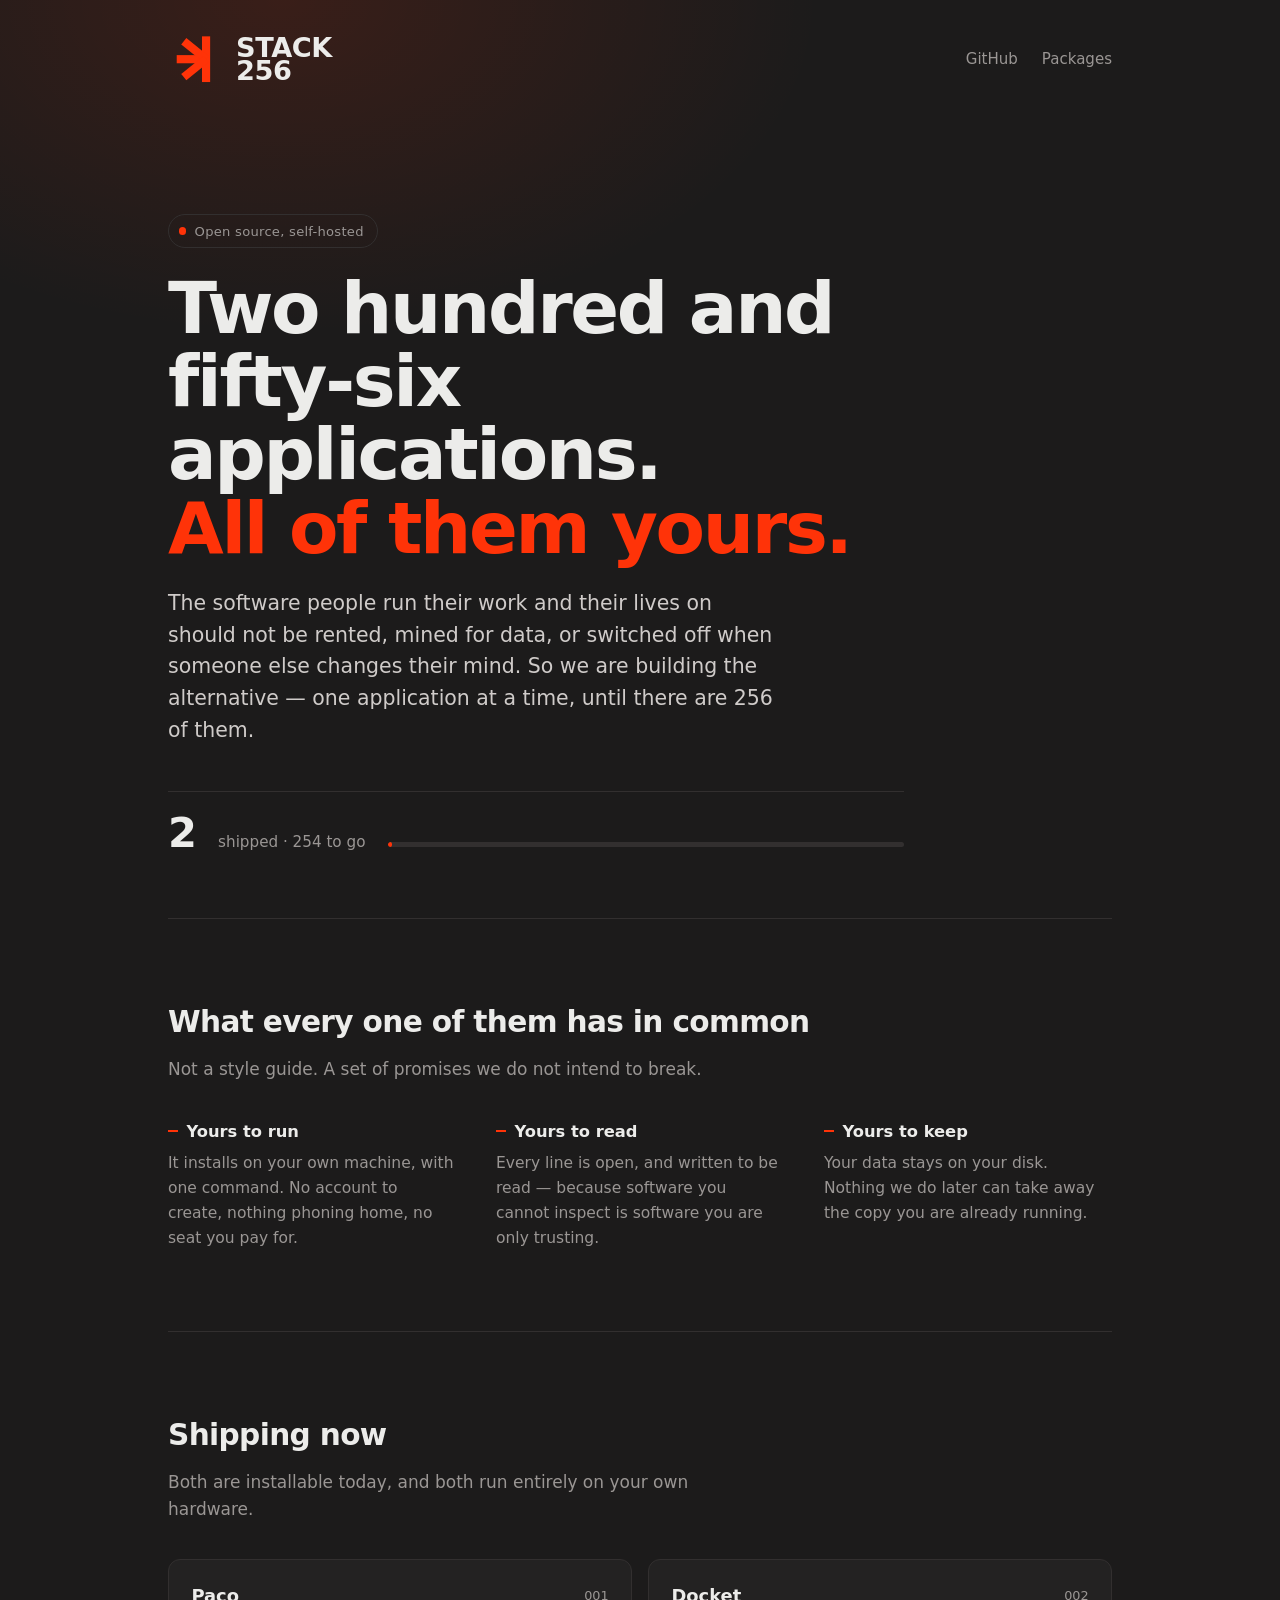
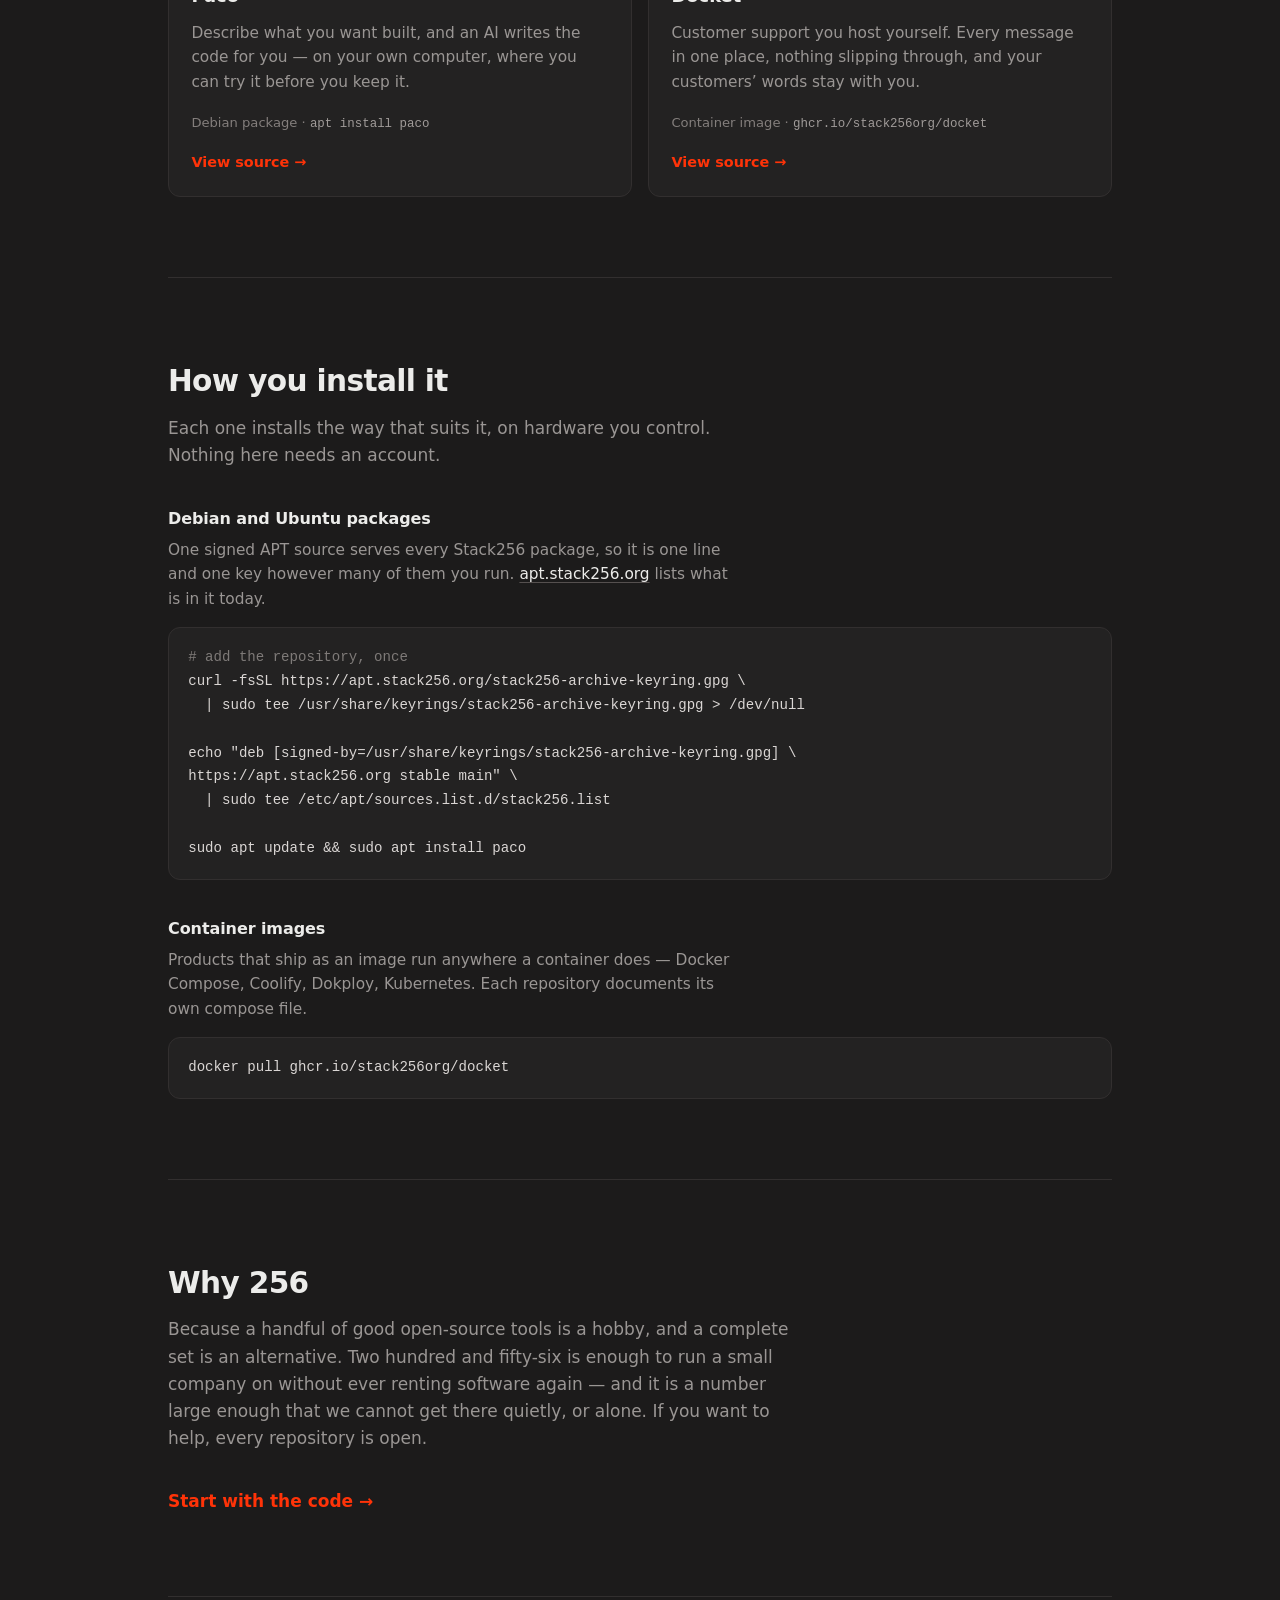
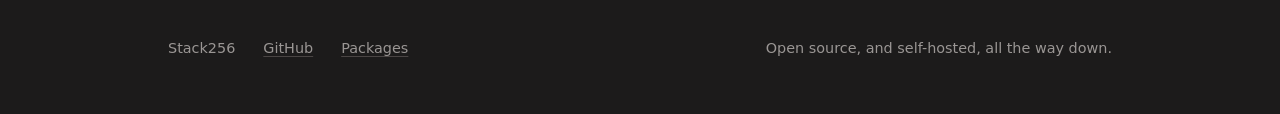
==== index.html @ 9c6ece29 "The Stack256 website One static page: 256 open-source, self-hostable applications, and why. No build" ====
<!doctype html>
<html lang="en">
  <head>
    <meta charset="utf-8" />
    <meta name="viewport" content="width=device-width, initial-scale=1" />
    <title>Stack256 — 256 open-source applications you can host yourself</title>
    <meta
      name="description"
      content="We are building 256 open-source, self-hostable applications. Software you can run on your own machine, read every line of, and keep."
    />
    <meta name="theme-color" content="#1c1b1b" />

    <!-- Open Graph / social -->
    <meta property="og:type" content="website" />
    <meta property="og:title" content="Stack256 — 256 open-source applications" />
    <meta
      property="og:description"
      content="The software people run their work on should not be rented, surveilled, or switched off. We are building 256 applications you can host yourself."
    />
    <meta property="og:url" content="https://stack256.org" />
    <meta name="twitter:card" content="summary_large_image" />

    <!--
      The mark, as an inline SVG favicon: the same geometry as the logo below, so
      there is one definition of it and no binary asset to keep in step.
    -->
    <link
      rel="icon"
      href="data:image/svg+xml,%3Csvg xmlns='http://www.w3.org/2000/svg' viewBox='0 0 100 100'%3E%3Crect width='100' height='100' fill='%231c1b1b'/%3E%3Cg stroke='%23ff3308' stroke-width='15'%3E%3Cpath d='M70 8V92'/%3E%3Cpath d='M16 50H70'/%3E%3Cpath d='M29 17L70 50'/%3E%3Cpath d='M29 83L70 50'/%3E%3C/g%3E%3C/svg%3E"
    />

    <style>
      /*
       * Deliberately one dark theme rather than light/dark variants. The mark is
       * a saturated orange-red that only holds its weight on near-black; on a
       * white field it vibrates and stops reading as a logo. Committing to the
       * brand surface is the design decision, not an oversight.
       */
      :root {
        --ink: #1c1b1b;
        --ink-raised: #232222;
        --edge: #322f2f;
        --brand: #ff3308;
        --text: #ececea;
        --muted: #9a9694;
      }

      *,
      *::before,
      *::after {
        box-sizing: border-box;
      }

      html {
        -webkit-text-size-adjust: 100%;
      }

      body {
        margin: 0;
        background: var(--ink);
        color: var(--text);
        font-family:
          ui-sans-serif, system-ui, -apple-system, "Segoe UI", Roboto,
          "Helvetica Neue", Arial, sans-serif;
        font-size: 17px;
        line-height: 1.6;
        -webkit-font-smoothing: antialiased;
      }

      /*
       * A single wash of brand colour behind the hero, kept very low in opacity.
       *
       * `absolute`, not `fixed`: fixed pins it to the viewport, so it travels
       * down the page as you scroll and lays a visible tint across whatever
       * section you happen to be reading. Absolute anchors it to the top of the
       * document, which is the one place it belongs.
       */
      body::before {
        content: "";
        position: absolute;
        inset: 0 0 auto 0;
        height: min(70vh, 640px);
        background: radial-gradient(
          62% 78% at 22% 0%,
          rgb(255 51 8 / 13%),
          transparent 68%
        );
        pointer-events: none;
        z-index: 0;
      }

      .wrap {
        position: relative;
        z-index: 1;
        max-width: 62rem;
        margin: 0 auto;
        padding: 0 1.5rem;
      }

      /* ---------- logo ---------- */

      .logo {
        display: flex;
        align-items: center;
        gap: 0.85rem;
      }

      .logo svg {
        display: block;
        width: clamp(2.5rem, 6vw, 3.4rem);
        height: auto;
        flex: none;
      }

      .wordmark {
        font-weight: 800;
        /* Condensed to sit with the mark's vertical bar. `font-stretch` is
           honoured by variable system faces; the narrow fallbacks cover the
           rest. */
        font-stretch: 87.5%;
        font-family:
          ui-sans-serif, system-ui, "Helvetica Neue", "Arial Narrow", Arial,
          sans-serif;
        letter-spacing: -0.015em;
        line-height: 0.86;
        font-size: clamp(1.25rem, 3.2vw, 1.7rem);
        text-transform: uppercase;
      }

      /* ---------- header ---------- */

      header {
        padding: 2rem 0 0;
      }

      .header-row {
        display: flex;
        flex-wrap: wrap;
        gap: 1rem;
        align-items: center;
        justify-content: space-between;
      }

      .header-links {
        display: flex;
        gap: 1.5rem;
        font-size: 0.94rem;
      }

      a {
        color: inherit;
      }

      .header-links a {
        color: var(--muted);
        text-decoration: none;
        transition: color 0.15s;
      }

      .header-links a:hover,
      .header-links a:focus-visible {
        color: var(--text);
      }

      /* ---------- hero ---------- */

      .hero {
        padding: clamp(3.5rem, 11vw, 8rem) 0 clamp(2.5rem, 6vw, 4rem);
        max-width: 46rem;
      }

      .eyebrow {
        display: inline-flex;
        align-items: center;
        gap: 0.55rem;
        margin: 0 0 1.5rem;
        padding: 0.32rem 0.8rem 0.32rem 0.6rem;
        border: 1px solid var(--edge);
        border-radius: 999px;
        color: var(--muted);
        font-size: 0.82rem;
        letter-spacing: 0.02em;
      }

      .dot {
        width: 0.45rem;
        height: 0.45rem;
        border-radius: 50%;
        background: var(--brand);
        flex: none;
      }

      h1 {
        margin: 0 0 1.4rem;
        font-size: clamp(2.35rem, 7.2vw, 4.5rem);
        line-height: 1.02;
        letter-spacing: -0.032em;
        font-weight: 800;
      }

      /*
       * The second sentence is the one that matters, so it gets its own line
       * instead of wrapping wherever the measure happens to run out — which put
       * "All of" on one line and "them yours." on the next. `block` rather than
       * a `<br>` so the break is a layout decision and disappears if the type
       * scale changes.
       */
      h1 .accent {
        display: block;
        color: var(--brand);
      }

      .lede {
        margin: 0;
        max-width: 38rem;
        font-size: clamp(1.05rem, 2.1vw, 1.28rem);
        line-height: 1.55;
        color: #cfcbc9;
      }

      /* ---------- counter ---------- */

      .counter {
        display: flex;
        flex-wrap: wrap;
        align-items: baseline;
        gap: 0.6rem 1.4rem;
        margin: 2.75rem 0 0;
        padding: 1.25rem 0 0;
        border-top: 1px solid var(--edge);
      }

      .counter .n {
        font-size: clamp(1.9rem, 5vw, 2.6rem);
        font-weight: 800;
        letter-spacing: -0.03em;
        line-height: 1;
      }

      .counter .of {
        color: var(--muted);
        font-size: 0.95rem;
      }

      .track {
        flex: 1 1 12rem;
        height: 5px;
        min-width: 8rem;
        border-radius: 999px;
        background: var(--edge);
        overflow: hidden;
      }

      /*
       * Width is 2/256 — a real number, not a flattering one. It is meant to
       * look like the beginning of something rather than a nearly-finished
       * progress bar.
       */
      .track span {
        display: block;
        height: 100%;
        width: 0.78%;
        min-width: 4px;
        border-radius: 999px;
        background: var(--brand);
      }

      /* ---------- sections ---------- */

      section {
        padding: clamp(3rem, 7vw, 5rem) 0;
        border-top: 1px solid var(--edge);
      }

      h2 {
        margin: 0 0 0.6rem;
        font-size: clamp(1.4rem, 3.4vw, 1.85rem);
        letter-spacing: -0.022em;
        font-weight: 700;
      }

      .section-lede {
        margin: 0 0 2.25rem;
        max-width: 36rem;
        color: var(--muted);
      }

      /* Sub-headings inside a section, for the two install routes. */
      .sub {
        margin: 2.25rem 0 0.4rem;
        font-size: 1rem;
        font-weight: 700;
        letter-spacing: -0.005em;
      }

      .sub:first-of-type {
        margin-top: 0;
      }

      .sub-lede {
        margin: 0 0 1rem;
        max-width: 36rem;
        color: var(--muted);
        font-size: 0.96rem;
      }

      .sub-lede a {
        color: var(--text);
        text-decoration-color: #55504f;
        text-underline-offset: 3px;
      }

      /* ---------- principles ---------- */

      .principles {
        display: grid;
        gap: 1.5rem 2.5rem;
        grid-template-columns: repeat(auto-fit, minmax(15rem, 1fr));
        margin: 0;
        padding: 0;
        list-style: none;
      }

      .principles h3 {
        margin: 0 0 0.4rem;
        font-size: 1.02rem;
        font-weight: 700;
      }

      /* No space before `::before` — `h3 ::before` is a descendant selector and
         matches nothing here, which silently dropped these accents entirely. */
      .principles h3::before {
        content: "";
        display: inline-block;
        width: 0.6rem;
        height: 2px;
        margin-right: 0.55rem;
        vertical-align: 0.28em;
        background: var(--brand);
      }

      .principles p {
        margin: 0;
        color: var(--muted);
        font-size: 0.97rem;
      }

      /* ---------- products ---------- */

      .products {
        display: grid;
        gap: 1rem;
        grid-template-columns: repeat(auto-fit, minmax(18rem, 1fr));
      }

      .card {
        display: flex;
        flex-direction: column;
        gap: 0.6rem;
        padding: 1.4rem;
        border: 1px solid var(--edge);
        border-radius: 12px;
        background: var(--ink-raised);
        text-decoration: none;
        transition:
          border-color 0.15s,
          transform 0.15s;
      }

      .card:hover,
      .card:focus-visible {
        border-color: #4a4544;
        transform: translateY(-2px);
      }

      .card-top {
        display: flex;
        align-items: center;
        justify-content: space-between;
        gap: 1rem;
      }

      .card h3 {
        margin: 0;
        font-size: 1.12rem;
        font-weight: 700;
      }

      .card .idx {
        color: var(--muted);
        font-size: 0.8rem;
        font-variant-numeric: tabular-nums;
        flex: none;
      }

      .card p {
        margin: 0;
        color: var(--muted);
        font-size: 0.96rem;
      }

      /* How this product is distributed — stated per card, because "install any
         of it" was not true: they do not all ship the same way. */
      .card .meta {
        margin-top: auto;
        padding-top: 0.5rem;
        color: #837e7c;
        font-size: 0.82rem;
      }

      .card .meta code {
        font-family: ui-monospace, SFMono-Regular, Menlo, Consolas, monospace;
        font-size: 0.95em;
        color: #a09b99;
      }

      .card .go {
        margin-top: 0;
        padding-top: 0.4rem;
        color: var(--brand);
        font-size: 0.9rem;
        font-weight: 600;
      }

      /* ---------- install ---------- */

      pre {
        margin: 0;
        padding: 1.1rem 1.2rem;
        border: 1px solid var(--edge);
        border-radius: 12px;
        background: var(--ink-raised);
        color: #dad6d4;
        font-family: ui-monospace, SFMono-Regular, Menlo, Consolas, monospace;
        font-size: 0.88rem;
        line-height: 1.7;
        /* Long commands scroll inside the block rather than widening the page. */
        overflow-x: auto;
      }

      pre .c {
        color: #7e7a78;
      }

      /* ---------- footer ---------- */

      footer {
        padding: 2.5rem 0 3.5rem;
        border-top: 1px solid var(--edge);
        display: flex;
        flex-wrap: wrap;
        gap: 0.75rem 1.75rem;
        align-items: center;
        color: var(--muted);
        font-size: 0.9rem;
      }

      footer a {
        color: var(--muted);
        text-decoration-color: #4a4544;
        text-underline-offset: 3px;
      }

      footer a:hover {
        color: var(--text);
      }

      footer .spacer {
        margin-left: auto;
      }

      /* Respect a reduced-motion preference: the only motion here is hover
         lift, so remove it rather than reduce it. */
      @media (prefers-reduced-motion: reduce) {
        .card {
          transition: none;
        }
        .card:hover,
        .card:focus-visible {
          transform: none;
        }
      }
    </style>
  </head>

  <body>
    <div class="wrap">
      <header>
        <div class="header-row">
          <!--
            The mark: a vertical bar with three arms converging on it. Drawn as
            four strokes in a 100x100 box so it scales cleanly and needs no
            raster asset.
          -->
          <div class="logo">
            <svg viewBox="0 0 100 100" role="img" aria-label="Stack256">
              <g
                stroke="#ff3308"
                stroke-width="15"
                fill="none"
                stroke-linecap="butt"
              >
                <path d="M70 8V92" />
                <path d="M16 50H70" />
                <path d="M29 17L70 50" />
                <path d="M29 83L70 50" />
              </g>
            </svg>
            <div class="wordmark" aria-hidden="true">Stack<br />256</div>
          </div>

          <nav class="header-links">
            <a href="https://github.com/Stack256org">GitHub</a>
            <a href="https://apt.stack256.org">Packages</a>
          </nav>
        </div>
      </header>

      <main>
        <div class="hero">
          <p class="eyebrow"><span class="dot"></span> Open source, self-hosted</p>

          <h1>
            Two hundred and fifty-six applications.
            <span class="accent">All of them yours.</span>
          </h1>

          <p class="lede">
            The software people run their work and their lives on should not be
            rented, mined for data, or switched off when someone else changes
            their mind. So we are building the alternative — one application at a
            time, until there are 256 of them.
          </p>

          <div class="counter">
            <span class="n">2</span>
            <span class="of">shipped &middot; 254 to go</span>
            <span class="track"><span></span></span>
          </div>
        </div>

        <section>
          <h2>What every one of them has in common</h2>
          <p class="section-lede">
            Not a style guide. A set of promises we do not intend to break.
          </p>

          <ul class="principles">
            <li>
              <h3>Yours to run</h3>
              <p>
                It installs on your own machine, with one command. No account to
                create, nothing phoning home, no seat you pay for.
              </p>
            </li>
            <li>
              <h3>Yours to read</h3>
              <p>
                Every line is open, and written to be read — because software you
                cannot inspect is software you are only trusting.
              </p>
            </li>
            <li>
              <h3>Yours to keep</h3>
              <p>
                Your data stays on your disk. Nothing we do later can take away
                the copy you are already running.
              </p>
            </li>
          </ul>
        </section>

        <section>
          <h2>Shipping now</h2>
          <p class="section-lede">
            Both are installable today, and both run entirely on your own
            hardware.
          </p>

          <div class="products">
            <a class="card" href="https://github.com/Stack256org/paco">
              <div class="card-top">
                <h3>Paco</h3>
                <span class="idx">001</span>
              </div>
              <p>
                Describe what you want built, and an AI writes the code for you —
                on your own computer, where you can try it before you keep it.
              </p>
              <span class="meta">Debian package &middot; <code>apt install paco</code></span>
              <span class="go">View source &rarr;</span>
            </a>

            <a class="card" href="https://github.com/Stack256org/docket">
              <div class="card-top">
                <h3>Docket</h3>
                <span class="idx">002</span>
              </div>
              <p>
                Customer support you host yourself. Every message in one place,
                nothing slipping through, and your customers&rsquo; words stay
                with you.
              </p>
              <span class="meta">Container image &middot; <code>ghcr.io/stack256org/docket</code></span>
              <span class="go">View source &rarr;</span>
            </a>
          </div>
        </section>

        <section>
          <h2>How you install it</h2>
          <p class="section-lede">
            Each one installs the way that suits it, on hardware you control.
            Nothing here needs an account.
          </p>

          <h3 class="sub">Debian and Ubuntu packages</h3>
          <p class="sub-lede">
            One signed APT source serves every Stack256 package, so it is one
            line and one key however many of them you run.
            <a href="https://apt.stack256.org">apt.stack256.org</a> lists what is
            in it today.
          </p>

          <pre><code><span class="c"># add the repository, once</span>
curl -fsSL https://apt.stack256.org/stack256-archive-keyring.gpg \
  | sudo tee /usr/share/keyrings/stack256-archive-keyring.gpg &gt; /dev/null

echo "deb [signed-by=/usr/share/keyrings/stack256-archive-keyring.gpg] \
https://apt.stack256.org stable main" \
  | sudo tee /etc/apt/sources.list.d/stack256.list

sudo apt update &amp;&amp; sudo apt install paco</code></pre>

          <h3 class="sub">Container images</h3>
          <p class="sub-lede">
            Products that ship as an image run anywhere a container does &mdash;
            Docker Compose, Coolify, Dokploy, Kubernetes. Each repository
            documents its own compose file.
          </p>

          <pre><code>docker pull ghcr.io/stack256org/docket</code></pre>
        </section>

        <section>
          <h2>Why 256</h2>
          <p class="section-lede" style="max-width: 40rem">
            Because a handful of good open-source tools is a hobby, and a
            complete set is an alternative. Two hundred and fifty-six is enough
            to run a small company on without ever renting software again — and
            it is a number large enough that we cannot get there quietly, or
            alone. If you want to help, every repository is open.
          </p>
          <p style="margin: 0">
            <a href="https://github.com/Stack256org" class="go" style="color: var(--brand); font-weight: 600; text-decoration: none">
              Start with the code &rarr;
            </a>
          </p>
        </section>
      </main>

      <footer>
        <span>Stack256</span>
        <a href="https://github.com/Stack256org">GitHub</a>
        <a href="https://apt.stack256.org">Packages</a>
        <span class="spacer">Open source, and self-hosted, all the way down.</span>
      </footer>
    </div>
  </body>
</html>
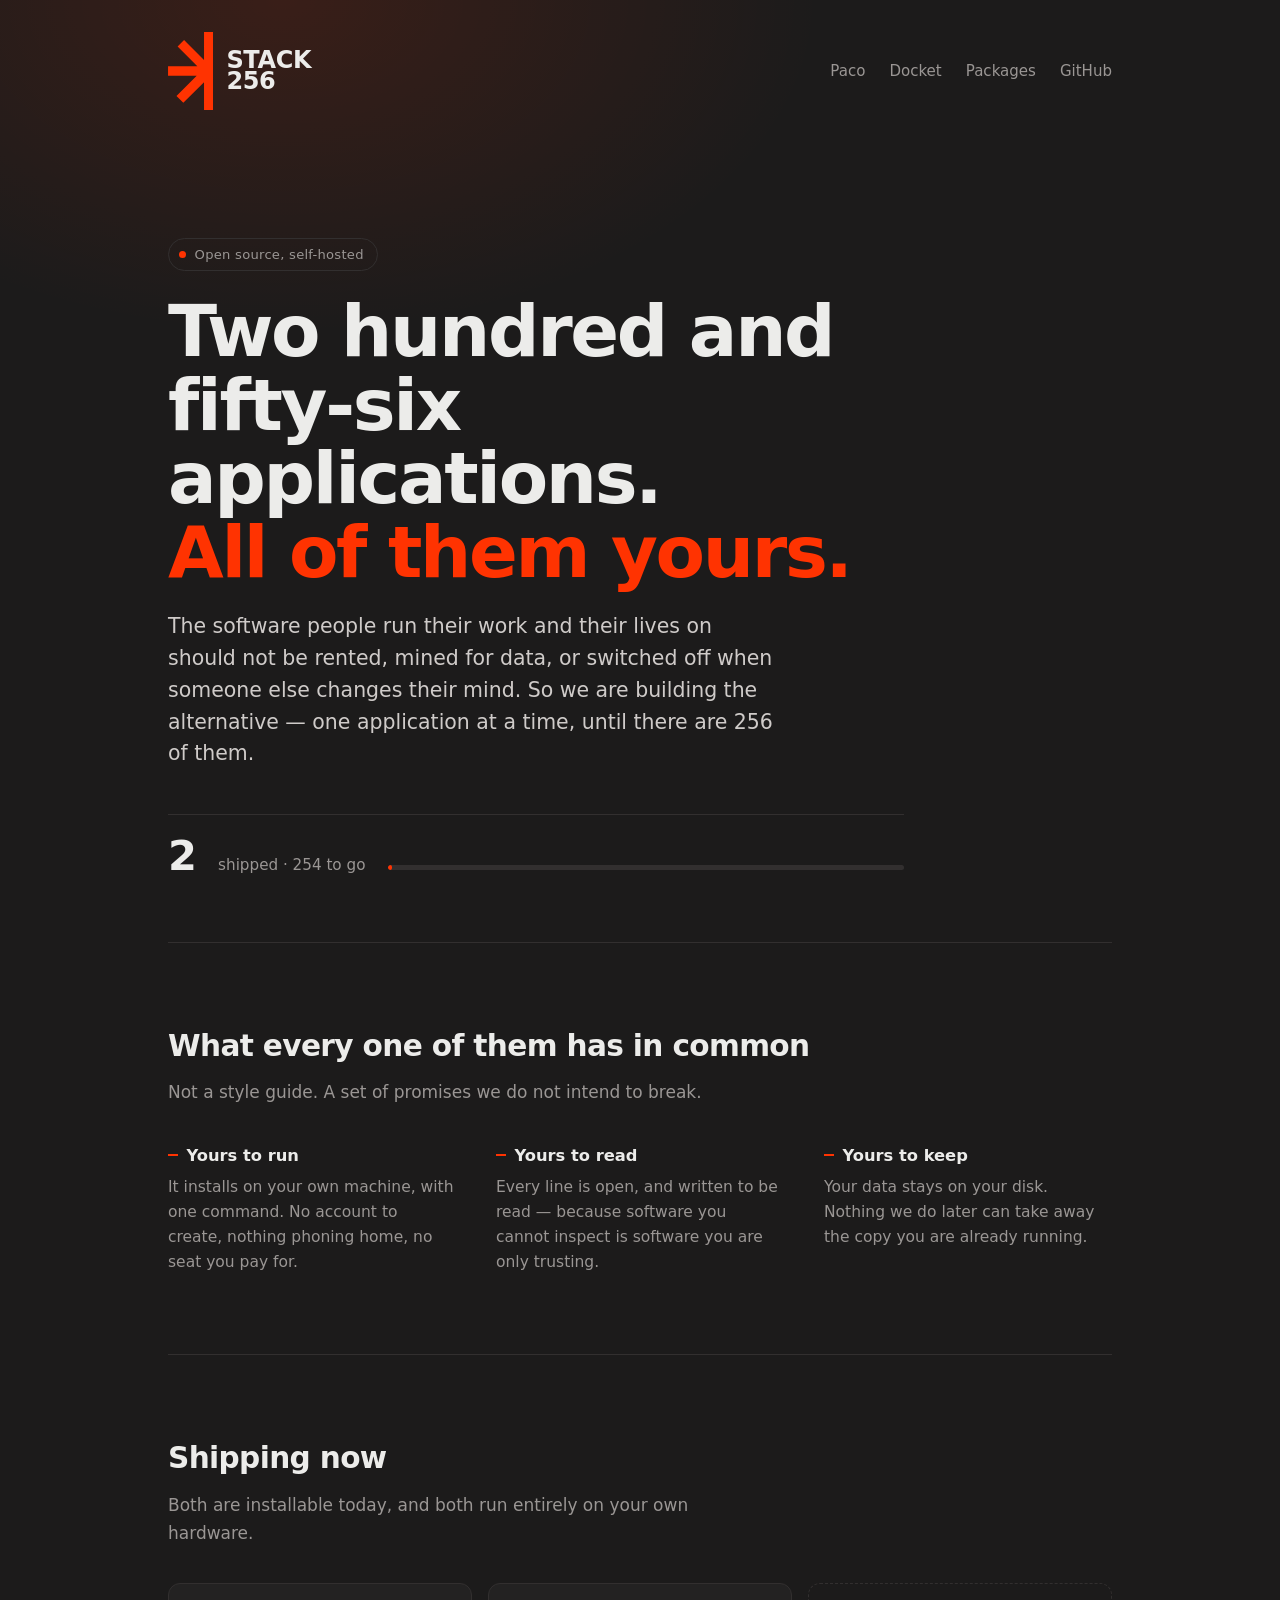
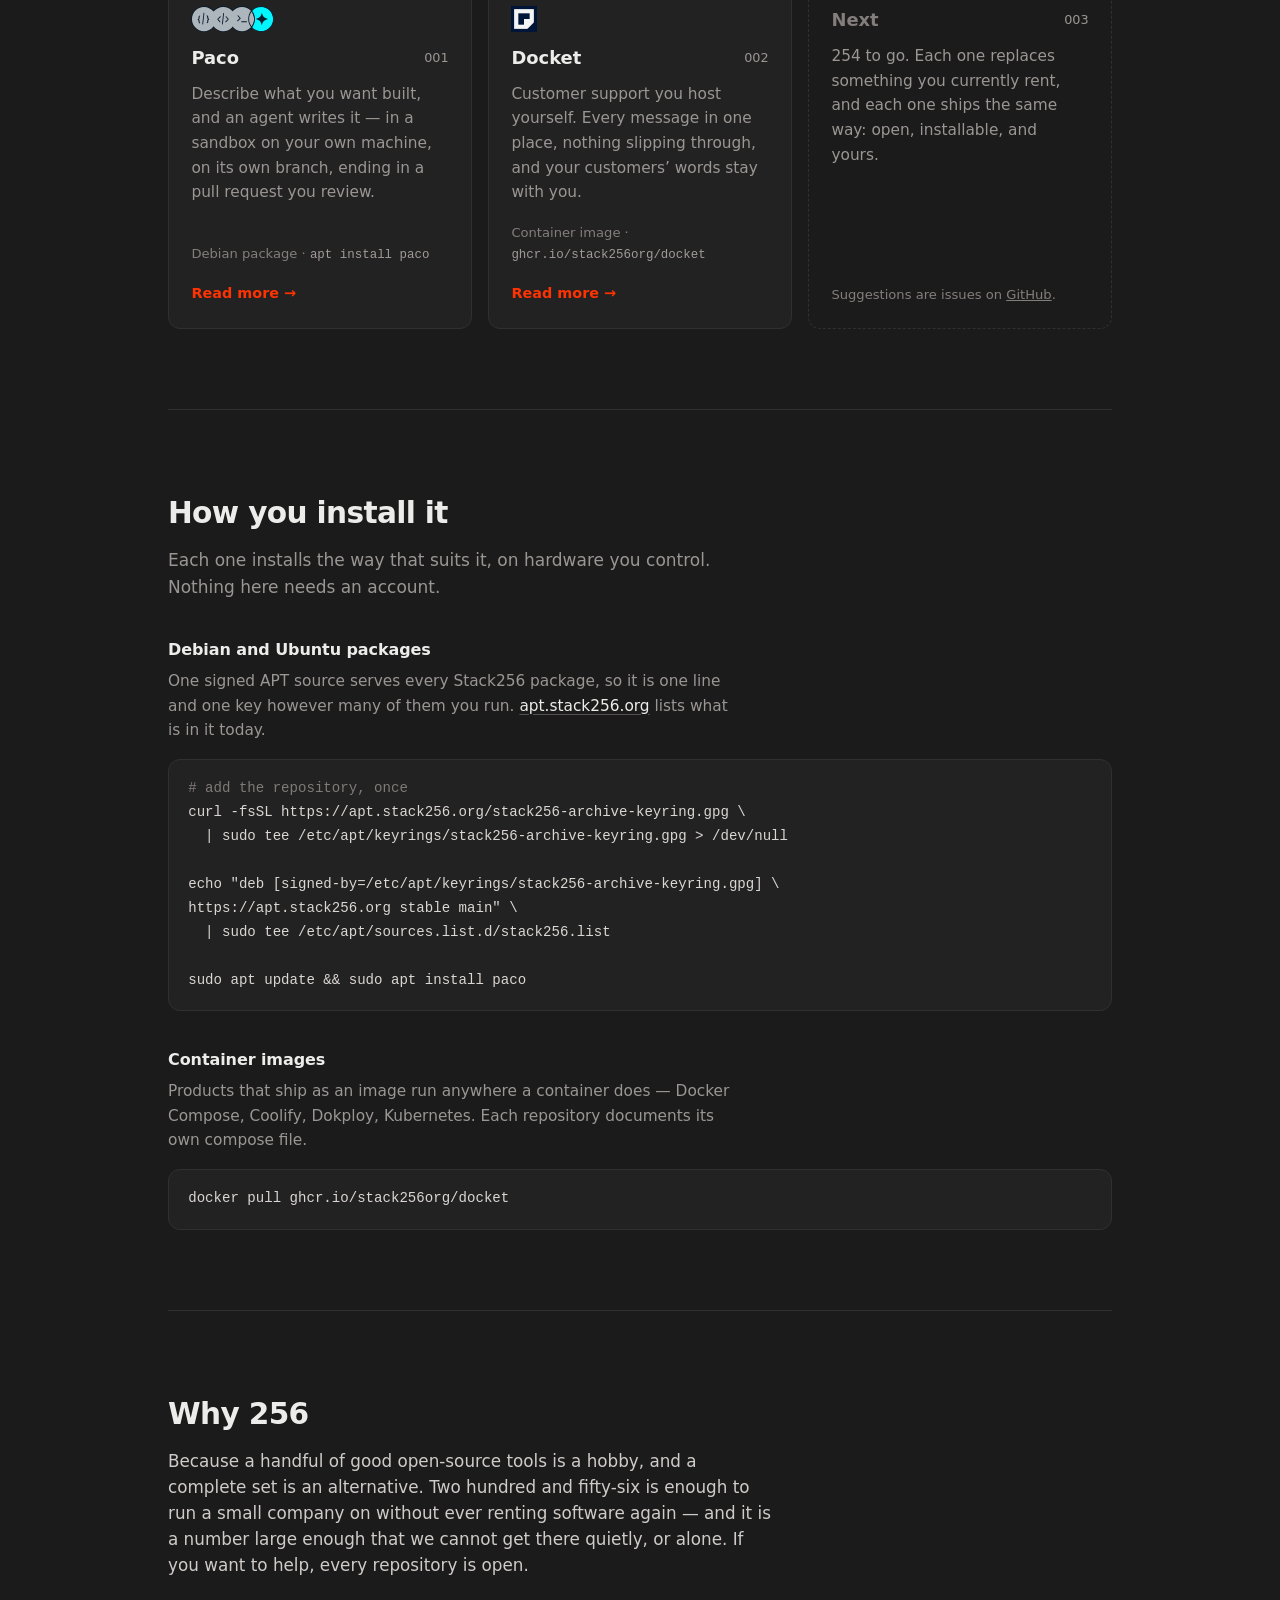
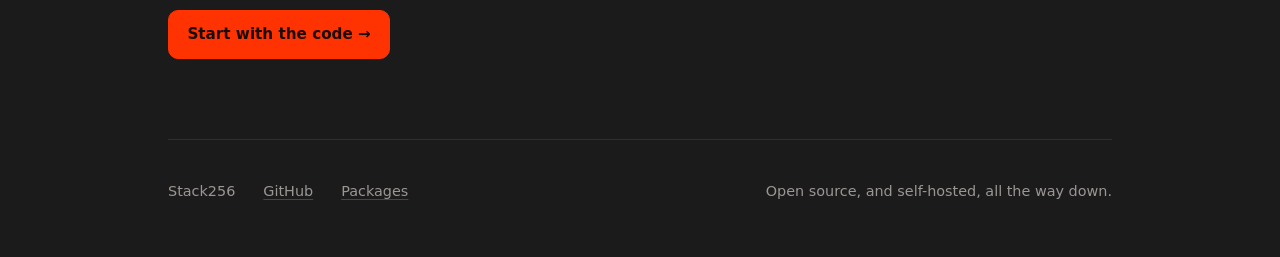
==== commit c1ae8a60: "Add product pages, and use the real marks The site had one page and a hand-drawn approximation of th" ====
--- a/index.html
+++ b/index.html
@@ -20,511 +20,39 @@
     <meta property="og:url" content="https://stack256.org" />
     <meta name="twitter:card" content="summary_large_image" />
 
-    <!--
-      The mark, as an inline SVG favicon: the same geometry as the logo below, so
-      there is one definition of it and no binary asset to keep in step.
-    -->
-    <link
-      rel="icon"
-      href="data:image/svg+xml,%3Csvg xmlns='http://www.w3.org/2000/svg' viewBox='0 0 100 100'%3E%3Crect width='100' height='100' fill='%231c1b1b'/%3E%3Cg stroke='%23ff3308' stroke-width='15'%3E%3Cpath d='M70 8V92'/%3E%3Cpath d='M16 50H70'/%3E%3Cpath d='M29 17L70 50'/%3E%3Cpath d='M29 83L70 50'/%3E%3C/g%3E%3C/svg%3E"
-    />
-
-    <style>
-      /*
-       * Deliberately one dark theme rather than light/dark variants. The mark is
-       * a saturated orange-red that only holds its weight on near-black; on a
-       * white field it vibrates and stops reading as a logo. Committing to the
-       * brand surface is the design decision, not an oversight.
-       */
-      :root {
-        --ink: #1c1b1b;
-        --ink-raised: #232222;
-        --edge: #322f2f;
-        --brand: #ff3308;
-        --text: #ececea;
-        --muted: #9a9694;
-      }
-
-      *,
-      *::before,
-      *::after {
-        box-sizing: border-box;
-      }
-
-      html {
-        -webkit-text-size-adjust: 100%;
-      }
-
-      body {
-        margin: 0;
-        background: var(--ink);
-        color: var(--text);
-        font-family:
-          ui-sans-serif, system-ui, -apple-system, "Segoe UI", Roboto,
-          "Helvetica Neue", Arial, sans-serif;
-        font-size: 17px;
-        line-height: 1.6;
-        -webkit-font-smoothing: antialiased;
-      }
-
-      /*
-       * A single wash of brand colour behind the hero, kept very low in opacity.
-       *
-       * `absolute`, not `fixed`: fixed pins it to the viewport, so it travels
-       * down the page as you scroll and lays a visible tint across whatever
-       * section you happen to be reading. Absolute anchors it to the top of the
-       * document, which is the one place it belongs.
-       */
-      body::before {
-        content: "";
-        position: absolute;
-        inset: 0 0 auto 0;
-        height: min(70vh, 640px);
-        background: radial-gradient(
-          62% 78% at 22% 0%,
-          rgb(255 51 8 / 13%),
-          transparent 68%
-        );
-        pointer-events: none;
-        z-index: 0;
-      }
-
-      .wrap {
-        position: relative;
-        z-index: 1;
-        max-width: 62rem;
-        margin: 0 auto;
-        padding: 0 1.5rem;
-      }
-
-      /* ---------- logo ---------- */
-
-      .logo {
-        display: flex;
-        align-items: center;
-        gap: 0.85rem;
-      }
-
-      .logo svg {
-        display: block;
-        width: clamp(2.5rem, 6vw, 3.4rem);
-        height: auto;
-        flex: none;
-      }
-
-      .wordmark {
-        font-weight: 800;
-        /* Condensed to sit with the mark's vertical bar. `font-stretch` is
-           honoured by variable system faces; the narrow fallbacks cover the
-           rest. */
-        font-stretch: 87.5%;
-        font-family:
-          ui-sans-serif, system-ui, "Helvetica Neue", "Arial Narrow", Arial,
-          sans-serif;
-        letter-spacing: -0.015em;
-        line-height: 0.86;
-        font-size: clamp(1.25rem, 3.2vw, 1.7rem);
-        text-transform: uppercase;
-      }
-
-      /* ---------- header ---------- */
-
-      header {
-        padding: 2rem 0 0;
-      }
-
-      .header-row {
-        display: flex;
-        flex-wrap: wrap;
-        gap: 1rem;
-        align-items: center;
-        justify-content: space-between;
-      }
-
-      .header-links {
-        display: flex;
-        gap: 1.5rem;
-        font-size: 0.94rem;
-      }
-
-      a {
-        color: inherit;
-      }
-
-      .header-links a {
-        color: var(--muted);
-        text-decoration: none;
-        transition: color 0.15s;
-      }
-
-      .header-links a:hover,
-      .header-links a:focus-visible {
-        color: var(--text);
-      }
-
-      /* ---------- hero ---------- */
-
-      .hero {
-        padding: clamp(3.5rem, 11vw, 8rem) 0 clamp(2.5rem, 6vw, 4rem);
-        max-width: 46rem;
-      }
-
-      .eyebrow {
-        display: inline-flex;
-        align-items: center;
-        gap: 0.55rem;
-        margin: 0 0 1.5rem;
-        padding: 0.32rem 0.8rem 0.32rem 0.6rem;
-        border: 1px solid var(--edge);
-        border-radius: 999px;
-        color: var(--muted);
-        font-size: 0.82rem;
-        letter-spacing: 0.02em;
-      }
-
-      .dot {
-        width: 0.45rem;
-        height: 0.45rem;
-        border-radius: 50%;
-        background: var(--brand);
-        flex: none;
-      }
-
-      h1 {
-        margin: 0 0 1.4rem;
-        font-size: clamp(2.35rem, 7.2vw, 4.5rem);
-        line-height: 1.02;
-        letter-spacing: -0.032em;
-        font-weight: 800;
-      }
-
-      /*
-       * The second sentence is the one that matters, so it gets its own line
-       * instead of wrapping wherever the measure happens to run out — which put
-       * "All of" on one line and "them yours." on the next. `block` rather than
-       * a `<br>` so the break is a layout decision and disappears if the type
-       * scale changes.
-       */
-      h1 .accent {
-        display: block;
-        color: var(--brand);
-      }
-
-      .lede {
-        margin: 0;
-        max-width: 38rem;
-        font-size: clamp(1.05rem, 2.1vw, 1.28rem);
-        line-height: 1.55;
-        color: #cfcbc9;
-      }
-
-      /* ---------- counter ---------- */
-
-      .counter {
-        display: flex;
-        flex-wrap: wrap;
-        align-items: baseline;
-        gap: 0.6rem 1.4rem;
-        margin: 2.75rem 0 0;
-        padding: 1.25rem 0 0;
-        border-top: 1px solid var(--edge);
-      }
-
-      .counter .n {
-        font-size: clamp(1.9rem, 5vw, 2.6rem);
-        font-weight: 800;
-        letter-spacing: -0.03em;
-        line-height: 1;
-      }
-
-      .counter .of {
-        color: var(--muted);
-        font-size: 0.95rem;
-      }
-
-      .track {
-        flex: 1 1 12rem;
-        height: 5px;
-        min-width: 8rem;
-        border-radius: 999px;
-        background: var(--edge);
-        overflow: hidden;
-      }
-
-      /*
-       * Width is 2/256 — a real number, not a flattering one. It is meant to
-       * look like the beginning of something rather than a nearly-finished
-       * progress bar.
-       */
-      .track span {
-        display: block;
-        height: 100%;
-        width: 0.78%;
-        min-width: 4px;
-        border-radius: 999px;
-        background: var(--brand);
-      }
-
-      /* ---------- sections ---------- */
-
-      section {
-        padding: clamp(3rem, 7vw, 5rem) 0;
-        border-top: 1px solid var(--edge);
-      }
-
-      h2 {
-        margin: 0 0 0.6rem;
-        font-size: clamp(1.4rem, 3.4vw, 1.85rem);
-        letter-spacing: -0.022em;
-        font-weight: 700;
-      }
-
-      .section-lede {
-        margin: 0 0 2.25rem;
-        max-width: 36rem;
-        color: var(--muted);
-      }
-
-      /* Sub-headings inside a section, for the two install routes. */
-      .sub {
-        margin: 2.25rem 0 0.4rem;
-        font-size: 1rem;
-        font-weight: 700;
-        letter-spacing: -0.005em;
-      }
-
-      .sub:first-of-type {
-        margin-top: 0;
-      }
-
-      .sub-lede {
-        margin: 0 0 1rem;
-        max-width: 36rem;
-        color: var(--muted);
-        font-size: 0.96rem;
-      }
-
-      .sub-lede a {
-        color: var(--text);
-        text-decoration-color: #55504f;
-        text-underline-offset: 3px;
-      }
-
-      /* ---------- principles ---------- */
-
-      .principles {
-        display: grid;
-        gap: 1.5rem 2.5rem;
-        grid-template-columns: repeat(auto-fit, minmax(15rem, 1fr));
-        margin: 0;
-        padding: 0;
-        list-style: none;
-      }
-
-      .principles h3 {
-        margin: 0 0 0.4rem;
-        font-size: 1.02rem;
-        font-weight: 700;
-      }
-
-      /* No space before `::before` — `h3 ::before` is a descendant selector and
-         matches nothing here, which silently dropped these accents entirely. */
-      .principles h3::before {
-        content: "";
-        display: inline-block;
-        width: 0.6rem;
-        height: 2px;
-        margin-right: 0.55rem;
-        vertical-align: 0.28em;
-        background: var(--brand);
-      }
-
-      .principles p {
-        margin: 0;
-        color: var(--muted);
-        font-size: 0.97rem;
-      }
-
-      /* ---------- products ---------- */
-
-      .products {
-        display: grid;
-        gap: 1rem;
-        grid-template-columns: repeat(auto-fit, minmax(18rem, 1fr));
-      }
-
-      .card {
-        display: flex;
-        flex-direction: column;
-        gap: 0.6rem;
-        padding: 1.4rem;
-        border: 1px solid var(--edge);
-        border-radius: 12px;
-        background: var(--ink-raised);
-        text-decoration: none;
-        transition:
-          border-color 0.15s,
-          transform 0.15s;
-      }
-
-      .card:hover,
-      .card:focus-visible {
-        border-color: #4a4544;
-        transform: translateY(-2px);
-      }
-
-      .card-top {
-        display: flex;
-        align-items: center;
-        justify-content: space-between;
-        gap: 1rem;
-      }
-
-      .card h3 {
-        margin: 0;
-        font-size: 1.12rem;
-        font-weight: 700;
-      }
-
-      .card .idx {
-        color: var(--muted);
-        font-size: 0.8rem;
-        font-variant-numeric: tabular-nums;
-        flex: none;
-      }
-
-      .card p {
-        margin: 0;
-        color: var(--muted);
-        font-size: 0.96rem;
-      }
-
-      /* How this product is distributed — stated per card, because "install any
-         of it" was not true: they do not all ship the same way. */
-      .card .meta {
-        margin-top: auto;
-        padding-top: 0.5rem;
-        color: #837e7c;
-        font-size: 0.82rem;
-      }
-
-      .card .meta code {
-        font-family: ui-monospace, SFMono-Regular, Menlo, Consolas, monospace;
-        font-size: 0.95em;
-        color: #a09b99;
-      }
-
-      .card .go {
-        margin-top: 0;
-        padding-top: 0.4rem;
-        color: var(--brand);
-        font-size: 0.9rem;
-        font-weight: 600;
-      }
-
-      /* ---------- install ---------- */
-
-      pre {
-        margin: 0;
-        padding: 1.1rem 1.2rem;
-        border: 1px solid var(--edge);
-        border-radius: 12px;
-        background: var(--ink-raised);
-        color: #dad6d4;
-        font-family: ui-monospace, SFMono-Regular, Menlo, Consolas, monospace;
-        font-size: 0.88rem;
-        line-height: 1.7;
-        /* Long commands scroll inside the block rather than widening the page. */
-        overflow-x: auto;
-      }
-
-      pre .c {
-        color: #7e7a78;
-      }
-
-      /* ---------- footer ---------- */
-
-      footer {
-        padding: 2.5rem 0 3.5rem;
-        border-top: 1px solid var(--edge);
-        display: flex;
-        flex-wrap: wrap;
-        gap: 0.75rem 1.75rem;
-        align-items: center;
-        color: var(--muted);
-        font-size: 0.9rem;
-      }
-
-      footer a {
-        color: var(--muted);
-        text-decoration-color: #4a4544;
-        text-underline-offset: 3px;
-      }
-
-      footer a:hover {
-        color: var(--text);
-      }
-
-      footer .spacer {
-        margin-left: auto;
-      }
-
-      /* Respect a reduced-motion preference: the only motion here is hover
-         lift, so remove it rather than reduce it. */
-      @media (prefers-reduced-motion: reduce) {
-        .card {
-          transition: none;
-        }
-        .card:hover,
-        .card:focus-visible {
-          transform: none;
-        }
-      }
-    </style>
+    <!-- The real mark, as a file rather than a hand-copied inline path: the
+         home page and both product pages use it, and three transcriptions of
+         the same geometry is three chances to get it wrong. -->
+    <link rel="icon" href="/assets/stack256-mark.svg" type="image/svg+xml" />
+    <link rel="stylesheet" href="/assets/site.css" />
   </head>
 
   <body>
+    <a class="skip" href="#main">Skip to content</a>
     <div class="wrap">
       <header>
         <div class="header-row">
-          <!--
-            The mark: a vertical bar with three arms converging on it. Drawn as
-            four strokes in a 100x100 box so it scales cleanly and needs no
-            raster asset.
-          -->
-          <div class="logo">
-            <svg viewBox="0 0 100 100" role="img" aria-label="Stack256">
-              <g
-                stroke="#ff3308"
-                stroke-width="15"
-                fill="none"
-                stroke-linecap="butt"
-              >
-                <path d="M70 8V92" />
-                <path d="M16 50H70" />
-                <path d="M29 17L70 50" />
-                <path d="M29 83L70 50" />
-              </g>
-            </svg>
+          <a class="logo" href="/" aria-label="Stack256 home">
+            <img src="/assets/stack256-mark.svg" alt="" width="48" height="84" />
             <div class="wordmark" aria-hidden="true">Stack<br />256</div>
-          </div>
+          </a>
 
           <nav class="header-links">
+            <a href="/paco/">Paco</a>
+            <a href="/docket/">Docket</a>
+            <a href="https://apt.stack256.org">Packages</a>
             <a href="https://github.com/Stack256org">GitHub</a>
-            <a href="https://apt.stack256.org">Packages</a>
           </nav>
         </div>
       </header>
 
-      <main>
+      <main id="main">
         <div class="hero">
-          <p class="eyebrow"><span class="dot"></span> Open source, self-hosted</p>
-
+          <span class="eyebrow"><span class="dot"></span>Open source, self-hosted</span>
           <h1>
             Two hundred and fifty-six applications.
             <span class="accent">All of them yours.</span>
           </h1>
-
           <p class="lede">
             The software people run their work and their lives on should not be
             rented, mined for data, or switched off when someone else changes
@@ -544,7 +72,6 @@
           <p class="section-lede">
             Not a style guide. A set of promises we do not intend to break.
           </p>
-
           <ul class="principles">
             <li>
               <h3>Yours to run</h3>
@@ -576,22 +103,30 @@
             Both are installable today, and both run entirely on your own
             hardware.
           </p>
-
           <div class="products">
-            <a class="card" href="https://github.com/Stack256org/paco">
+            <a class="card" href="/paco/">
+              <img class="card-mark" src="/assets/paco-mark.svg" alt="" />
               <div class="card-top">
                 <h3>Paco</h3>
                 <span class="idx">001</span>
               </div>
               <p>
-                Describe what you want built, and an AI writes the code for you —
-                on your own computer, where you can try it before you keep it.
-              </p>
-              <span class="meta">Debian package &middot; <code>apt install paco</code></span>
-              <span class="go">View source &rarr;</span>
+                Describe what you want built, and an agent writes it — in a
+                sandbox on your own machine, on its own branch, ending in a pull
+                request you review.
+              </p>
+              <p class="meta">Debian package &middot; <code>apt install paco</code></p>
+              <p class="go">Read more &rarr;</p>
             </a>
 
-            <a class="card" href="https://github.com/Stack256org/docket">
+            <a class="card" href="/docket/">
+              <img
+                class="card-mark"
+                src="/assets/docket-mark.svg"
+                alt=""
+                width="537"
+                height="537"
+              />
               <div class="card-top">
                 <h3>Docket</h3>
                 <span class="idx">002</span>
@@ -601,9 +136,26 @@
                 nothing slipping through, and your customers&rsquo; words stay
                 with you.
               </p>
-              <span class="meta">Container image &middot; <code>ghcr.io/stack256org/docket</code></span>
-              <span class="go">View source &rarr;</span>
+              <p class="meta">
+                Container image &middot; <code>ghcr.io/stack256org/docket</code>
+              </p>
+              <p class="go">Read more &rarr;</p>
             </a>
+
+            <div class="card card--ghost">
+              <div class="card-top">
+                <h3>Next</h3>
+                <span class="idx">003</span>
+              </div>
+              <p>
+                254 to go. Each one replaces something you currently rent, and
+                each one ships the same way: open, installable, and yours.
+              </p>
+              <p class="meta">
+                Suggestions are issues on
+                <a href="https://github.com/Stack256org">GitHub</a>.
+              </p>
+            </div>
           </div>
         </section>
 
@@ -621,12 +173,11 @@
             <a href="https://apt.stack256.org">apt.stack256.org</a> lists what is
             in it today.
           </p>
-
           <pre><code><span class="c"># add the repository, once</span>
 curl -fsSL https://apt.stack256.org/stack256-archive-keyring.gpg \
-  | sudo tee /usr/share/keyrings/stack256-archive-keyring.gpg &gt; /dev/null
-
-echo "deb [signed-by=/usr/share/keyrings/stack256-archive-keyring.gpg] \
+  | sudo tee /etc/apt/keyrings/stack256-archive-keyring.gpg &gt; /dev/null
+
+echo "deb [signed-by=/etc/apt/keyrings/stack256-archive-keyring.gpg] \
 https://apt.stack256.org stable main" \
   | sudo tee /etc/apt/sources.list.d/stack256.list
 
@@ -638,24 +189,23 @@
             Docker Compose, Coolify, Dokploy, Kubernetes. Each repository
             documents its own compose file.
           </p>
-
           <pre><code>docker pull ghcr.io/stack256org/docket</code></pre>
         </section>
 
         <section>
           <h2>Why 256</h2>
-          <p class="section-lede" style="max-width: 40rem">
+          <p class="lede" style="font-size: 1.05rem">
             Because a handful of good open-source tools is a hobby, and a
             complete set is an alternative. Two hundred and fifty-six is enough
             to run a small company on without ever renting software again — and
             it is a number large enough that we cannot get there quietly, or
             alone. If you want to help, every repository is open.
           </p>
-          <p style="margin: 0">
-            <a href="https://github.com/Stack256org" class="go" style="color: var(--brand); font-weight: 600; text-decoration: none">
-              Start with the code &rarr;
-            </a>
-          </p>
+          <div class="hero-actions">
+            <a class="btn btn--primary" href="https://github.com/Stack256org"
+              >Start with the code &rarr;</a
+            >
+          </div>
         </section>
       </main>
 
--- a/assets/site.css
+++ b/assets/site.css
@@ -0,0 +1,706 @@
+/*
+ * Stack256 — one stylesheet for the whole site.
+ *
+ * Extracted from the inline <style> the home page used to carry, because there
+ * are now three pages (/, /paco, /docket) and a fourth is only ever one product
+ * away. Three copies of a design system drift within a week; one file cannot.
+ *
+ * Per-product colour is the single axis of variation. A product page sets
+ * --brand (and --brand-rgb, which the hero wash needs as bare channels) on
+ * :root, and every accent on the page follows — the mark's tint, rules, links,
+ * the progress bar. Nothing else is themed, on purpose: the products should
+ * read as one family with an accent, not as separate sites.
+ */
+
+:root {
+  --ink: #1c1b1b;
+  --ink-raised: #232222;
+  --edge: #322f2f;
+  --text: #ececea;
+  --muted: #9a9694;
+  --dim: #837e7c;
+
+  /* Stack256's own orange, taken from the logo file rather than eyeballed.
+     The site previously used #ff3308, which is close enough to look right on
+     its own and visibly wrong beside the real mark. */
+  --brand: #ff3301;
+  --brand-rgb: 255 51 1;
+  /* Text laid on top of --brand. Near-black rather than white: every accent we
+     use is a bright, saturated hue, and white on it sits below 4.5:1. A product
+     page overrides this alongside --brand so the pair stays legible. */
+  --brand-ink: #1a0c06;
+}
+
+*,
+*::before,
+*::after {
+  box-sizing: border-box;
+}
+
+html {
+  -webkit-text-size-adjust: 100%;
+  scroll-behavior: smooth;
+}
+
+@media (prefers-reduced-motion: reduce) {
+  html {
+    scroll-behavior: auto;
+  }
+}
+
+/*
+ * Deliberately one dark theme rather than light/dark variants. The mark is a
+ * saturated orange-red that only holds its weight on near-black; on a white
+ * field it vibrates and stops reading as a logo. Committing to the brand
+ * surface is the design decision, not an oversight.
+ */
+body {
+  margin: 0;
+  background: var(--ink);
+  color: var(--text);
+  font-family:
+    ui-sans-serif, system-ui, -apple-system, "Segoe UI", Roboto,
+    "Helvetica Neue", Arial, sans-serif;
+  font-size: 17px;
+  line-height: 1.6;
+  -webkit-font-smoothing: antialiased;
+}
+
+/*
+ * A single wash of brand colour behind the hero, kept very low in opacity.
+ *
+ * `absolute`, not `fixed`: fixed pins it to the viewport, so it travels down
+ * the page as you scroll and lays a visible tint across whatever section you
+ * happen to be reading. Absolute anchors it to the top of the document, which
+ * is the one place it belongs.
+ */
+body::before {
+  content: "";
+  position: absolute;
+  inset: 0 0 auto 0;
+  height: min(70vh, 640px);
+  background: radial-gradient(
+    62% 78% at 22% 0%,
+    rgb(var(--brand-rgb) / 13%),
+    transparent 68%
+  );
+  pointer-events: none;
+  z-index: 0;
+}
+
+.wrap {
+  position: relative;
+  z-index: 1;
+  max-width: 62rem;
+  margin: 0 auto;
+  padding: 0 1.5rem;
+}
+
+a {
+  color: inherit;
+}
+
+/* Skip link — the nav is short, but a keyboard user should not have to walk it
+   on every product page. Visible only once focused. */
+.skip {
+  position: absolute;
+  left: -9999px;
+  top: 0;
+  z-index: 10;
+  padding: 0.6rem 1rem;
+  background: var(--ink-raised);
+  border: 1px solid var(--edge);
+  border-radius: 0 0 8px 0;
+  text-decoration: none;
+}
+
+.skip:focus {
+  left: 0;
+}
+
+/* ---------- logo ---------- */
+
+.logo {
+  display: flex;
+  align-items: center;
+  gap: 0.85rem;
+  text-decoration: none;
+}
+
+.logo svg,
+.logo img {
+  display: block;
+  width: clamp(2.1rem, 5vw, 2.8rem);
+  height: auto;
+  flex: none;
+}
+
+.wordmark {
+  font-weight: 800;
+  /* Condensed to sit with the mark's vertical bar. `font-stretch` is honoured
+     by variable system faces; the narrow fallbacks cover the rest. */
+  font-stretch: 87.5%;
+  font-family:
+    ui-sans-serif, system-ui, "Helvetica Neue", "Arial Narrow", Arial,
+    sans-serif;
+  letter-spacing: -0.015em;
+  line-height: 0.86;
+  font-size: clamp(1.15rem, 3vw, 1.5rem);
+  text-transform: uppercase;
+}
+
+/* ---------- header ---------- */
+
+header {
+  padding: 2rem 0 0;
+}
+
+.header-row {
+  display: flex;
+  flex-wrap: wrap;
+  gap: 1rem;
+  align-items: center;
+  justify-content: space-between;
+}
+
+.header-links {
+  display: flex;
+  flex-wrap: wrap;
+  gap: 1.5rem;
+  font-size: 0.94rem;
+}
+
+.header-links a {
+  color: var(--muted);
+  text-decoration: none;
+  transition: color 0.15s;
+}
+
+.header-links a:hover,
+.header-links a:focus-visible {
+  color: var(--text);
+}
+
+.header-links a[aria-current="page"] {
+  color: var(--text);
+}
+
+/* ---------- hero ---------- */
+
+.hero {
+  padding: clamp(3.5rem, 11vw, 8rem) 0 clamp(2.5rem, 6vw, 4rem);
+  max-width: 46rem;
+}
+
+.eyebrow {
+  display: inline-flex;
+  align-items: center;
+  gap: 0.55rem;
+  margin: 0 0 1.5rem;
+  padding: 0.32rem 0.8rem 0.32rem 0.6rem;
+  border: 1px solid var(--edge);
+  border-radius: 999px;
+  color: var(--muted);
+  font-size: 0.82rem;
+  letter-spacing: 0.02em;
+  text-decoration: none;
+}
+
+.dot {
+  width: 0.45rem;
+  height: 0.45rem;
+  border-radius: 50%;
+  background: var(--brand);
+  flex: none;
+}
+
+h1 {
+  margin: 0 0 1.4rem;
+  font-size: clamp(2.35rem, 7.2vw, 4.5rem);
+  line-height: 1.02;
+  letter-spacing: -0.032em;
+  font-weight: 800;
+}
+
+/*
+ * The second sentence is the one that matters, so it gets its own line instead
+ * of wrapping wherever the measure happens to run out. `block` rather than a
+ * `<br>` so the break is a layout decision and disappears if the type scale
+ * changes.
+ */
+h1 .accent {
+  display: block;
+  color: var(--brand);
+}
+
+.lede {
+  margin: 0;
+  max-width: 38rem;
+  font-size: clamp(1.05rem, 2.1vw, 1.28rem);
+  line-height: 1.55;
+  color: #cfcbc9;
+}
+
+/* ---------- product hero ---------- */
+
+/*
+ * A product page leads with its own mark at display size. `min()` rather than a
+ * plain clamp on width: the Paco lockup is 3.2:1 and the Docket mark is 1:1, so
+ * a single width rule would render one of them enormous. Capping height is what
+ * makes two very different aspect ratios sit at the same optical weight.
+ */
+.product-mark {
+  display: block;
+  width: auto;
+  max-width: min(100%, 22rem);
+  height: clamp(3rem, 8vw, 4.5rem);
+  margin: 0 0 1.75rem;
+  align-self: flex-start;
+  object-fit: contain;
+}
+
+.product-mark--square {
+  height: clamp(3.5rem, 9vw, 5.5rem);
+}
+
+.hero-actions {
+  display: flex;
+  flex-wrap: wrap;
+  gap: 0.75rem;
+  margin: 2rem 0 0;
+}
+
+.btn {
+  display: inline-flex;
+  align-items: center;
+  gap: 0.5rem;
+  padding: 0.7rem 1.15rem;
+  border: 1px solid var(--edge);
+  border-radius: 10px;
+  background: var(--ink-raised);
+  color: var(--text);
+  font-size: 0.95rem;
+  font-weight: 600;
+  text-decoration: none;
+  transition:
+    border-color 0.15s,
+    background 0.15s;
+}
+
+.btn:hover,
+.btn:focus-visible {
+  border-color: #4a4544;
+  background: #2a2828;
+}
+
+.btn--primary {
+  background: var(--brand);
+  border-color: var(--brand);
+  color: var(--brand-ink);
+}
+
+.btn--primary:hover,
+.btn--primary:focus-visible {
+  background: var(--brand);
+  border-color: var(--brand);
+  filter: brightness(1.08);
+}
+
+/* ---------- counter ---------- */
+
+.counter {
+  display: flex;
+  flex-wrap: wrap;
+  align-items: baseline;
+  gap: 0.6rem 1.4rem;
+  margin: 2.75rem 0 0;
+  padding: 1.25rem 0 0;
+  border-top: 1px solid var(--edge);
+}
+
+.counter .n {
+  font-size: clamp(1.9rem, 5vw, 2.6rem);
+  font-weight: 800;
+  letter-spacing: -0.03em;
+  line-height: 1;
+}
+
+.counter .of {
+  color: var(--muted);
+  font-size: 0.95rem;
+}
+
+.track {
+  flex: 1 1 12rem;
+  height: 5px;
+  min-width: 8rem;
+  border-radius: 999px;
+  background: var(--edge);
+  overflow: hidden;
+}
+
+/*
+ * Width is 2/256 — a real number, not a flattering one. It is meant to look
+ * like the beginning of something rather than a nearly-finished progress bar.
+ */
+.track span {
+  display: block;
+  height: 100%;
+  width: 0.78%;
+  min-width: 4px;
+  border-radius: 999px;
+  background: var(--brand);
+}
+
+/* ---------- sections ---------- */
+
+section {
+  padding: clamp(3rem, 7vw, 5rem) 0;
+  border-top: 1px solid var(--edge);
+}
+
+h2 {
+  margin: 0 0 0.6rem;
+  font-size: clamp(1.4rem, 3.4vw, 1.85rem);
+  letter-spacing: -0.022em;
+  font-weight: 700;
+}
+
+.section-lede {
+  margin: 0 0 2.25rem;
+  max-width: 36rem;
+  color: var(--muted);
+}
+
+/* Sub-headings inside a section, for the two install routes. */
+.sub {
+  margin: 2.25rem 0 0.4rem;
+  font-size: 1rem;
+  font-weight: 700;
+  letter-spacing: -0.005em;
+}
+
+.sub:first-of-type {
+  margin-top: 0;
+}
+
+.sub-lede {
+  margin: 0 0 1rem;
+  max-width: 36rem;
+  color: var(--muted);
+  font-size: 0.96rem;
+}
+
+.sub-lede a,
+.section-lede a {
+  color: var(--text);
+  text-decoration-color: #55504f;
+  text-underline-offset: 3px;
+}
+
+/* ---------- principles / feature grid ---------- */
+
+.principles {
+  display: grid;
+  gap: 1.5rem 2.5rem;
+  grid-template-columns: repeat(auto-fit, minmax(15rem, 1fr));
+  margin: 0;
+  padding: 0;
+  list-style: none;
+}
+
+.principles h3 {
+  margin: 0 0 0.4rem;
+  font-size: 1.02rem;
+  font-weight: 700;
+}
+
+/* No space before `::before` — `h3 ::before` is a descendant selector and
+   matches nothing here, which silently dropped these accents entirely. */
+.principles h3::before {
+  content: "";
+  display: inline-block;
+  width: 0.6rem;
+  height: 2px;
+  margin-right: 0.55rem;
+  vertical-align: 0.28em;
+  background: var(--brand);
+}
+
+.principles p {
+  margin: 0;
+  color: var(--muted);
+  font-size: 0.97rem;
+}
+
+/* ---------- products ---------- */
+
+.products {
+  display: grid;
+  gap: 1rem;
+  grid-template-columns: repeat(auto-fit, minmax(18rem, 1fr));
+}
+
+.card {
+  display: flex;
+  flex-direction: column;
+  gap: 0.6rem;
+  padding: 1.4rem;
+  border: 1px solid var(--edge);
+  border-radius: 12px;
+  background: var(--ink-raised);
+  text-decoration: none;
+  transition:
+    border-color 0.15s,
+    transform 0.15s;
+}
+
+.card:hover,
+.card:focus-visible {
+  border-color: #4a4544;
+  transform: translateY(-2px);
+}
+
+.card-top {
+  display: flex;
+  align-items: center;
+  justify-content: space-between;
+  gap: 1rem;
+}
+
+.card h3 {
+  margin: 0;
+  font-size: 1.12rem;
+  font-weight: 700;
+}
+
+.card .idx {
+  color: var(--muted);
+  font-size: 0.8rem;
+  font-variant-numeric: tabular-nums;
+  flex: none;
+}
+
+.card p {
+  margin: 0;
+  color: var(--muted);
+  font-size: 0.96rem;
+}
+
+/* The card's own mark, small, so the grid is scannable by shape as well as by
+   name. Height-capped for the same aspect-ratio reason as .product-mark. */
+.card-mark {
+  display: block;
+  width: auto;
+  height: 1.6rem;
+  max-width: 9rem;
+  margin: 0 0 0.15rem;
+  /* `.card` is a flex column, so its default `align-items: stretch` pulls a
+     replaced element to the full column width while `height` stays pinned —
+     which flattened the square Docket mark into a smear. Opting out of the
+     stretch is what preserves the intrinsic aspect ratio; `object-fit` is the
+     belt to that braces. */
+  align-self: flex-start;
+  object-fit: contain;
+}
+
+/* How this product is distributed — stated per card, because "install any of
+   it" was not true: they do not all ship the same way. */
+.card .meta {
+  margin-top: auto;
+  padding-top: 0.5rem;
+  color: var(--dim);
+  font-size: 0.82rem;
+}
+
+.card .meta code {
+  font-family: ui-monospace, SFMono-Regular, Menlo, Consolas, monospace;
+  font-size: 0.95em;
+  color: #a09b99;
+}
+
+.card .go {
+  margin-top: 0;
+  padding-top: 0.4rem;
+  color: var(--brand);
+  font-size: 0.9rem;
+  font-weight: 600;
+}
+
+/* A placeholder card for the 254 that do not exist yet. Dashed, unlinked, and
+   deliberately quiet — it marks the shape of the plan without pretending to be
+   a product. */
+.card--ghost {
+  border-style: dashed;
+  background: none;
+  color: var(--dim);
+}
+
+.card--ghost:hover {
+  transform: none;
+  border-color: var(--edge);
+}
+
+/* ---------- spec table ---------- */
+
+.spec {
+  width: 100%;
+  border-collapse: collapse;
+  font-size: 0.94rem;
+  /* Wide rows scroll inside their own box rather than widening the page. */
+  display: block;
+  overflow-x: auto;
+}
+
+.spec th,
+.spec td {
+  text-align: left;
+  padding: 0.6rem 1.25rem 0.6rem 0;
+  border-bottom: 1px solid var(--edge);
+  vertical-align: top;
+}
+
+.spec th {
+  color: var(--muted);
+  font-weight: 600;
+  white-space: nowrap;
+}
+
+.spec td code {
+  font-family: ui-monospace, SFMono-Regular, Menlo, Consolas, monospace;
+  font-size: 0.92em;
+}
+
+/* ---------- steps ---------- */
+
+.steps {
+  margin: 0;
+  padding: 0;
+  list-style: none;
+  counter-reset: step;
+}
+
+.steps > li {
+  position: relative;
+  counter-increment: step;
+  padding: 0 0 1.75rem 2.6rem;
+  border-left: 1px solid var(--edge);
+  margin-left: 0.85rem;
+}
+
+.steps > li:last-child {
+  border-left-color: transparent;
+  padding-bottom: 0;
+}
+
+.steps > li::before {
+  content: counter(step);
+  position: absolute;
+  left: -0.85rem;
+  top: 0;
+  display: grid;
+  place-items: center;
+  width: 1.7rem;
+  height: 1.7rem;
+  border-radius: 50%;
+  border: 1px solid var(--edge);
+  background: var(--ink-raised);
+  color: var(--muted);
+  font-size: 0.78rem;
+  font-weight: 700;
+  font-variant-numeric: tabular-nums;
+}
+
+.steps h3 {
+  margin: 0 0 0.35rem;
+  font-size: 1rem;
+  font-weight: 700;
+  line-height: 1.7;
+}
+
+.steps p {
+  margin: 0 0 0.8rem;
+  color: var(--muted);
+  font-size: 0.96rem;
+  max-width: 36rem;
+}
+
+/* ---------- code ---------- */
+
+pre {
+  margin: 0;
+  padding: 1.1rem 1.2rem;
+  border: 1px solid var(--edge);
+  border-radius: 12px;
+  background: var(--ink-raised);
+  color: #dad6d4;
+  font-family: ui-monospace, SFMono-Regular, Menlo, Consolas, monospace;
+  font-size: 0.88rem;
+  line-height: 1.7;
+  /* Long commands scroll inside the block rather than widening the page. */
+  overflow-x: auto;
+}
+
+pre .c {
+  color: #7e7a78;
+}
+
+code {
+  font-family: ui-monospace, SFMono-Regular, Menlo, Consolas, monospace;
+}
+
+/* ---------- callout ---------- */
+
+.note {
+  margin: 1.25rem 0 0;
+  padding: 0.9rem 1.1rem;
+  border: 1px solid var(--edge);
+  border-left: 2px solid var(--brand);
+  border-radius: 0 10px 10px 0;
+  background: var(--ink-raised);
+  color: var(--muted);
+  font-size: 0.92rem;
+}
+
+.note strong {
+  color: var(--text);
+}
+
+/* ---------- footer ---------- */
+
+footer {
+  padding: 2.5rem 0 3.5rem;
+  border-top: 1px solid var(--edge);
+  display: flex;
+  flex-wrap: wrap;
+  gap: 0.75rem 1.75rem;
+  align-items: center;
+  color: var(--muted);
+  font-size: 0.9rem;
+}
+
+footer a {
+  color: var(--muted);
+  text-decoration-color: #4a4544;
+  text-underline-offset: 3px;
+}
+
+footer a:hover {
+  color: var(--text);
+}
+
+footer .spacer {
+  margin-left: auto;
+}
+
+/* Respect a reduced-motion preference: the only motion here is the hover lift,
+   so remove it rather than reduce it. */
+@media (prefers-reduced-motion: reduce) {
+  .card {
+    transition: none;
+  }
+  .card:hover,
+  .card:focus-visible {
+    transform: none;
+  }
+}
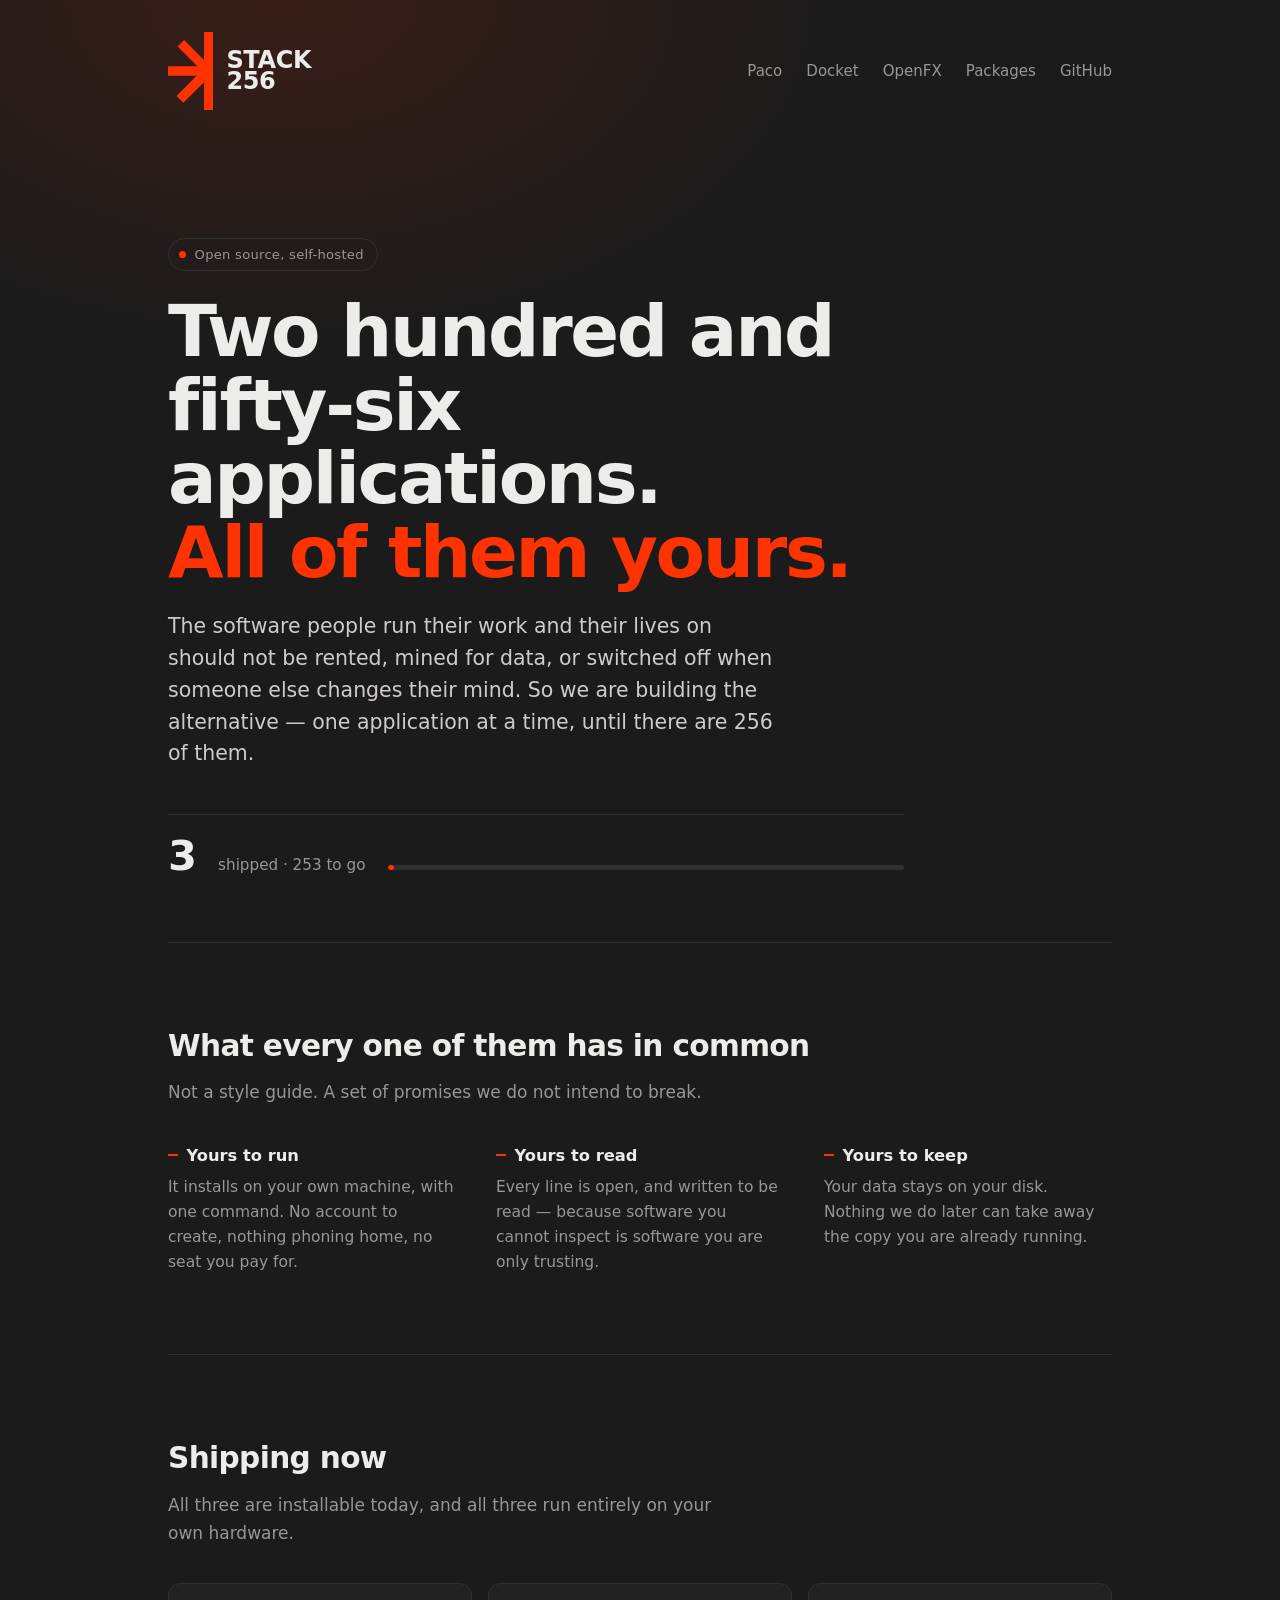
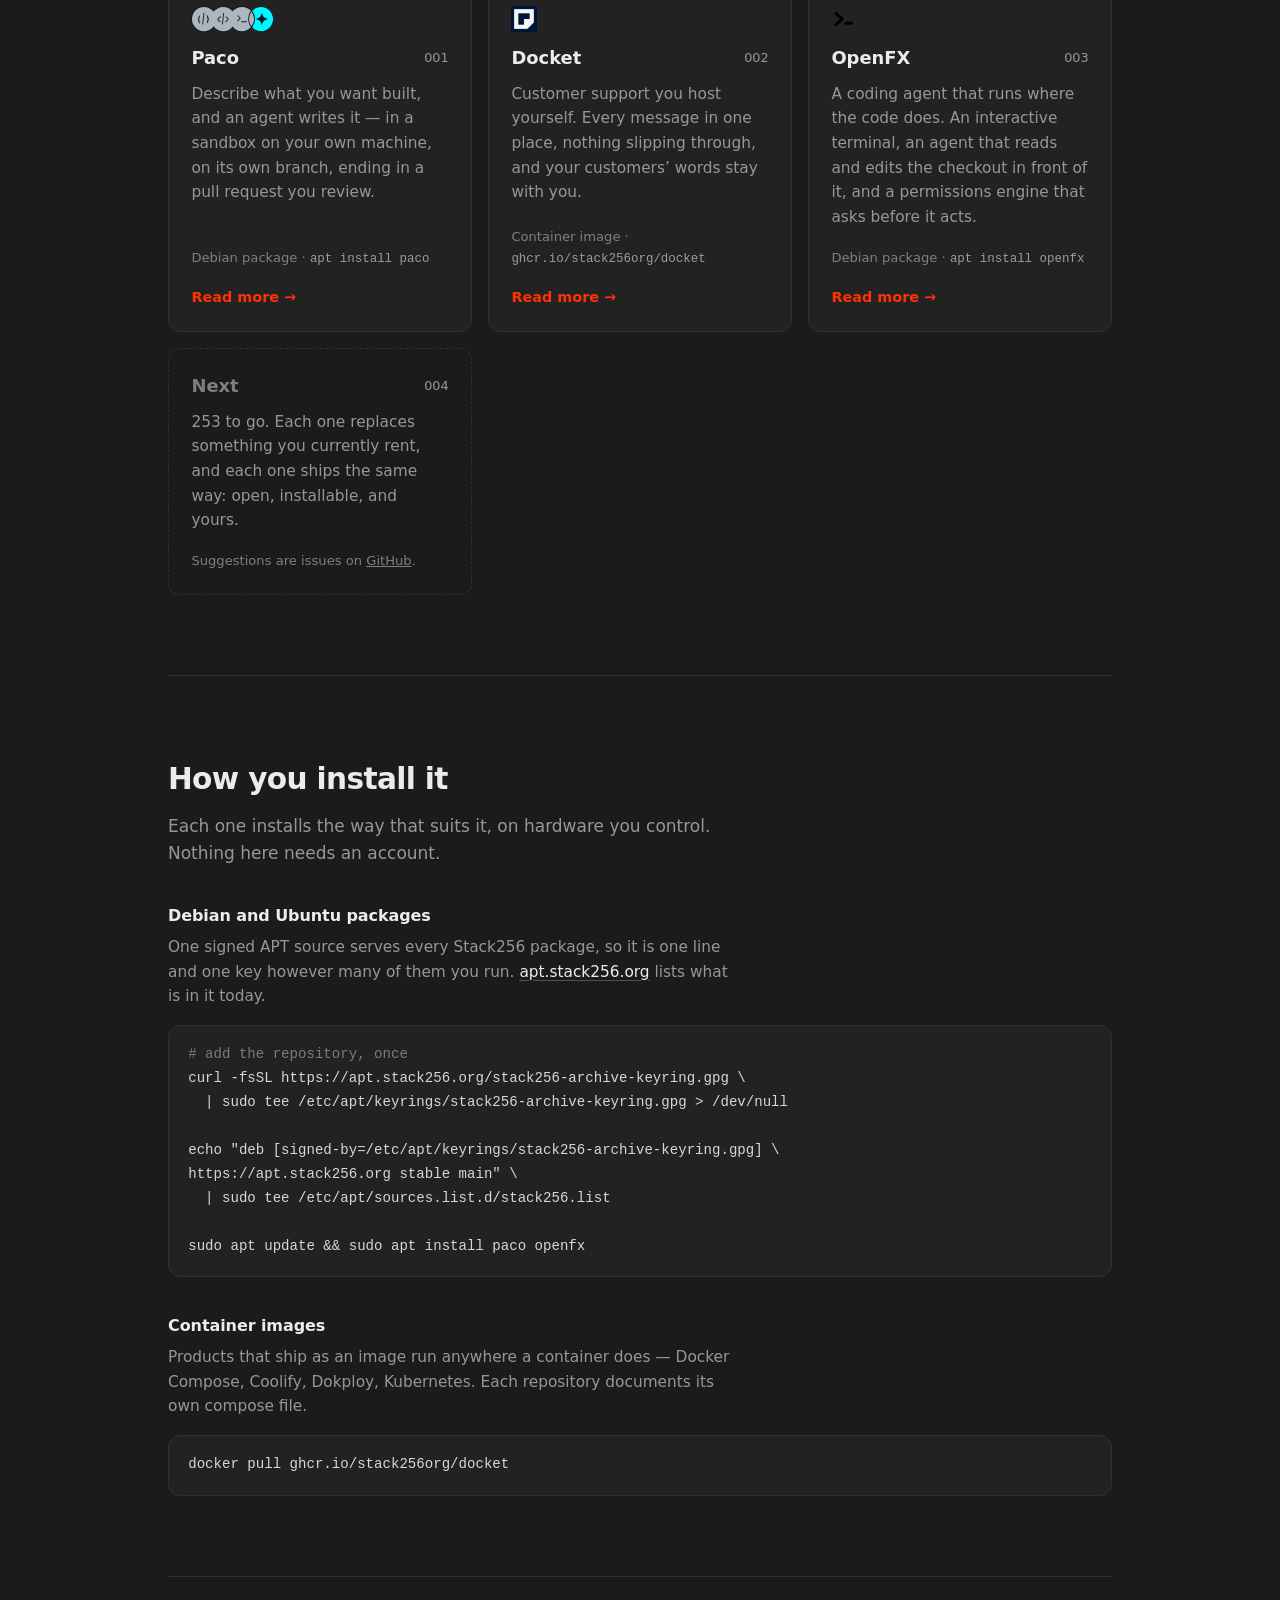
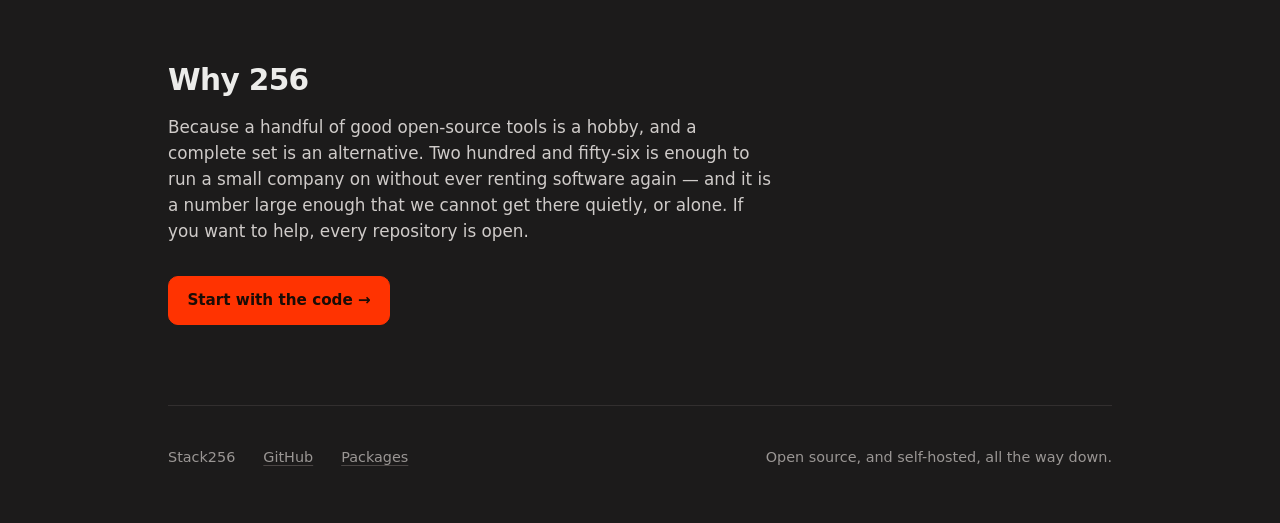
==== commit 152f8beb: "Add OpenFX as the third product A card on the home page, a product page, and the mark they share. Th" ====
--- a/index.html
+++ b/index.html
@@ -40,6 +40,7 @@
           <nav class="header-links">
             <a href="/paco/">Paco</a>
             <a href="/docket/">Docket</a>
+            <a href="/openfx/">OpenFX</a>
             <a href="https://apt.stack256.org">Packages</a>
             <a href="https://github.com/Stack256org">GitHub</a>
           </nav>
@@ -61,8 +62,8 @@
           </p>
 
           <div class="counter">
-            <span class="n">2</span>
-            <span class="of">shipped &middot; 254 to go</span>
+            <span class="n">3</span>
+            <span class="of">shipped &middot; 253 to go</span>
             <span class="track"><span></span></span>
           </div>
         </div>
@@ -100,8 +101,8 @@
         <section>
           <h2>Shipping now</h2>
           <p class="section-lede">
-            Both are installable today, and both run entirely on your own
-            hardware.
+            All three are installable today, and all three run entirely on your
+            own hardware.
           </p>
           <div class="products">
             <a class="card" href="/paco/">
@@ -142,13 +143,28 @@
               <p class="go">Read more &rarr;</p>
             </a>
 
+            <a class="card" href="/openfx/">
+              <img class="card-mark" src="/assets/openfx-mark.svg" alt="" width="64" height="64" />
+              <div class="card-top">
+                <h3>OpenFX</h3>
+                <span class="idx">003</span>
+              </div>
+              <p>
+                A coding agent that runs where the code does. An interactive
+                terminal, an agent that reads and edits the checkout in front of
+                it, and a permissions engine that asks before it acts.
+              </p>
+              <p class="meta">Debian package &middot; <code>apt install openfx</code></p>
+              <p class="go">Read more &rarr;</p>
+            </a>
+
             <div class="card card--ghost">
               <div class="card-top">
                 <h3>Next</h3>
-                <span class="idx">003</span>
-              </div>
-              <p>
-                254 to go. Each one replaces something you currently rent, and
+                <span class="idx">004</span>
+              </div>
+              <p>
+                253 to go. Each one replaces something you currently rent, and
                 each one ships the same way: open, installable, and yours.
               </p>
               <p class="meta">
@@ -181,7 +197,7 @@
 https://apt.stack256.org stable main" \
   | sudo tee /etc/apt/sources.list.d/stack256.list
 
-sudo apt update &amp;&amp; sudo apt install paco</code></pre>
+sudo apt update &amp;&amp; sudo apt install paco openfx</code></pre>
 
           <h3 class="sub">Container images</h3>
           <p class="sub-lede">
--- a/assets/site.css
+++ b/assets/site.css
@@ -340,13 +340,13 @@
 }
 
 /*
- * Width is 2/256 — a real number, not a flattering one. It is meant to look
+ * Width is 3/256 — a real number, not a flattering one. It is meant to look
  * like the beginning of something rather than a nearly-finished progress bar.
  */
 .track span {
   display: block;
   height: 100%;
-  width: 0.78%;
+  width: 1.17%;
   min-width: 4px;
   border-radius: 999px;
   background: var(--brand);
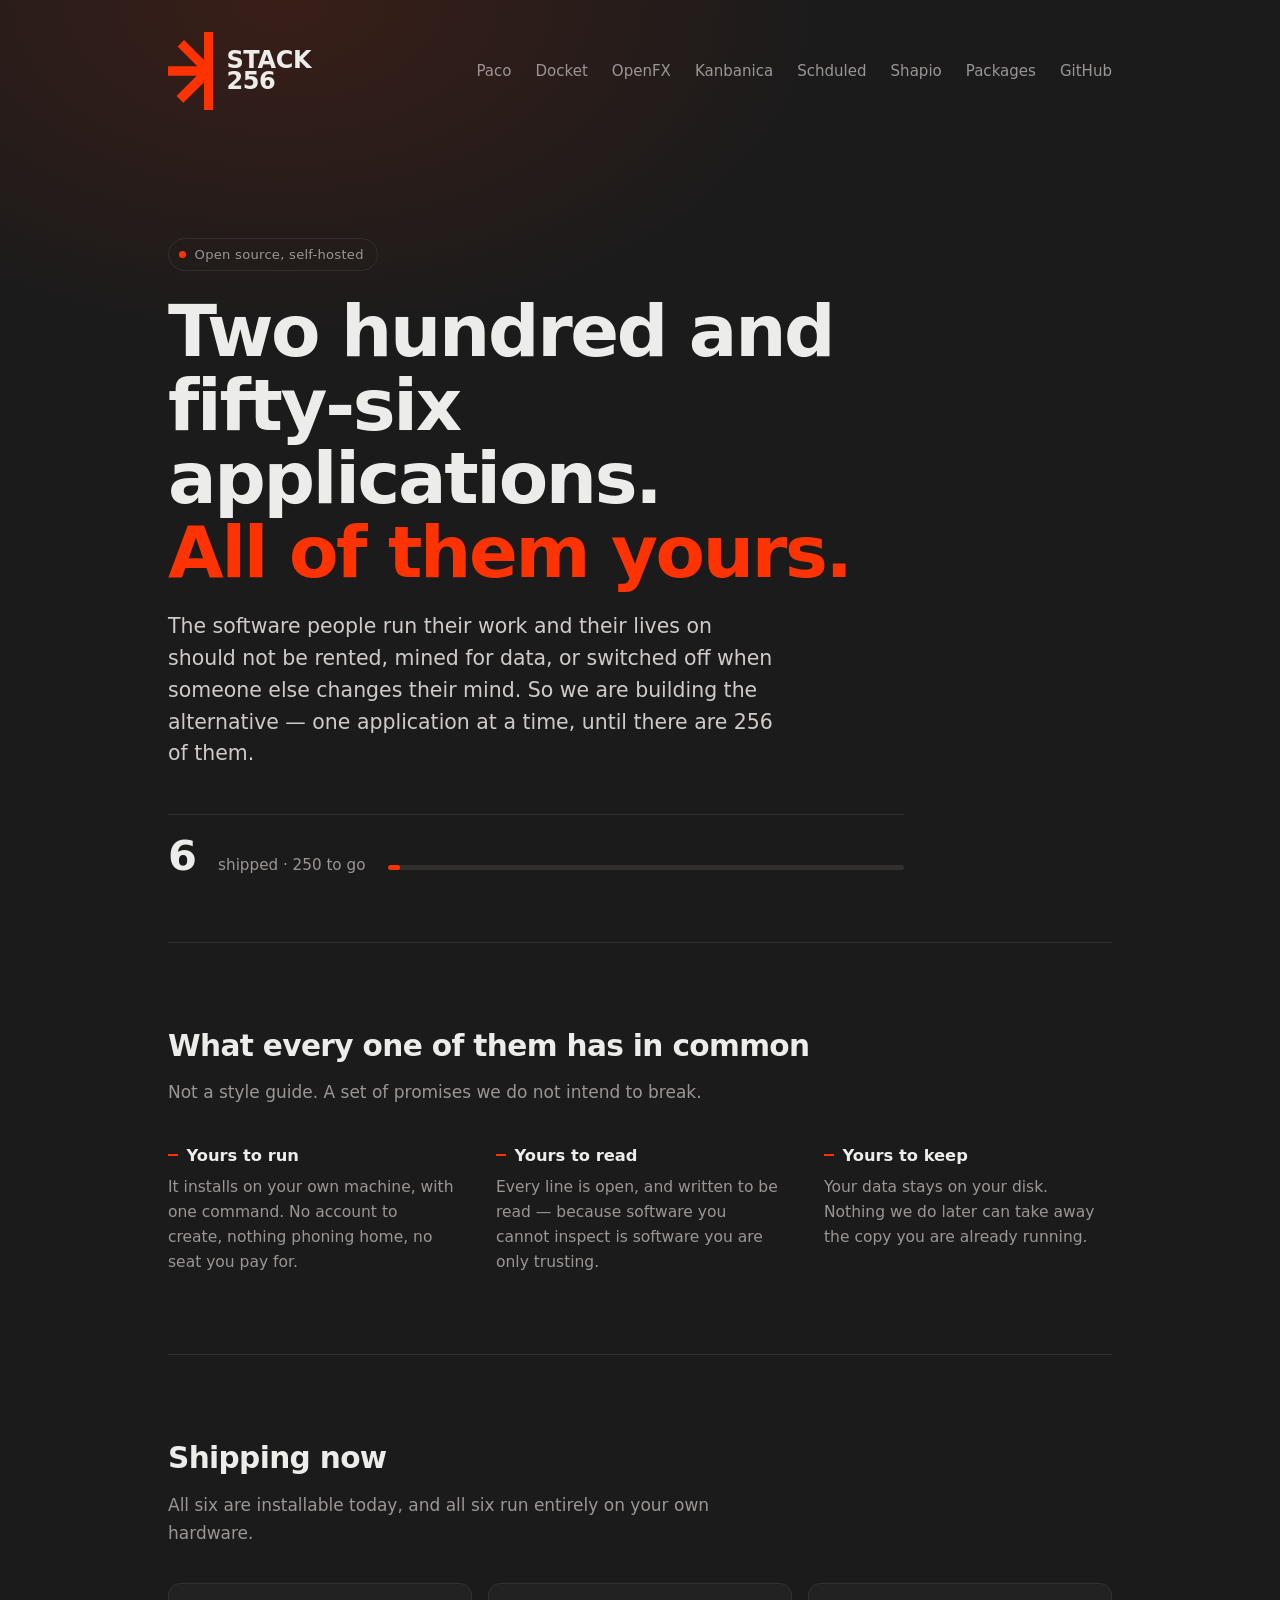
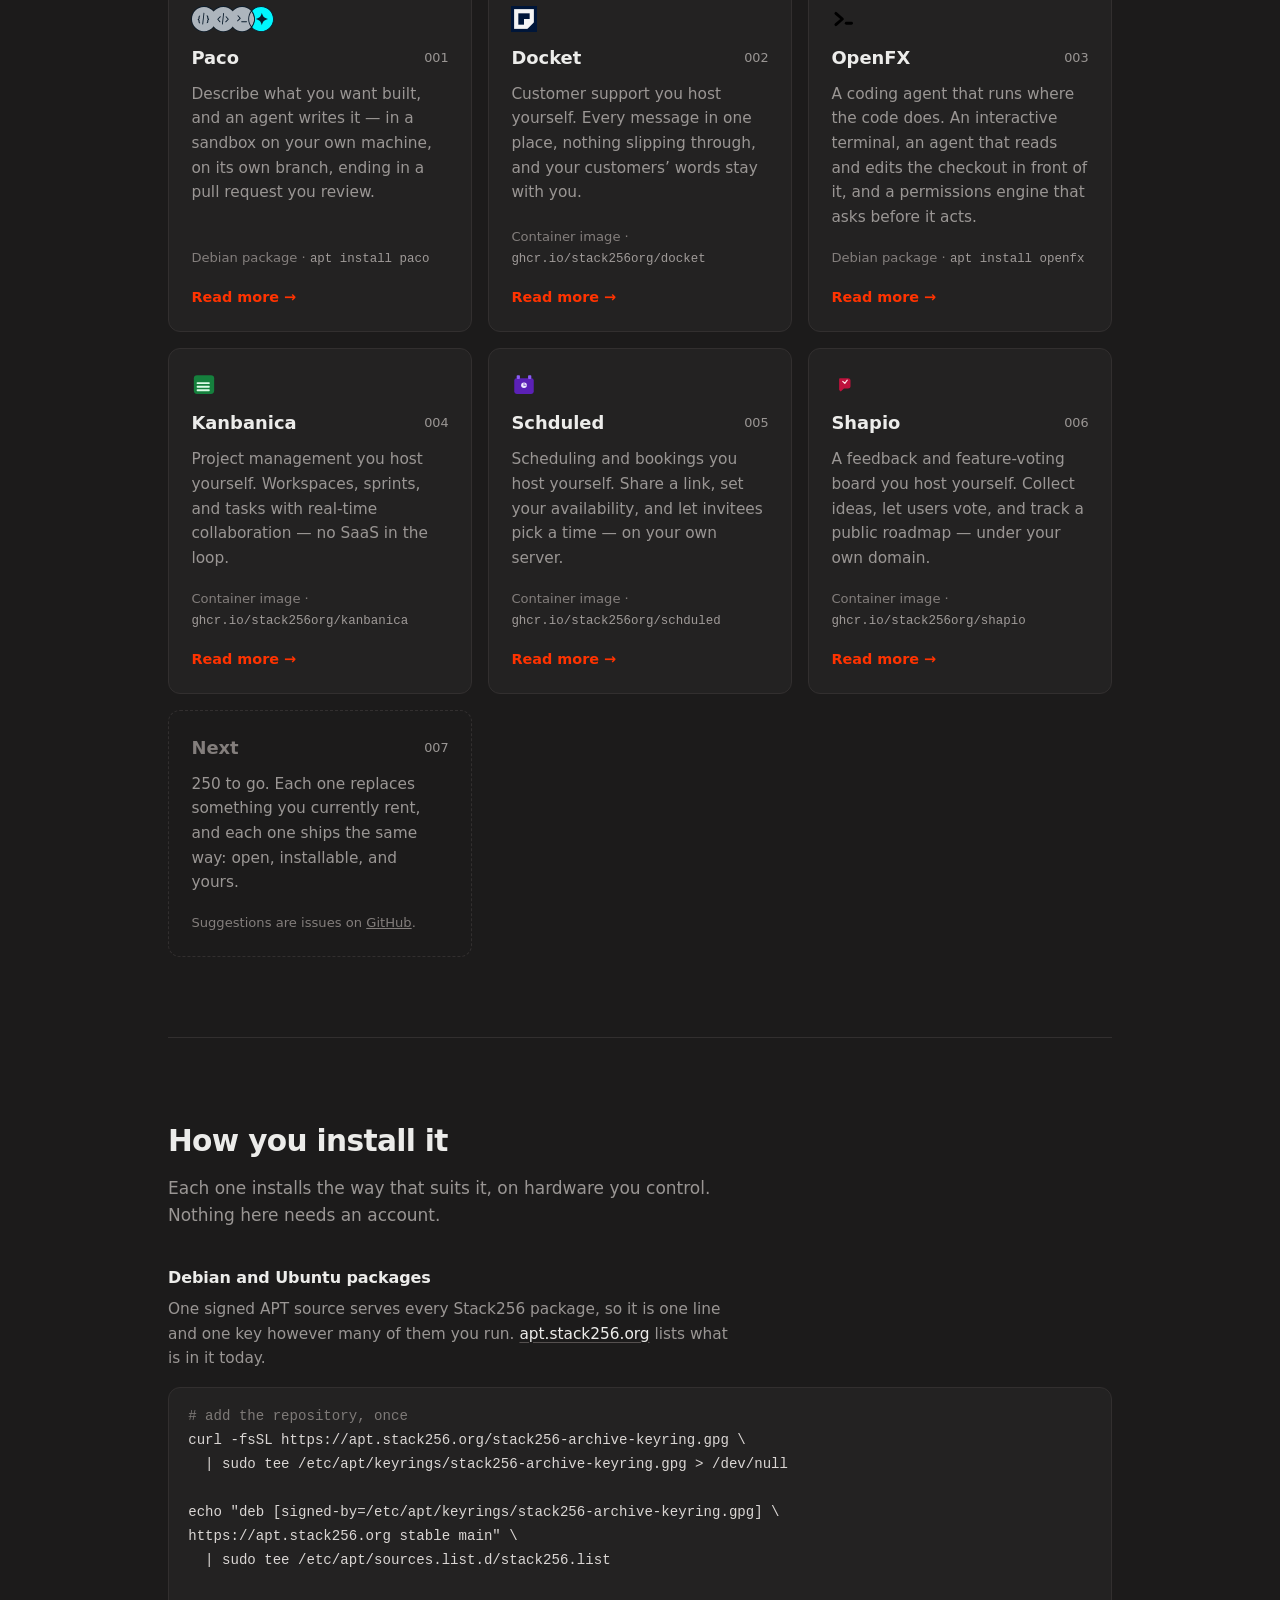
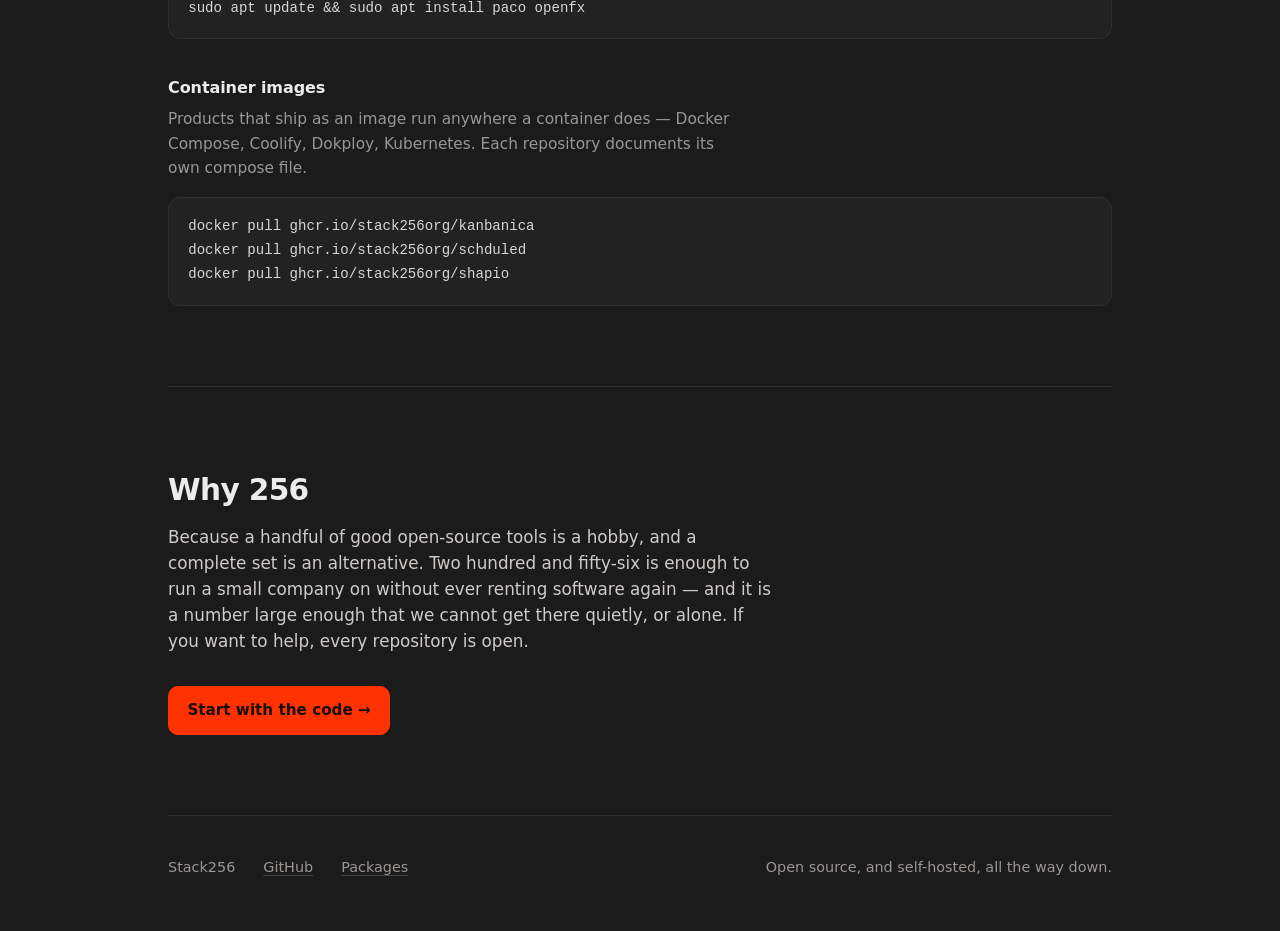
==== commit 90b34041: "Add Kanbanica, Schduled, and Shapio as shipped products Three self-hostable products that were missi" ====
--- a/index.html
+++ b/index.html
@@ -21,8 +21,8 @@
     <meta name="twitter:card" content="summary_large_image" />
 
     <!-- The real mark, as a file rather than a hand-copied inline path: the
-         home page and both product pages use it, and three transcriptions of
-         the same geometry is three chances to get it wrong. -->
+         home page and every product page uses it, and seven transcriptions of
+         the same geometry is seven chances to get it wrong. -->
     <link rel="icon" href="/assets/stack256-mark.svg" type="image/svg+xml" />
     <link rel="stylesheet" href="/assets/site.css" />
   </head>
@@ -41,6 +41,9 @@
             <a href="/paco/">Paco</a>
             <a href="/docket/">Docket</a>
             <a href="/openfx/">OpenFX</a>
+            <a href="/kanbanica/">Kanbanica</a>
+            <a href="/scheduled/">Schduled</a>
+            <a href="/shapio/">Shapio</a>
             <a href="https://apt.stack256.org">Packages</a>
             <a href="https://github.com/Stack256org">GitHub</a>
           </nav>
@@ -62,8 +65,8 @@
           </p>
 
           <div class="counter">
-            <span class="n">3</span>
-            <span class="of">shipped &middot; 253 to go</span>
+            <span class="n">6</span>
+            <span class="of">shipped &middot; 250 to go</span>
             <span class="track"><span></span></span>
           </div>
         </div>
@@ -101,7 +104,7 @@
         <section>
           <h2>Shipping now</h2>
           <p class="section-lede">
-            All three are installable today, and all three run entirely on your
+            All six are installable today, and all six run entirely on your
             own hardware.
           </p>
           <div class="products">
@@ -158,13 +161,63 @@
               <p class="go">Read more &rarr;</p>
             </a>
 
+            <a class="card" href="/kanbanica/">
+              <img class="card-mark" src="/assets/kanbanica-mark.svg" alt="" width="64" height="64" />
+              <div class="card-top">
+                <h3>Kanbanica</h3>
+                <span class="idx">004</span>
+              </div>
+              <p>
+                Project management you host yourself. Workspaces, sprints, and
+                tasks with real-time collaboration &mdash; no SaaS in the loop.
+              </p>
+              <p class="meta">
+                Container image &middot; <code>ghcr.io/stack256org/kanbanica</code>
+              </p>
+              <p class="go">Read more &rarr;</p>
+            </a>
+
+            <a class="card" href="/scheduled/">
+              <img class="card-mark" src="/assets/scheduled-mark.svg" alt="" width="64" height="64" />
+              <div class="card-top">
+                <h3>Schduled</h3>
+                <span class="idx">005</span>
+              </div>
+              <p>
+                Scheduling and bookings you host yourself. Share a link, set
+                your availability, and let invitees pick a time &mdash; on your
+                own server.
+              </p>
+              <p class="meta">
+                Container image &middot; <code>ghcr.io/stack256org/schduled</code>
+              </p>
+              <p class="go">Read more &rarr;</p>
+            </a>
+
+            <a class="card" href="/shapio/">
+              <img class="card-mark" src="/assets/shapio-mark.svg" alt="" width="64" height="64" />
+              <div class="card-top">
+                <h3>Shapio</h3>
+                <span class="idx">006</span>
+              </div>
+              <p>
+                A feedback and feature-voting board you host yourself. Collect
+                ideas, let users vote, and track a public roadmap &mdash; under
+                your own domain.
+              </p>
+              <p class="meta">
+                Container image &middot; <code>ghcr.io/stack256org/shapio</code>
+              </p>
+              <p class="go">Read more &rarr;</p>
+            </a>
+
             <div class="card card--ghost">
               <div class="card-top">
                 <h3>Next</h3>
-                <span class="idx">004</span>
-              </div>
-              <p>
-                253 to go. Each one replaces something you currently rent, and
+                <span class="idx">007</span>
+              </div>
+              <p>
+                250 to go. Each one replaces something you currently rent, and
                 each one ships the same way: open, installable, and yours.
               </p>
               <p class="meta">
@@ -205,7 +258,9 @@
             Docker Compose, Coolify, Dokploy, Kubernetes. Each repository
             documents its own compose file.
           </p>
-          <pre><code>docker pull ghcr.io/stack256org/docket</code></pre>
+          <pre><code>docker pull ghcr.io/stack256org/kanbanica
+docker pull ghcr.io/stack256org/schduled
+docker pull ghcr.io/stack256org/shapio</code></pre>
         </section>
 
         <section>
--- a/assets/site.css
+++ b/assets/site.css
@@ -2,8 +2,9 @@
  * Stack256 — one stylesheet for the whole site.
  *
  * Extracted from the inline <style> the home page used to carry, because there
- * are now three pages (/, /paco, /docket) and a fourth is only ever one product
- * away. Three copies of a design system drift within a week; one file cannot.
+ * are now seven pages (/, /paco, /docket, /openfx, /kanbanica, /scheduled,
+ * /shapio) and a eighth is only ever one product away. Three copies of a
+ * design system drift within a week; one file cannot.
  *
  * Per-product colour is the single axis of variation. A product page sets
  * --brand (and --brand-rgb, which the hero wash needs as bare channels) on
@@ -340,13 +341,13 @@
 }
 
 /*
- * Width is 3/256 — a real number, not a flattering one. It is meant to look
+ * Width is 6/256 — a real number, not a flattering one. It is meant to look
  * like the beginning of something rather than a nearly-finished progress bar.
  */
 .track span {
   display: block;
   height: 100%;
-  width: 1.17%;
+  width: 2.34%;
   min-width: 4px;
   border-radius: 999px;
   background: var(--brand);
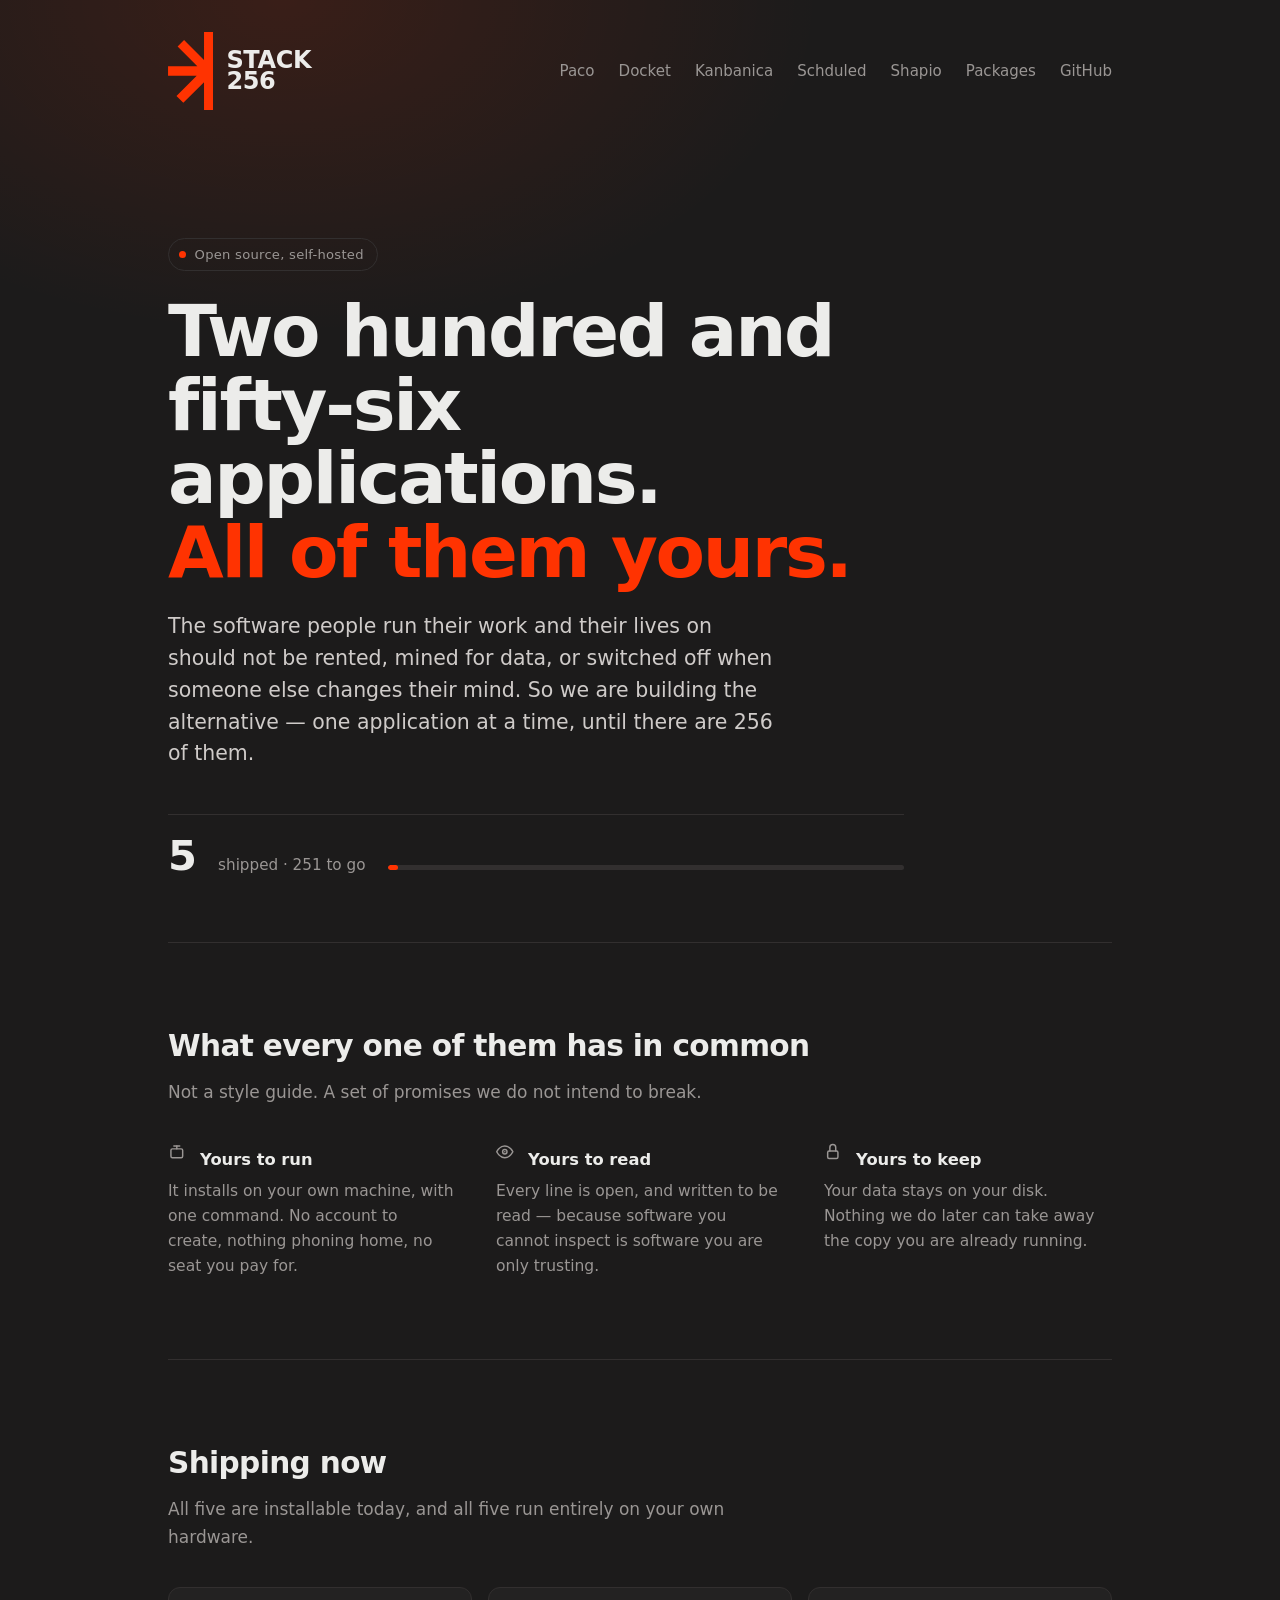
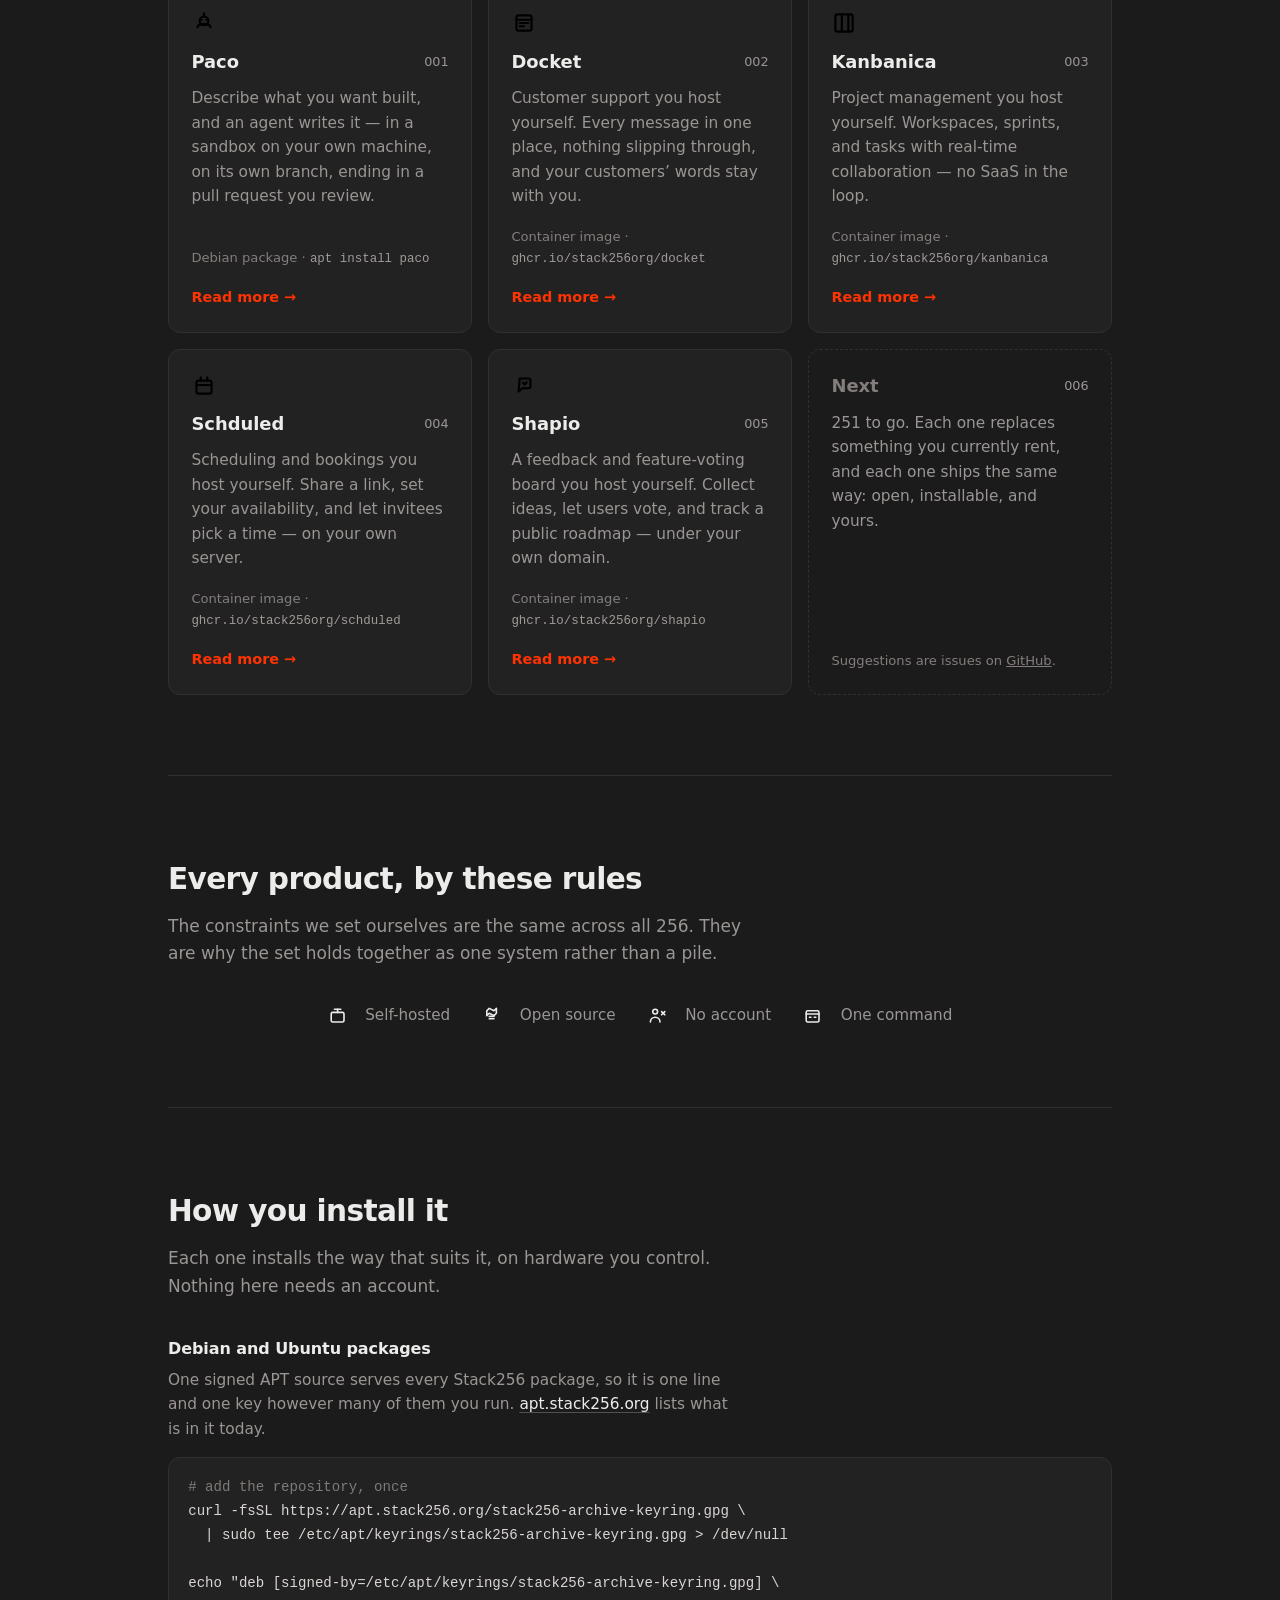
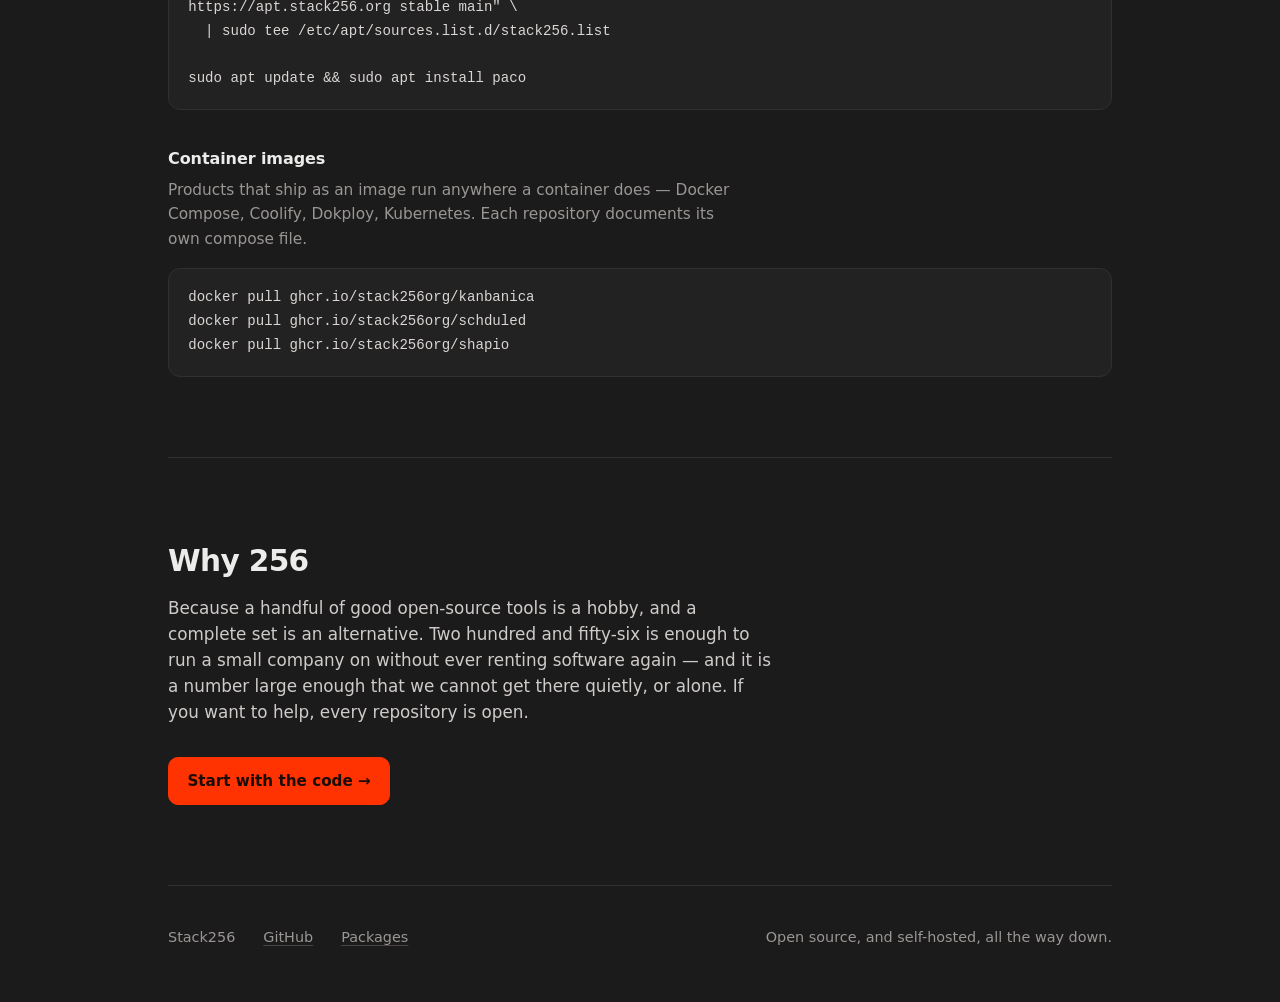
==== commit 4af28ed1: "Remove OpenFX, redesign marks as line-art, add feature icons - Delete OpenFX from workspace and webs" ====
--- a/index.html
+++ b/index.html
@@ -21,7 +21,7 @@
     <meta name="twitter:card" content="summary_large_image" />
 
     <!-- The real mark, as a file rather than a hand-copied inline path: the
-         home page and every product page uses it, and seven transcriptions of
+         home page and every product page uses it, and six transcriptions of
          the same geometry is seven chances to get it wrong. -->
     <link rel="icon" href="/assets/stack256-mark.svg" type="image/svg+xml" />
     <link rel="stylesheet" href="/assets/site.css" />
@@ -40,7 +40,6 @@
           <nav class="header-links">
             <a href="/paco/">Paco</a>
             <a href="/docket/">Docket</a>
-            <a href="/openfx/">OpenFX</a>
             <a href="/kanbanica/">Kanbanica</a>
             <a href="/scheduled/">Schduled</a>
             <a href="/shapio/">Shapio</a>
@@ -65,8 +64,8 @@
           </p>
 
           <div class="counter">
-            <span class="n">6</span>
-            <span class="of">shipped &middot; 250 to go</span>
+            <span class="n">5</span>
+            <span class="of">shipped &middot; 251 to go</span>
             <span class="track"><span></span></span>
           </div>
         </div>
@@ -78,21 +77,32 @@
           </p>
           <ul class="principles">
             <li>
-              <h3>Yours to run</h3>
+              <h3><svg class="feature-icon" xmlns="http://www.w3.org/2000/svg" viewBox="0 0 24 24" aria-hidden="true">
+  <rect x="4" y="8" width="16" height="12" rx="2" fill="none" stroke="currentColor" stroke-width="2"/>
+  <line x1="8" y1="4" x2="16" y2="4" stroke="currentColor" stroke-width="2" stroke-linecap="round"/>
+  <line x1="12" y1="4" x2="12" y2="8" stroke="currentColor" stroke-width="2" stroke-linecap="round"/>
+</svg> Yours to run</h3>
               <p>
                 It installs on your own machine, with one command. No account to
                 create, nothing phoning home, no seat you pay for.
               </p>
             </li>
             <li>
-              <h3>Yours to read</h3>
+              <h3><svg class="feature-icon" xmlns="http://www.w3.org/2000/svg" viewBox="0 0 24 24" aria-hidden="true">
+  <circle cx="12" cy="12" r="3" fill="none" stroke="currentColor" stroke-width="2"/>
+  <path d="M1 12s4-8 11-8 11 8 11 8-4 8-11 8-11-8-11-8z" fill="none" stroke="currentColor" stroke-width="2" stroke-linecap="round" stroke-linejoin="round"/>
+  <circle cx="12" cy="12" r="1" fill="currentColor"/>
+</svg> Yours to read</h3>
               <p>
                 Every line is open, and written to be read — because software you
                 cannot inspect is software you are only trusting.
               </p>
             </li>
             <li>
-              <h3>Yours to keep</h3>
+              <h3><svg class="feature-icon" xmlns="http://www.w3.org/2000/svg" viewBox="0 0 24 24" aria-hidden="true">
+  <rect x="5" y="11" width="14" height="10" rx="2" fill="none" stroke="currentColor" stroke-width="2"/>
+  <path d="M8 11V6a4 4 0 018 0v5" fill="none" stroke="currentColor" stroke-width="2" stroke-linecap="round"/>
+</svg> Yours to keep</h3>
               <p>
                 Your data stays on your disk. Nothing we do later can take away
                 the copy you are already running.
@@ -104,12 +114,12 @@
         <section>
           <h2>Shipping now</h2>
           <p class="section-lede">
-            All six are installable today, and all six run entirely on your
+            All five are installable today, and all five run entirely on your
             own hardware.
           </p>
           <div class="products">
             <a class="card" href="/paco/">
-              <img class="card-mark" src="/assets/paco-mark.svg" alt="" />
+              <img class="card-mark" src="/assets/paco-mark.svg" alt="" width="24" height="24" />
               <div class="card-top">
                 <h3>Paco</h3>
                 <span class="idx">001</span>
@@ -128,8 +138,8 @@
                 class="card-mark"
                 src="/assets/docket-mark.svg"
                 alt=""
-                width="537"
-                height="537"
+                width="24"
+                height="24"
               />
               <div class="card-top">
                 <h3>Docket</h3>
@@ -146,26 +156,11 @@
               <p class="go">Read more &rarr;</p>
             </a>
 
-            <a class="card" href="/openfx/">
-              <img class="card-mark" src="/assets/openfx-mark.svg" alt="" width="64" height="64" />
-              <div class="card-top">
-                <h3>OpenFX</h3>
+            <a class="card" href="/kanbanica/">
+              <img class="card-mark" src="/assets/kanbanica-mark.svg" alt="" width="24" height="24" />
+              <div class="card-top">
+                <h3>Kanbanica</h3>
                 <span class="idx">003</span>
-              </div>
-              <p>
-                A coding agent that runs where the code does. An interactive
-                terminal, an agent that reads and edits the checkout in front of
-                it, and a permissions engine that asks before it acts.
-              </p>
-              <p class="meta">Debian package &middot; <code>apt install openfx</code></p>
-              <p class="go">Read more &rarr;</p>
-            </a>
-
-            <a class="card" href="/kanbanica/">
-              <img class="card-mark" src="/assets/kanbanica-mark.svg" alt="" width="64" height="64" />
-              <div class="card-top">
-                <h3>Kanbanica</h3>
-                <span class="idx">004</span>
               </div>
               <p>
                 Project management you host yourself. Workspaces, sprints, and
@@ -178,10 +173,10 @@
             </a>
 
             <a class="card" href="/scheduled/">
-              <img class="card-mark" src="/assets/scheduled-mark.svg" alt="" width="64" height="64" />
+              <img class="card-mark" src="/assets/scheduled-mark.svg" alt="" width="24" height="24" />
               <div class="card-top">
                 <h3>Schduled</h3>
-                <span class="idx">005</span>
+                <span class="idx">004</span>
               </div>
               <p>
                 Scheduling and bookings you host yourself. Share a link, set
@@ -195,10 +190,10 @@
             </a>
 
             <a class="card" href="/shapio/">
-              <img class="card-mark" src="/assets/shapio-mark.svg" alt="" width="64" height="64" />
+              <img class="card-mark" src="/assets/shapio-mark.svg" alt="" width="24" height="24" />
               <div class="card-top">
                 <h3>Shapio</h3>
-                <span class="idx">006</span>
+                <span class="idx">005</span>
               </div>
               <p>
                 A feedback and feature-voting board you host yourself. Collect
@@ -214,10 +209,10 @@
             <div class="card card--ghost">
               <div class="card-top">
                 <h3>Next</h3>
-                <span class="idx">007</span>
-              </div>
-              <p>
-                250 to go. Each one replaces something you currently rent, and
+                <span class="idx">006</span>
+              </div>
+              <p>
+                251 to go. Each one replaces something you currently rent, and
                 each one ships the same way: open, installable, and yours.
               </p>
               <p class="meta">
@@ -226,6 +221,50 @@
               </p>
             </div>
           </div>
+        </section>
+
+        <section>
+          <h2>Every product, by these rules</h2>
+          <p class="section-lede">
+            The constraints we set ourselves are the same across all 256. They
+            are why the set holds together as one system rather than a pile.
+          </p>
+          <ul class="features">
+            <li>
+              <svg class="feature-icon" xmlns="http://www.w3.org/2000/svg" viewBox="0 0 24 24" aria-hidden="true">
+                <rect x="4" y="8" width="16" height="12" rx="2" fill="none" stroke="currentColor" stroke-width="2"/>
+                <line x1="8" y1="4" x2="16" y2="4" stroke="currentColor" stroke-width="2" stroke-linecap="round"/>
+                <line x1="12" y1="4" x2="12" y2="8" stroke="currentColor" stroke-width="2" stroke-linecap="round"/>
+              </svg>
+              Self-hosted
+            </li>
+            <li>
+              <svg class="feature-icon" xmlns="http://www.w3.org/2000/svg" viewBox="0 0 24 24" aria-hidden="true">
+                <path d="M6 6l3-3 6 3 3-3v6l-3 3-6-3-3 3z" fill="none" stroke="currentColor" stroke-width="2" stroke-linejoin="round"/>
+                <line x1="9" y1="13" x2="15" y2="13" stroke="currentColor" stroke-width="2" stroke-linecap="round"/>
+                <line x1="9" y1="16" x2="15" y2="16" stroke="currentColor" stroke-width="2" stroke-linecap="round"/>
+              </svg>
+              Open source
+            </li>
+            <li>
+              <svg class="feature-icon" xmlns="http://www.w3.org/2000/svg" viewBox="0 0 24 24" aria-hidden="true">
+                <circle cx="9" cy="7" r="3" fill="none" stroke="currentColor" stroke-width="2"/>
+                <path d="M3 20c0-3.3 2.7-6 6-6s6 2.7 6 6" fill="none" stroke="currentColor" stroke-width="2" stroke-linecap="round"/>
+                <line x1="17" y1="7" x2="21" y2="11" stroke="currentColor" stroke-width="2" stroke-linecap="round"/>
+                <line x1="21" y1="7" x2="17" y2="11" stroke="currentColor" stroke-width="2" stroke-linecap="round"/>
+              </svg>
+              No account
+            </li>
+            <li>
+              <svg class="feature-icon" xmlns="http://www.w3.org/2000/svg" viewBox="0 0 24 24" aria-hidden="true">
+                <rect x="4" y="6" width="16" height="14" rx="2" fill="none" stroke="currentColor" stroke-width="2"/>
+                <line x1="4" y1="10" x2="20" y2="10" stroke="currentColor" stroke-width="2" stroke-linecap="round"/>
+                <line x1="8" y1="14" x2="10" y2="14" stroke="currentColor" stroke-width="2" stroke-linecap="round"/>
+                <line x1="14" y1="14" x2="16" y2="14" stroke="currentColor" stroke-width="2" stroke-linecap="round"/>
+              </svg>
+              One command
+            </li>
+          </ul>
         </section>
 
         <section>
@@ -250,7 +289,7 @@
 https://apt.stack256.org stable main" \
   | sudo tee /etc/apt/sources.list.d/stack256.list
 
-sudo apt update &amp;&amp; sudo apt install paco openfx</code></pre>
+sudo apt update &amp;&amp; sudo apt install paco</code></pre>
 
           <h3 class="sub">Container images</h3>
           <p class="sub-lede">
--- a/assets/site.css
+++ b/assets/site.css
@@ -2,9 +2,9 @@
  * Stack256 — one stylesheet for the whole site.
  *
  * Extracted from the inline <style> the home page used to carry, because there
- * are now seven pages (/, /paco, /docket, /openfx, /kanbanica, /scheduled,
- * /shapio) and a eighth is only ever one product away. Three copies of a
- * design system drift within a week; one file cannot.
+ * are now six pages (/, /paco, /docket, /kanbanica, /scheduled, /shapio)
+ * and a seventh is only ever one product away. Three copies of a design
+ * system drift within a week; one file cannot.
  *
  * Per-product colour is the single axis of variation. A product page sets
  * --brand (and --brand-rgb, which the hero wash needs as bare channels) on
@@ -245,23 +245,20 @@
 /* ---------- product hero ---------- */
 
 /*
- * A product page leads with its own mark at display size. `min()` rather than a
- * plain clamp on width: the Paco lockup is 3.2:1 and the Docket mark is 1:1, so
- * a single width rule would render one of them enormous. Capping height is what
- * makes two very different aspect ratios sit at the same optical weight.
+ * A product page leads with its own mark at display size. Since every mark is
+ * a 24×24 line-art glyph, the height is the only axis that varies. The mark
+ * uses `currentColor`, so `color: var(--brand)` makes it read in the
+ * product's accent on its page and in the default text colour on cards.
  */
 .product-mark {
   display: block;
   width: auto;
-  max-width: min(100%, 22rem);
-  height: clamp(3rem, 8vw, 4.5rem);
+  max-width: min(100%, 10rem);
+  height: clamp(3.5rem, 9vw, 5rem);
   margin: 0 0 1.75rem;
   align-self: flex-start;
   object-fit: contain;
-}
-
-.product-mark--square {
-  height: clamp(3.5rem, 9vw, 5.5rem);
+  color: var(--brand);
 }
 
 .hero-actions {
@@ -341,13 +338,13 @@
 }
 
 /*
- * Width is 6/256 — a real number, not a flattering one. It is meant to look
+ * Width is 5/256 — a real number, not a flattering one. It is meant to look
  * like the beginning of something rather than a nearly-finished progress bar.
  */
 .track span {
   display: block;
   height: 100%;
-  width: 2.34%;
+  width: 1.95%;
   min-width: 4px;
   border-radius: 999px;
   background: var(--brand);
@@ -416,16 +413,19 @@
   font-weight: 700;
 }
 
-/* No space before `::before` — `h3 ::before` is a descendant selector and
-   matches nothing here, which silently dropped these accents entirely. */
-.principles h3::before {
-  content: "";
+/* Small line-art icon used at the start of feature headings and in the
+   home page feature grid. The SVG uses `currentColor`, so the icon reads
+   in whatever text colour its parent establishes; `color` is set
+   explicitly because inline SVGs don't always inherit reliably. */
+.feature-icon {
   display: inline-block;
-  width: 0.6rem;
-  height: 2px;
+  width: 1.1rem;
+  height: 1.1rem;
   margin-right: 0.55rem;
   vertical-align: 0.28em;
-  background: var(--brand);
+  color: var(--muted);
+  flex: none;
+  overflow: visible;
 }
 
 .principles p {
@@ -503,6 +503,9 @@
      belt to that braces. */
   align-self: flex-start;
   object-fit: contain;
+  /* Marks use `currentColor`; inherit the card's text colour so the
+     square 24×24 glyphs read in the light card colour. */
+  color: inherit;
 }
 
 /* How this product is distributed — stated per card, because "install any of
@@ -540,6 +543,32 @@
 .card--ghost:hover {
   transform: none;
   border-color: var(--edge);
+}
+
+/* ---------- home page feature grid ---------- */
+
+.features {
+  display: flex;
+  flex-wrap: wrap;
+  gap: 1.5rem 2rem;
+  justify-content: center;
+  margin: 0;
+  padding: 0;
+  list-style: none;
+}
+
+.features li {
+  display: flex;
+  align-items: center;
+  gap: 0.6rem;
+  color: var(--muted);
+  font-size: 0.95rem;
+}
+
+.features .feature-icon {
+  width: 1.2rem;
+  height: 1.2rem;
+  color: var(--text);
 }
 
 /* ---------- spec table ---------- */
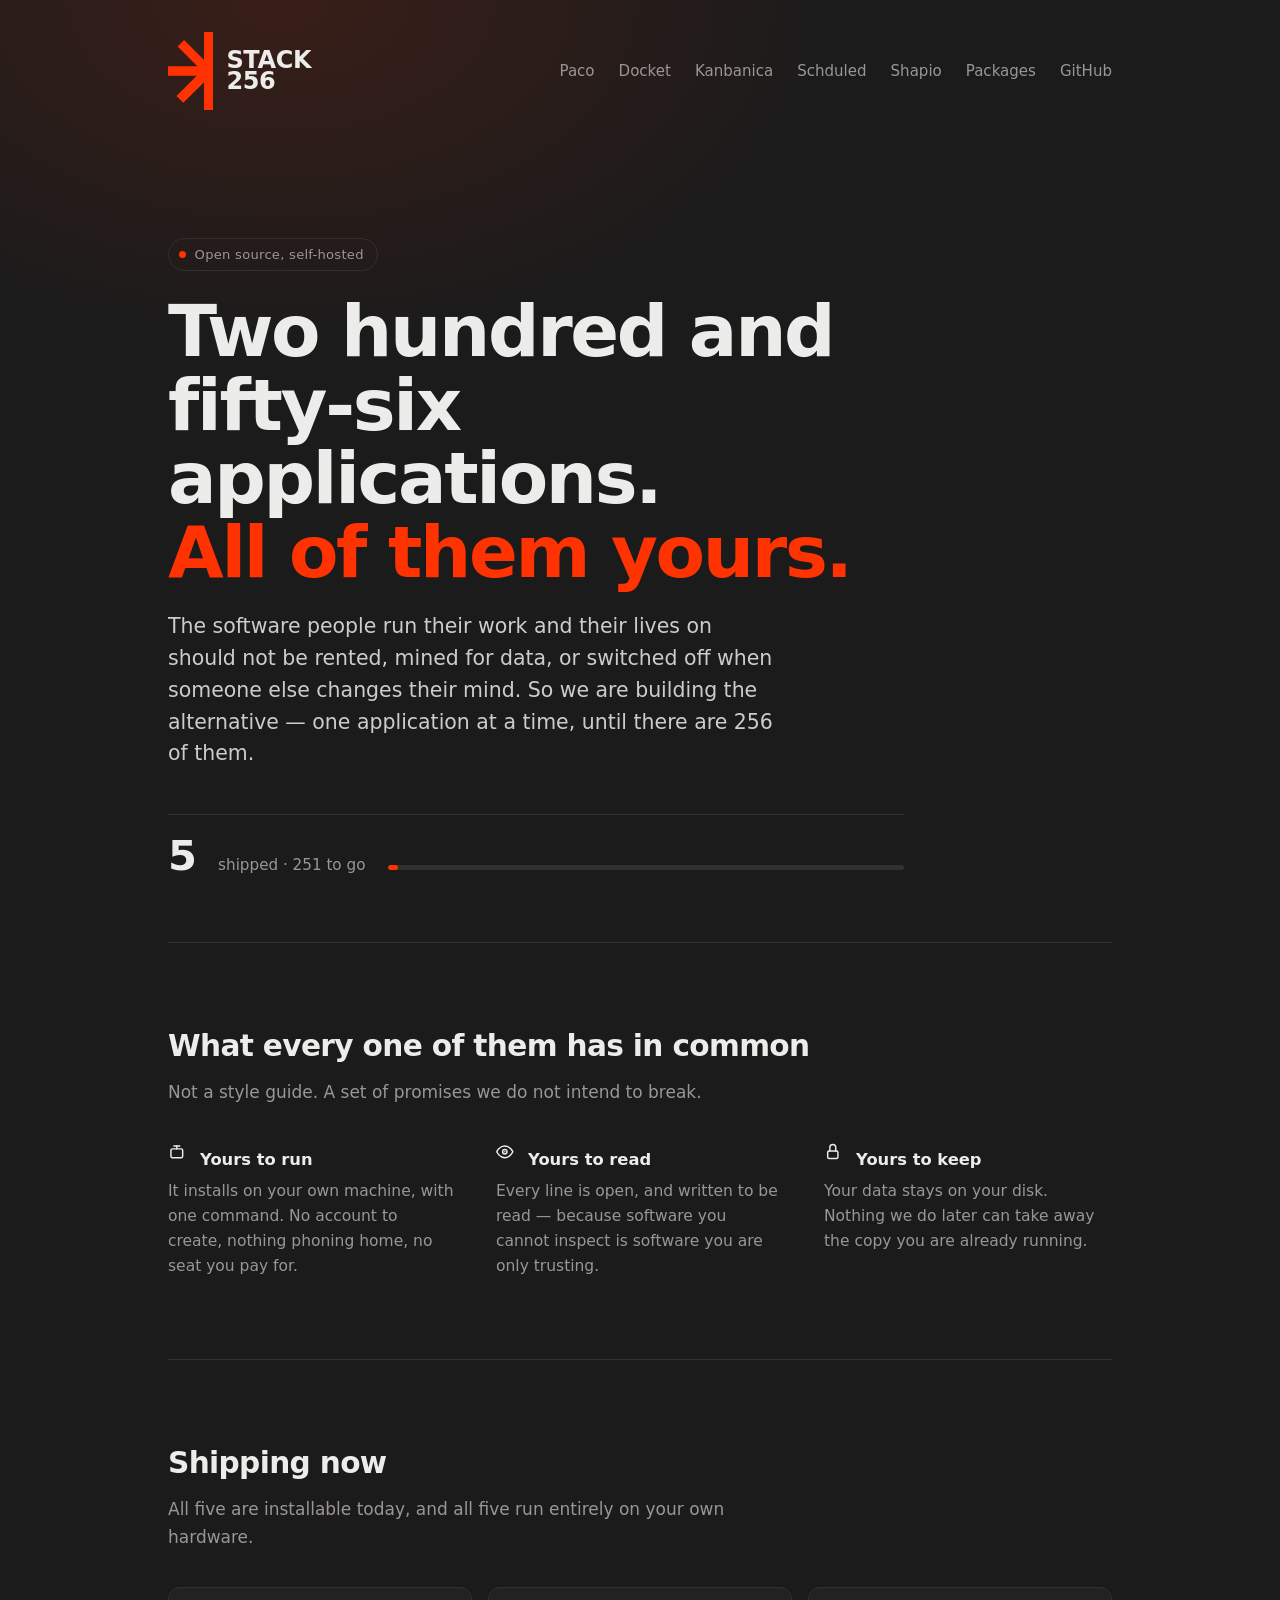
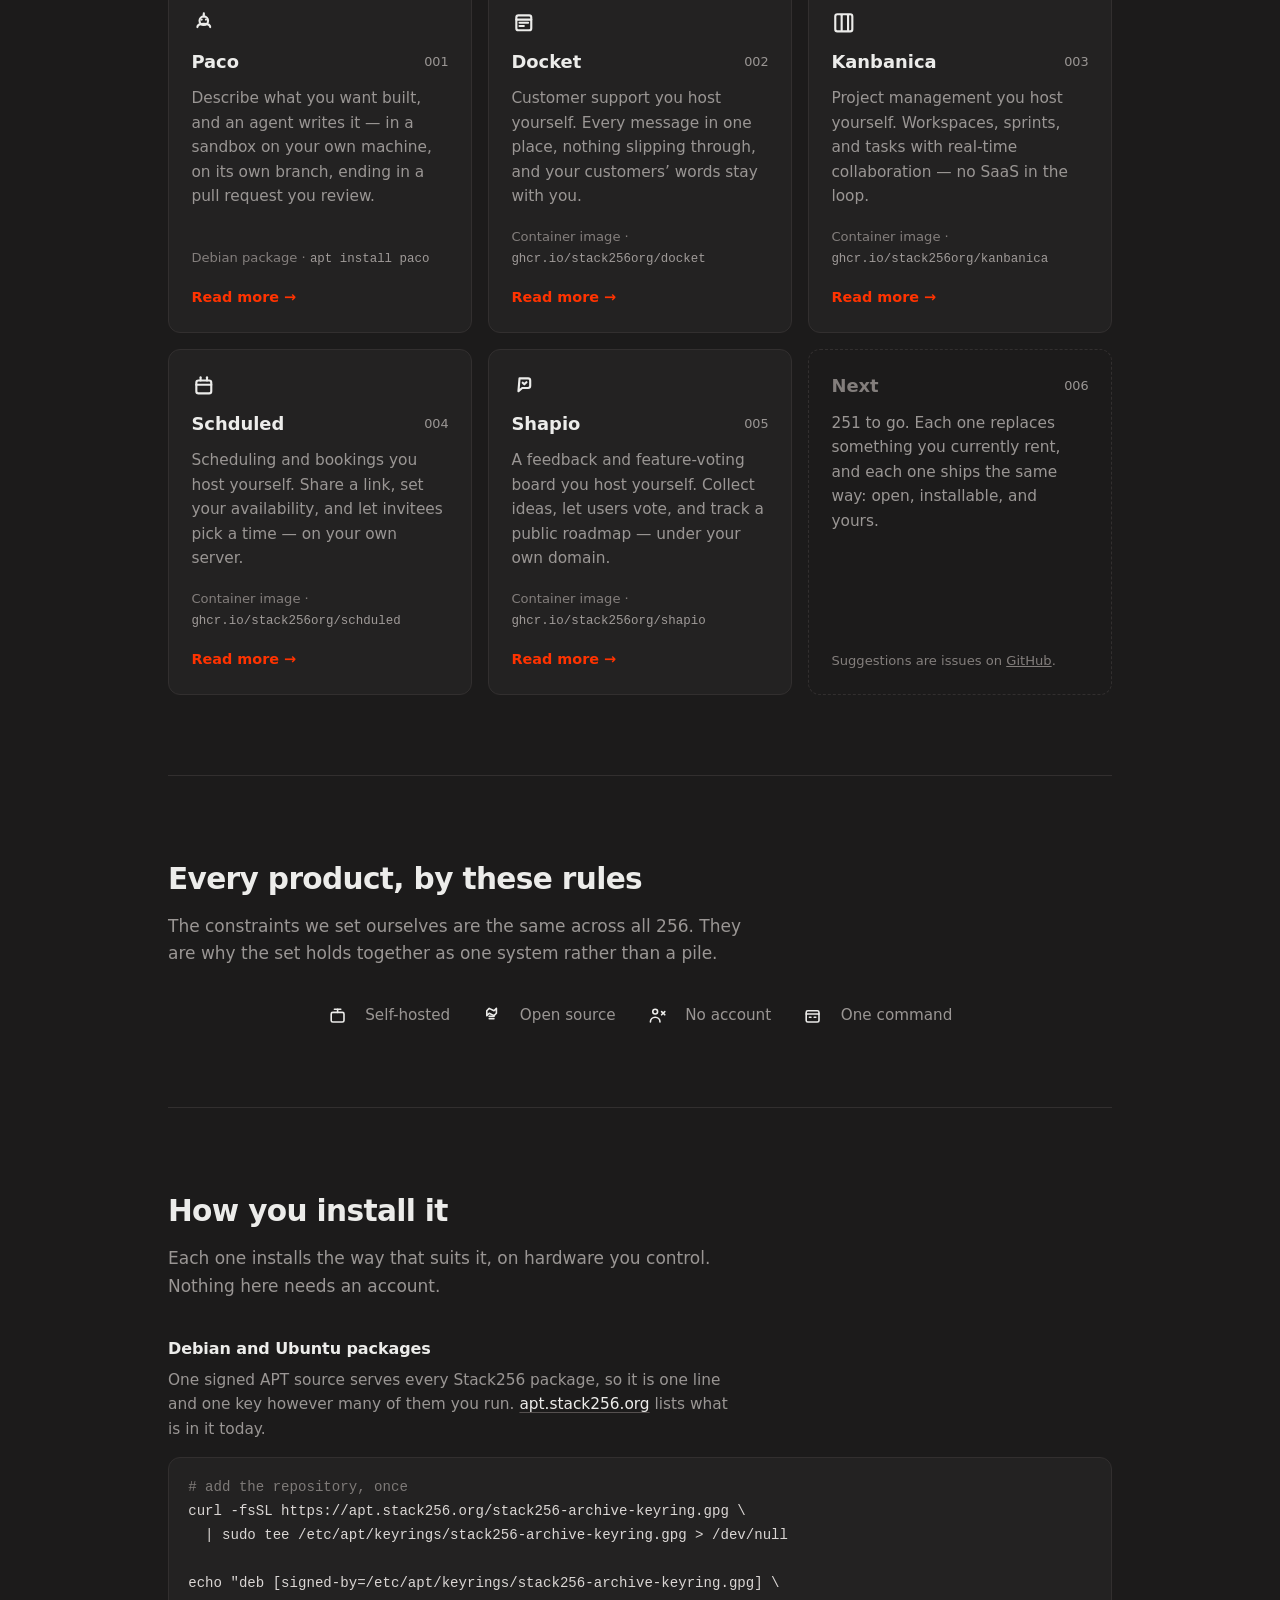
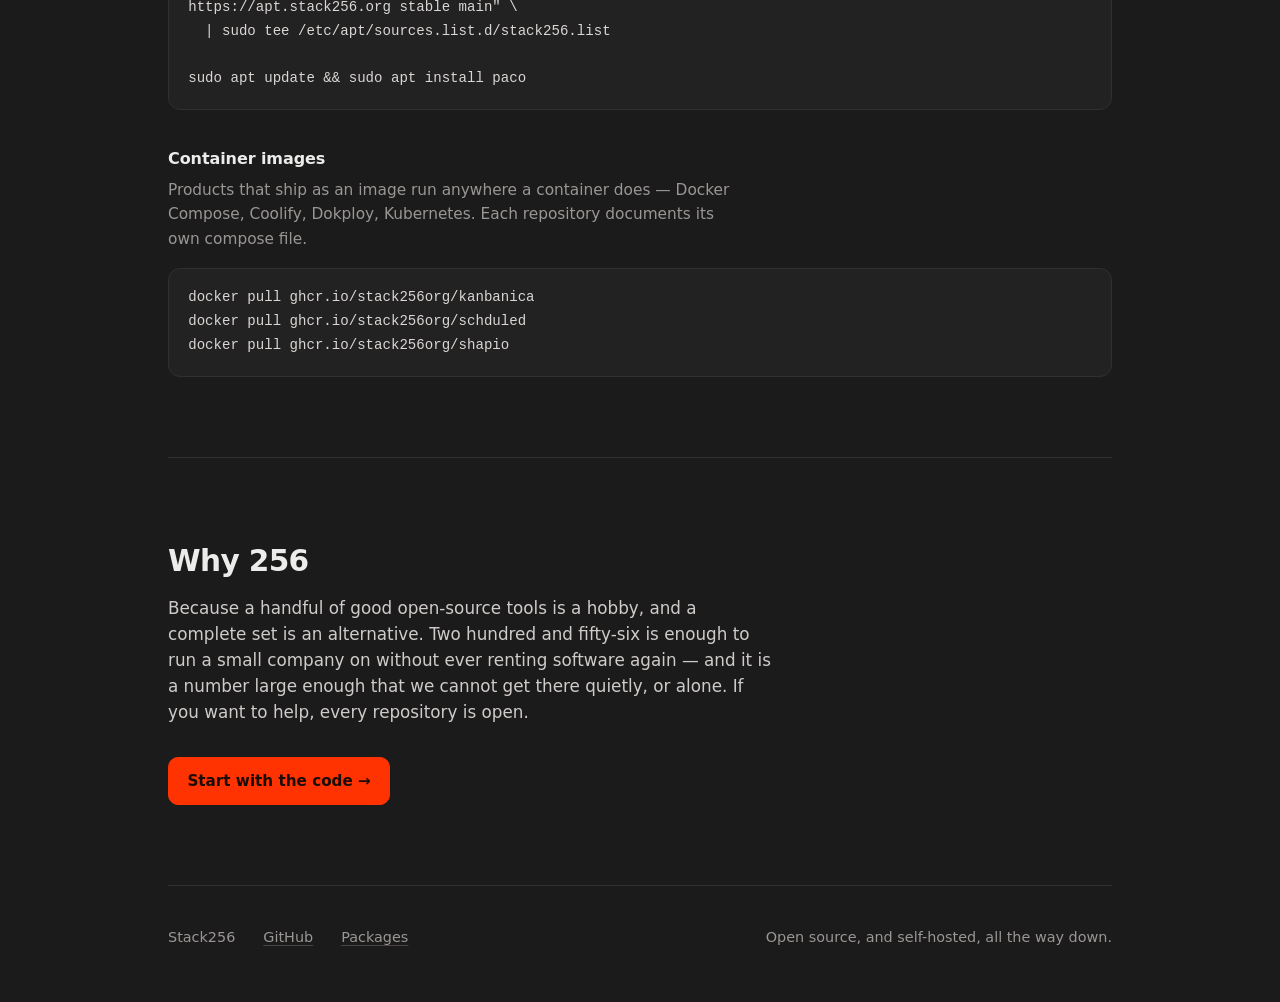
==== commit 81fd1650: "Inline SVG marks instead of img tags for CSS color cascade SVG loaded via <img> tags do not inherit " ====
--- a/index.html
+++ b/index.html
@@ -119,7 +119,14 @@
           </p>
           <div class="products">
             <a class="card" href="/paco/">
-              <img class="card-mark" src="/assets/paco-mark.svg" alt="" width="24" height="24" />
+              <svg class="card-mark" xmlns="http://www.w3.org/2000/svg" viewBox="0 0 24 24" role="img" aria-hidden="true" focusable="false">
+  <circle cx="12" cy="10" r="4" fill="none" stroke="currentColor" stroke-width="2"/>
+  <line x1="12" y1="4" x2="12" y2="6" stroke="currentColor" stroke-width="2" stroke-linecap="round"/>
+  <circle cx="12" cy="3" r="1" fill="currentColor"/>
+  <circle cx="10" cy="9" r="1" fill="currentColor"/>
+  <circle cx="14" cy="9" r="1" fill="currentColor"/>
+  <path d="M6 16 C6 14 8 13 12 13 C16 13 18 14 18 16" fill="none" stroke="currentColor" stroke-width="2" stroke-linecap="round"/>
+</svg>
               <div class="card-top">
                 <h3>Paco</h3>
                 <span class="idx">001</span>
@@ -134,13 +141,12 @@
             </a>
 
             <a class="card" href="/docket/">
-              <img
-                class="card-mark"
-                src="/assets/docket-mark.svg"
-                alt=""
-                width="24"
-                height="24"
-              />
+              <svg class="card-mark" xmlns="http://www.w3.org/2000/svg" viewBox="0 0 24 24" role="img" aria-hidden="true" focusable="false">
+  <rect x="5" y="5" width="14" height="14" rx="2" fill="none" stroke="currentColor" stroke-width="2"/>
+  <line x1="5" y1="9" x2="19" y2="9" stroke="currentColor" stroke-width="2" stroke-linecap="round"/>
+  <line x1="8" y1="12" x2="16" y2="12" stroke="currentColor" stroke-width="2" stroke-linecap="round"/>
+  <line x1="8" y1="15" x2="12" y2="15" stroke="currentColor" stroke-width="2" stroke-linecap="round"/>
+</svg>
               <div class="card-top">
                 <h3>Docket</h3>
                 <span class="idx">002</span>
@@ -157,7 +163,11 @@
             </a>
 
             <a class="card" href="/kanbanica/">
-              <img class="card-mark" src="/assets/kanbanica-mark.svg" alt="" width="24" height="24" />
+              <svg class="card-mark" xmlns="http://www.w3.org/2000/svg" viewBox="0 0 24 24" role="img" aria-hidden="true" focusable="false">
+  <rect x="4" y="4" width="16" height="16" rx="2" fill="none" stroke="currentColor" stroke-width="2"/>
+  <line x1="10" y1="5" x2="10" y2="19" stroke="currentColor" stroke-width="2" stroke-linecap="round"/>
+  <line x1="16" y1="5" x2="16" y2="19" stroke="currentColor" stroke-width="2" stroke-linecap="round"/>
+</svg>
               <div class="card-top">
                 <h3>Kanbanica</h3>
                 <span class="idx">003</span>
@@ -173,7 +183,12 @@
             </a>
 
             <a class="card" href="/scheduled/">
-              <img class="card-mark" src="/assets/scheduled-mark.svg" alt="" width="24" height="24" />
+              <svg class="card-mark" xmlns="http://www.w3.org/2000/svg" viewBox="0 0 24 24" role="img" aria-hidden="true" focusable="false">
+  <rect x="5" y="8" width="14" height="12" rx="2" fill="none" stroke="currentColor" stroke-width="2"/>
+  <line x1="5" y1="12" x2="19" y2="12" stroke="currentColor" stroke-width="2" stroke-linecap="round"/>
+  <line x1="9" y1="5" x2="9" y2="8" stroke="currentColor" stroke-width="2" stroke-linecap="round"/>
+  <line x1="15" y1="5" x2="15" y2="8" stroke="currentColor" stroke-width="2" stroke-linecap="round"/>
+</svg>
               <div class="card-top">
                 <h3>Schduled</h3>
                 <span class="idx">004</span>
@@ -190,7 +205,10 @@
             </a>
 
             <a class="card" href="/shapio/">
-              <img class="card-mark" src="/assets/shapio-mark.svg" alt="" width="24" height="24" />
+              <svg class="card-mark" xmlns="http://www.w3.org/2000/svg" viewBox="0 0 24 24" role="img" aria-hidden="true" focusable="false">
+  <path d="M8 6 H16 C17.1 6 18 6.9 18 8 V13 C18 14.1 17.1 15 16 15 H10.5 L7 18 Z" fill="none" stroke="currentColor" stroke-width="2" stroke-linejoin="round"/>
+  <path d="M11 10 L12.5 11.5 L14.5 9.5" stroke="currentColor" stroke-width="2" stroke-linecap="round" stroke-linejoin="round" fill="none"/>
+</svg>
               <div class="card-top">
                 <h3>Shapio</h3>
                 <span class="idx">005</span>
--- a/assets/site.css
+++ b/assets/site.css
@@ -423,7 +423,7 @@
   height: 1.1rem;
   margin-right: 0.55rem;
   vertical-align: 0.28em;
-  color: var(--muted);
+  color: var(--text);
   flex: none;
   overflow: visible;
 }
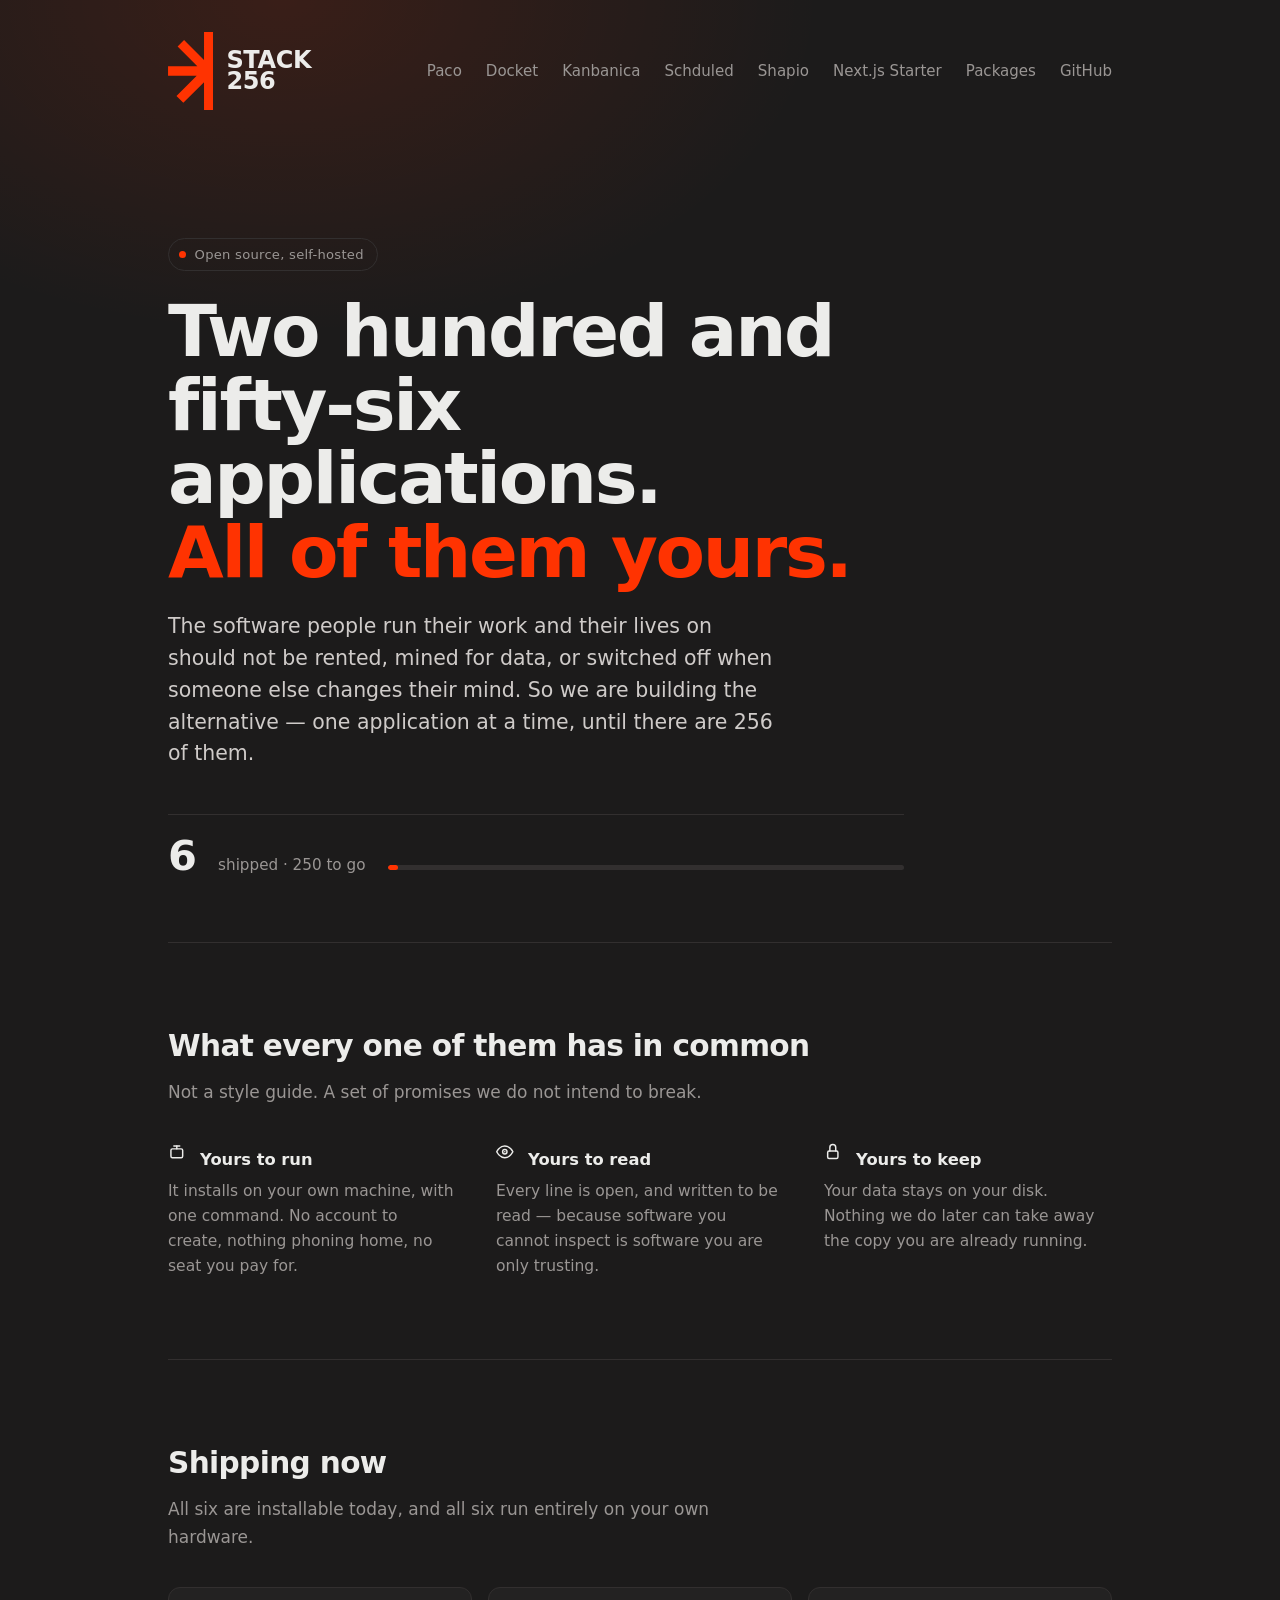
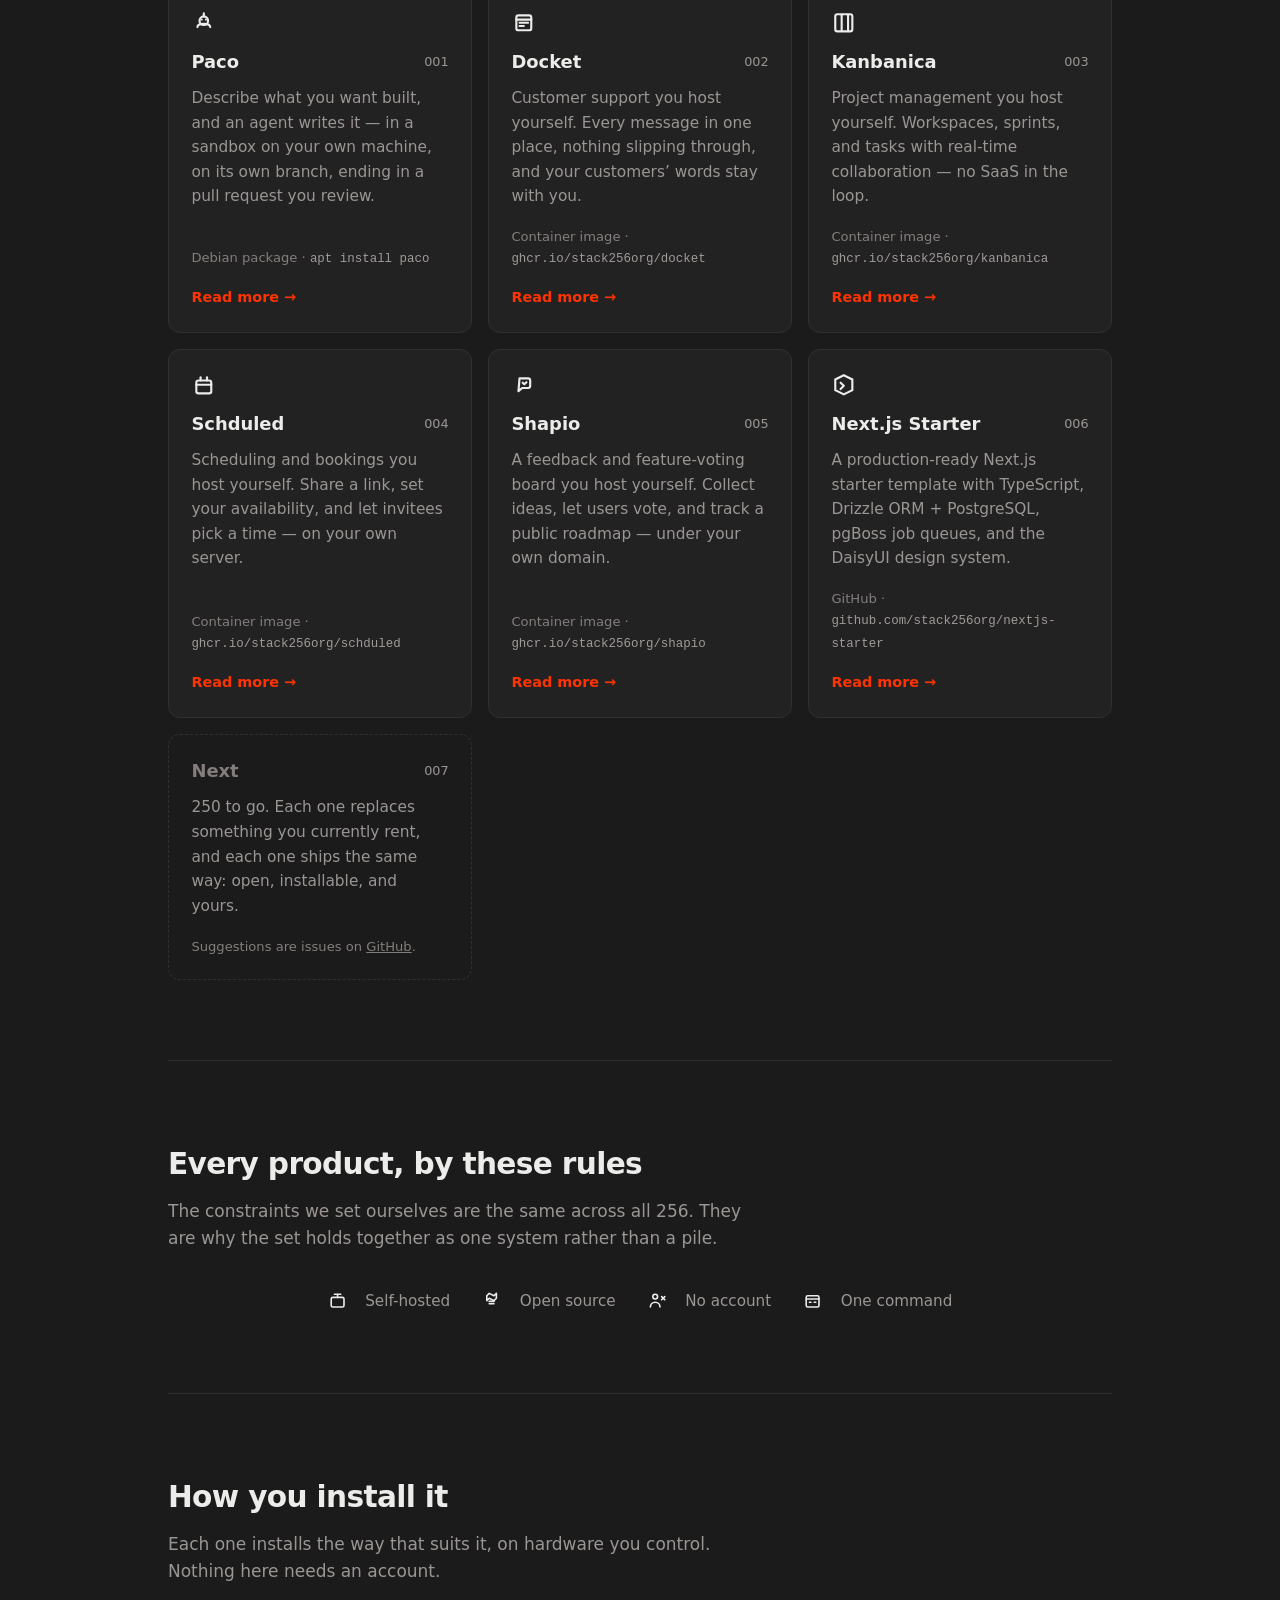
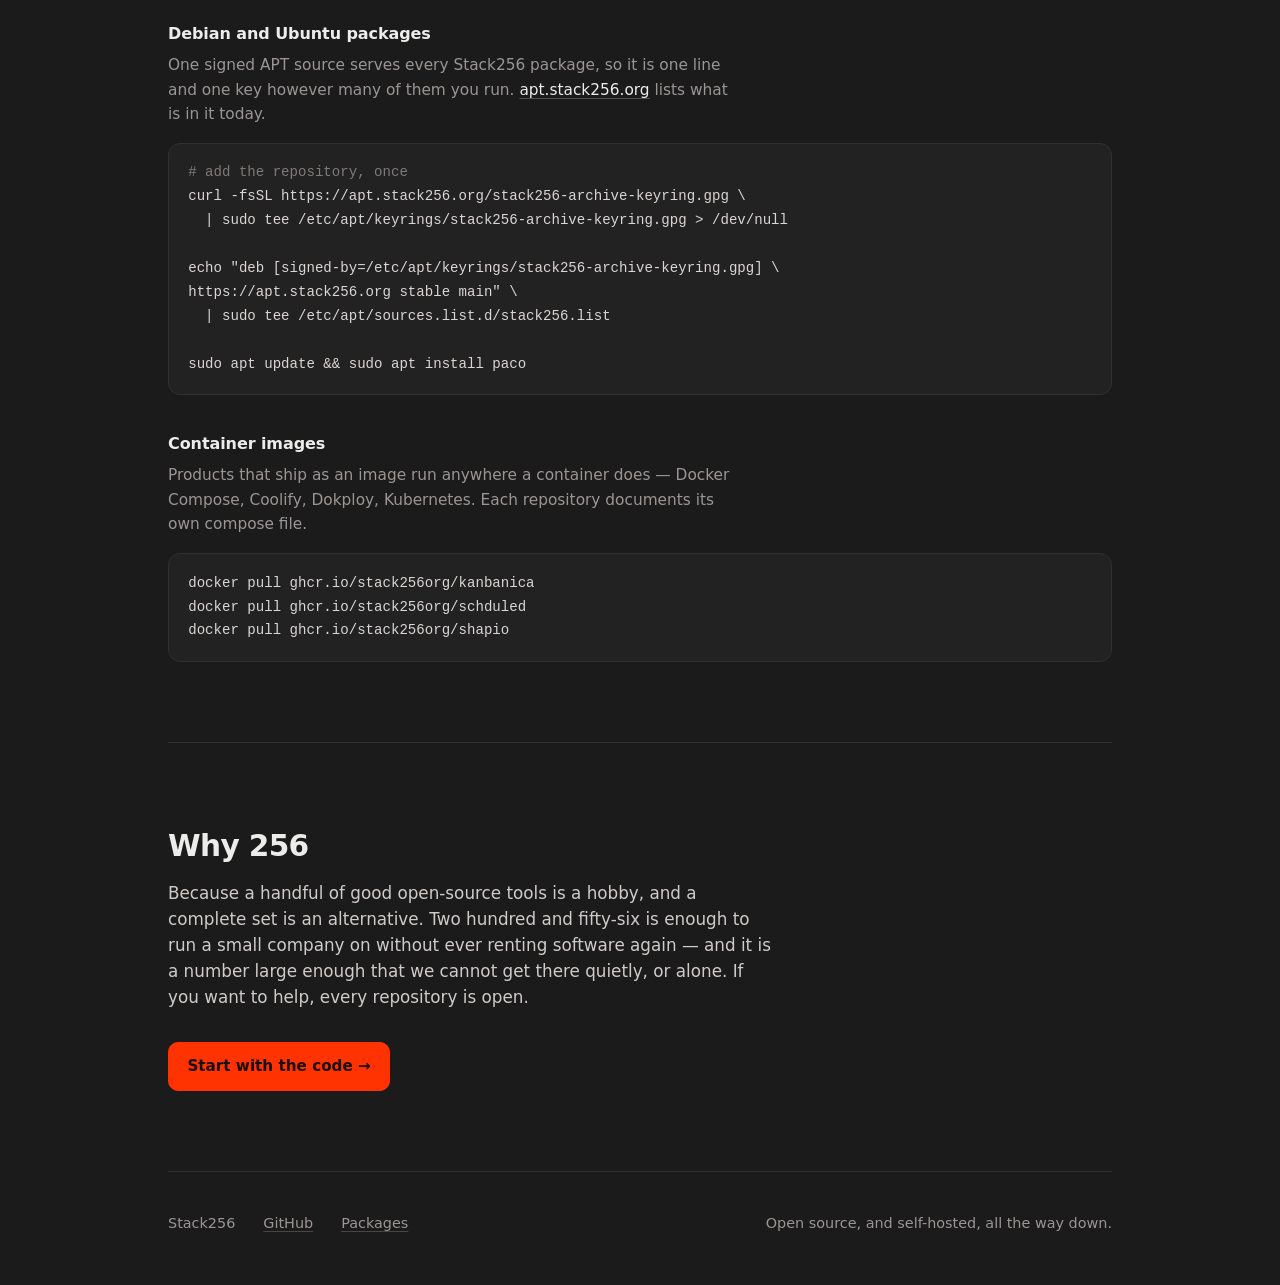
==== commit 90de8ea7: "Add Next.js Starter to the product lineup (006)" ====
--- a/index.html
+++ b/index.html
@@ -43,6 +43,7 @@
             <a href="/kanbanica/">Kanbanica</a>
             <a href="/scheduled/">Schduled</a>
             <a href="/shapio/">Shapio</a>
+            <a href="/nextjs-starter/">Next.js Starter</a>
             <a href="https://apt.stack256.org">Packages</a>
             <a href="https://github.com/Stack256org">GitHub</a>
           </nav>
@@ -64,8 +65,8 @@
           </p>
 
           <div class="counter">
-            <span class="n">5</span>
-            <span class="of">shipped &middot; 251 to go</span>
+            <span class="n">6</span>
+            <span class="of">shipped &middot; 250 to go</span>
             <span class="track"><span></span></span>
           </div>
         </div>
@@ -114,7 +115,7 @@
         <section>
           <h2>Shipping now</h2>
           <p class="section-lede">
-            All five are installable today, and all five run entirely on your
+            All six are installable today, and all six run entirely on your
             own hardware.
           </p>
           <div class="products">
@@ -224,13 +225,33 @@
               <p class="go">Read more &rarr;</p>
             </a>
 
+            <a class="card" href="/nextjs-starter/">
+              <svg class="card-mark" xmlns="http://www.w3.org/2000/svg" viewBox="0 0 24 24" role="img" aria-hidden="true" focusable="false">
+  <polygon points="4,7 4,17 12,21 20,17 20,7 12,3" fill="none" stroke="currentColor" stroke-width="2"/>
+  <path d="M9 10l3 3-3 3" fill="none" stroke="currentColor" stroke-width="2" stroke-linecap="round" stroke-linejoin="round"/>
+</svg>
+              <div class="card-top">
+                <h3>Next.js Starter</h3>
+                <span class="idx">006</span>
+              </div>
+              <p>
+                A production-ready Next.js starter template with TypeScript,
+                Drizzle ORM + PostgreSQL, pgBoss job queues, and the DaisyUI
+                design system.
+              </p>
+              <p class="meta">
+                GitHub &middot; <code>github.com/stack256org/nextjs-starter</code>
+              </p>
+              <p class="go">Read more &rarr;</p>
+            </a>
+
             <div class="card card--ghost">
               <div class="card-top">
                 <h3>Next</h3>
-                <span class="idx">006</span>
-              </div>
-              <p>
-                251 to go. Each one replaces something you currently rent, and
+                <span class="idx">007</span>
+              </div>
+              <p>
+                250 to go. Each one replaces something you currently rent, and
                 each one ships the same way: open, installable, and yours.
               </p>
               <p class="meta">
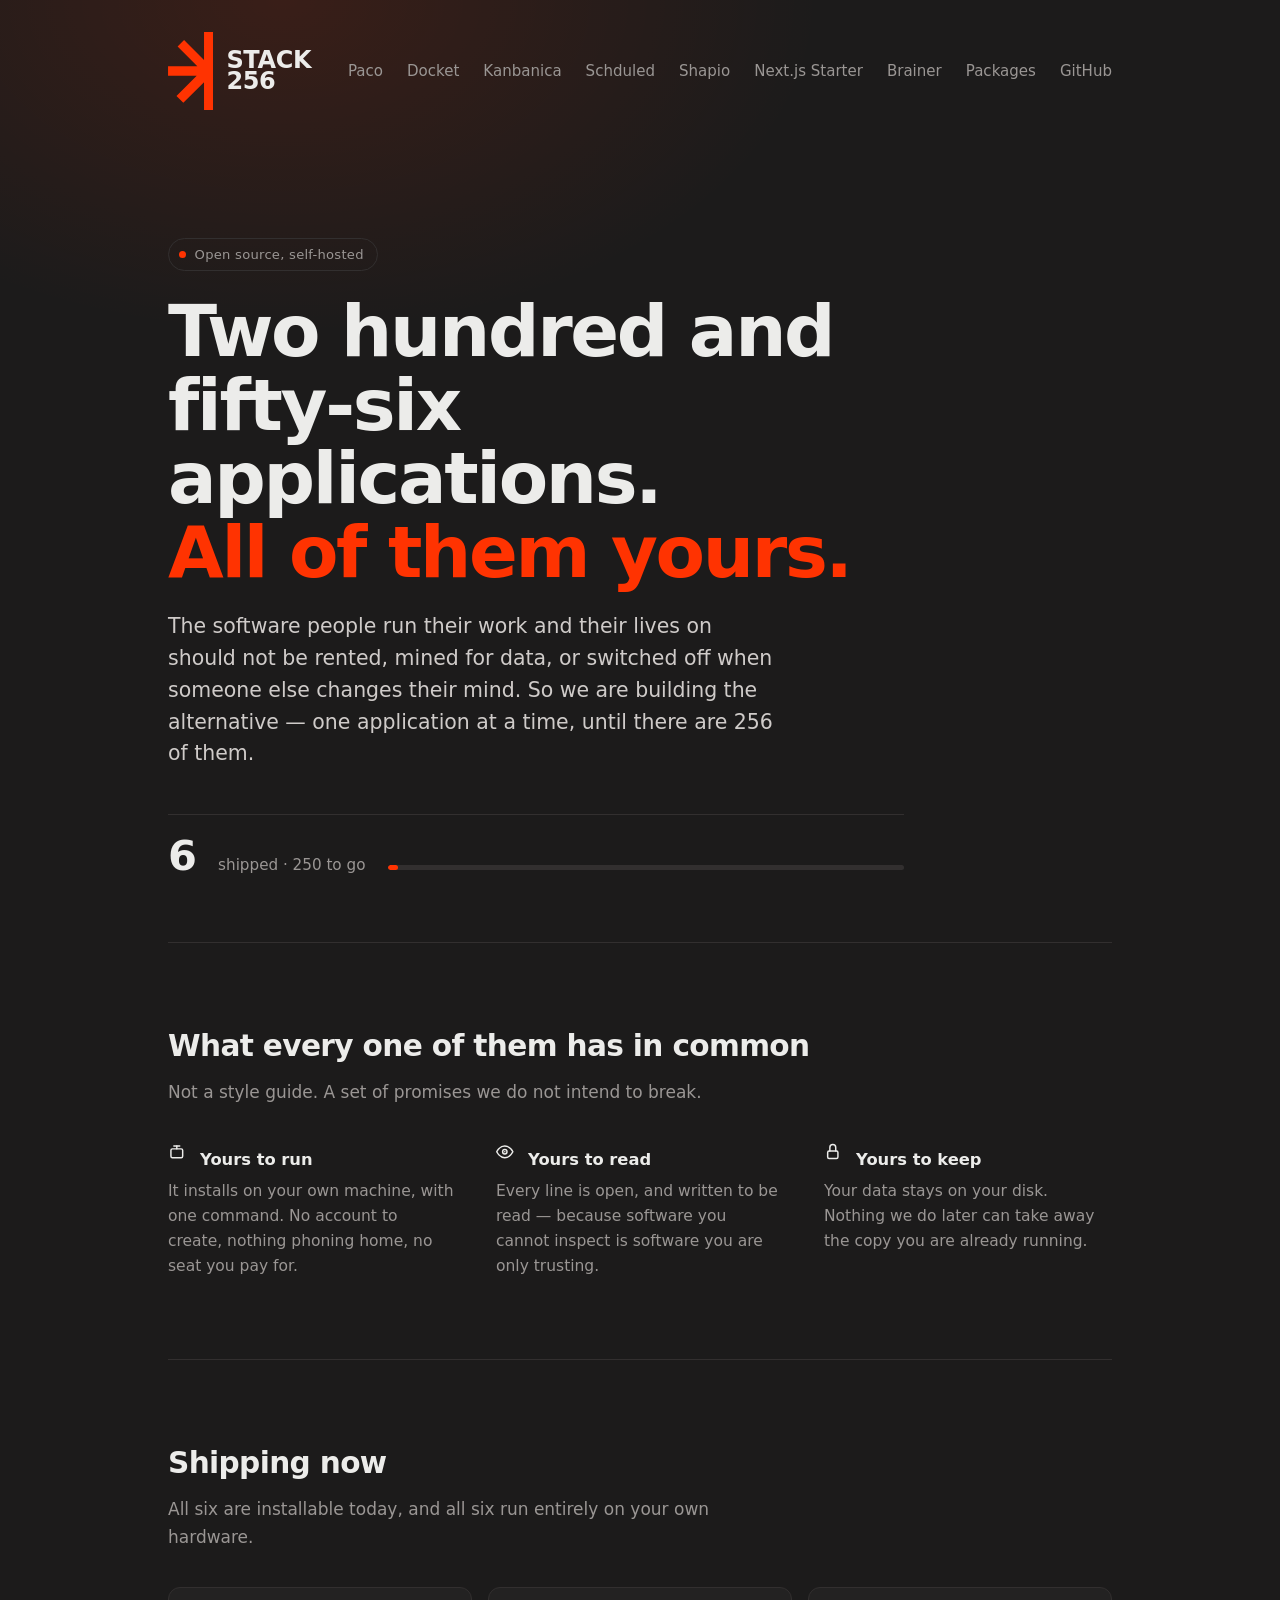
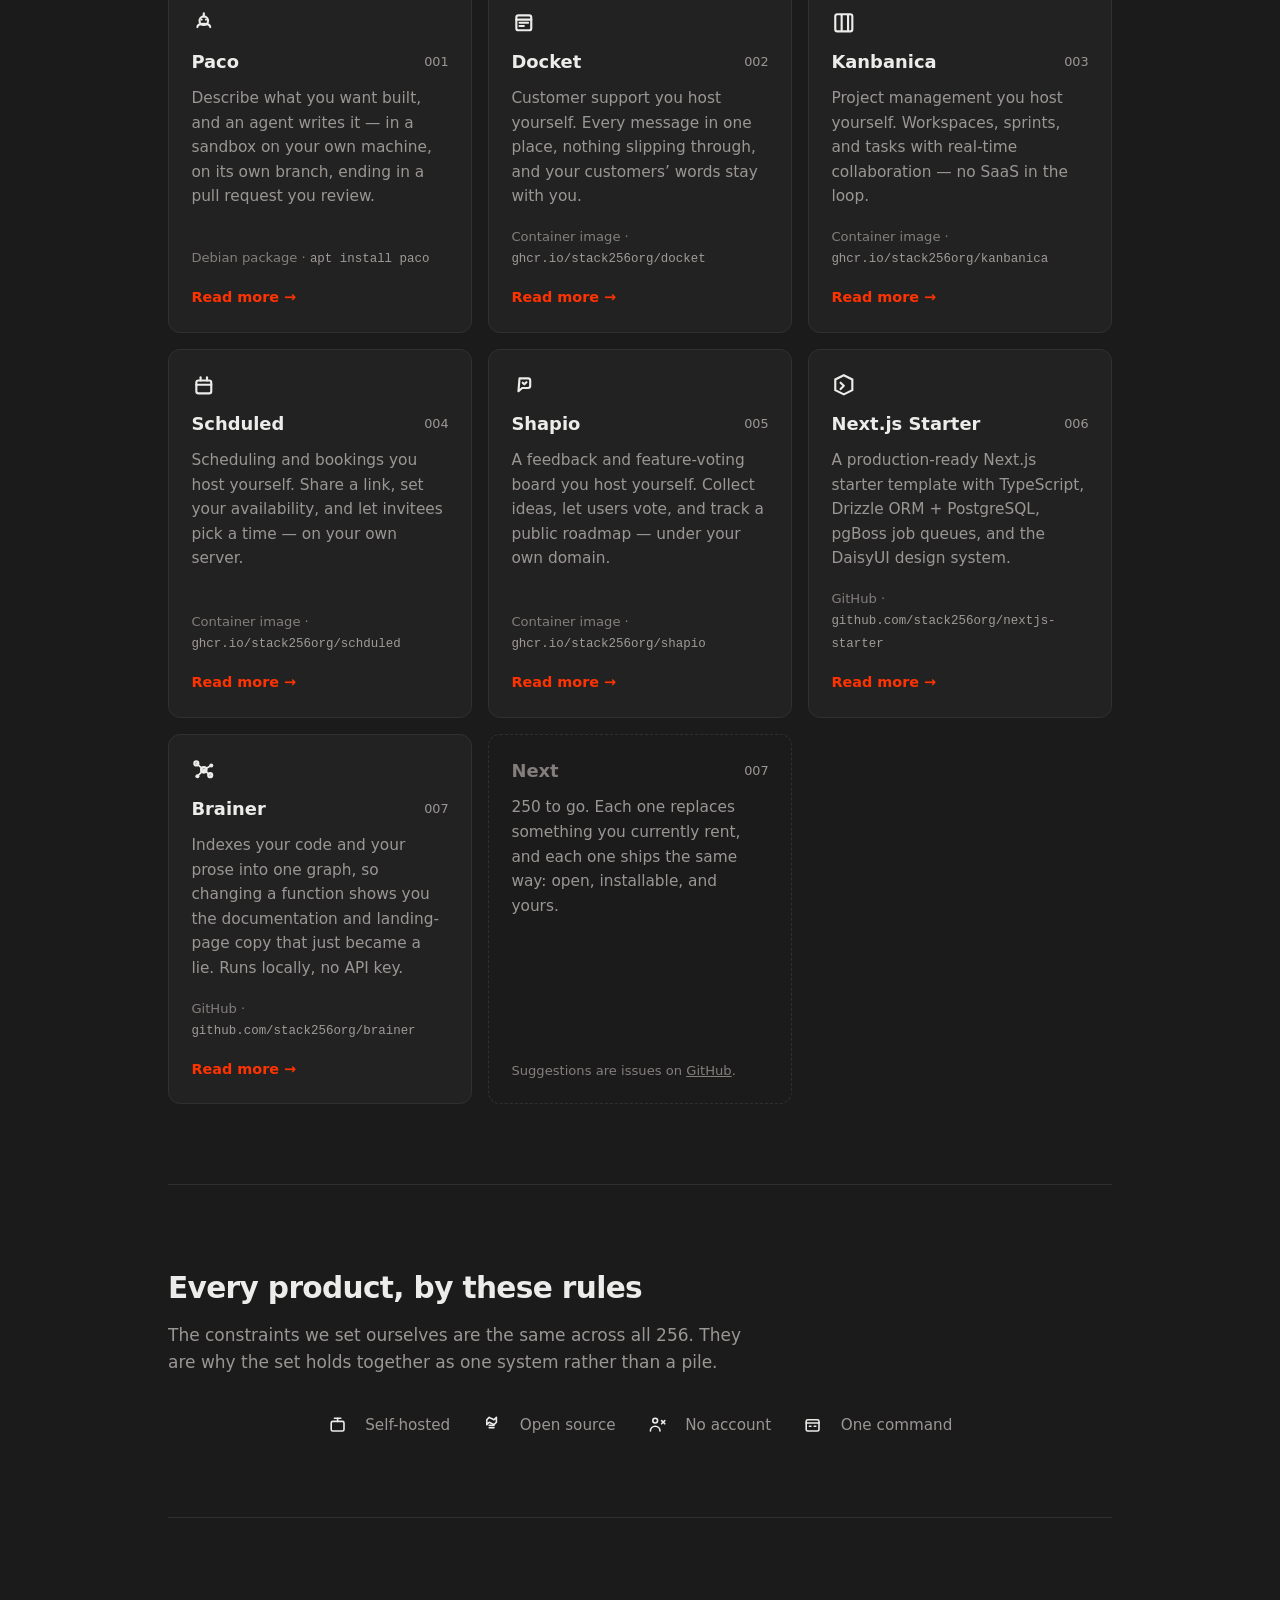
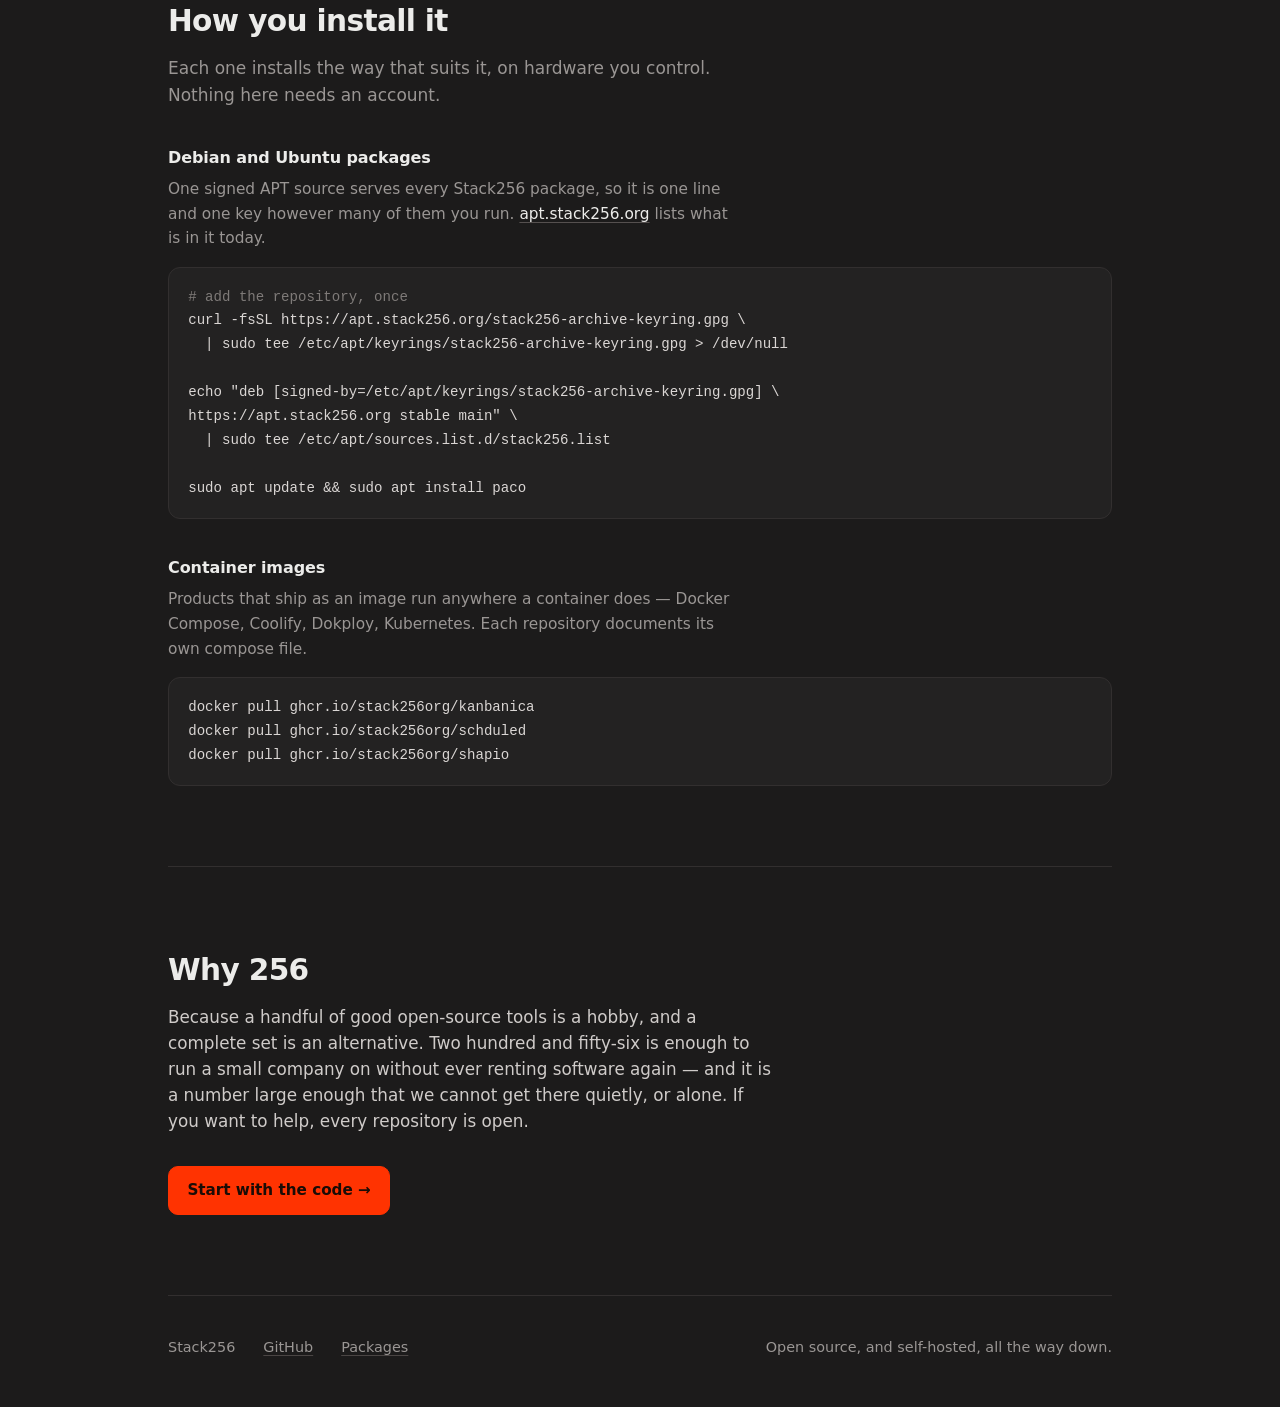
==== commit 930c4fce: "Add Brainer, and fix the nav that never got backfilled Brainer is the seventh product: a page, a mar" ====
--- a/index.html
+++ b/index.html
@@ -44,6 +44,7 @@
             <a href="/scheduled/">Schduled</a>
             <a href="/shapio/">Shapio</a>
             <a href="/nextjs-starter/">Next.js Starter</a>
+            <a href="/brainer/">Brainer</a>
             <a href="https://apt.stack256.org">Packages</a>
             <a href="https://github.com/Stack256org">GitHub</a>
           </nav>
@@ -245,6 +246,30 @@
               <p class="go">Read more &rarr;</p>
             </a>
 
+            <a class="card" href="/brainer/">
+              <svg class="card-mark" xmlns="http://www.w3.org/2000/svg" viewBox="0 0 24 24" role="img" aria-hidden="true" focusable="false">
+  <path d="M12 12L5 6M12 12l7-4M12 12l-6 6M12 12l6 5" fill="none" stroke="currentColor" stroke-width="1.6" stroke-linecap="round"/>
+  <circle cx="12" cy="12" r="2.6" fill="none" stroke="currentColor" stroke-width="2"/>
+  <circle cx="5" cy="6" r="1.9" fill="none" stroke="currentColor" stroke-width="2"/>
+  <circle cx="19" cy="8" r="1.9" fill="currentColor"/>
+  <circle cx="6" cy="18" r="1.9" fill="currentColor"/>
+  <circle cx="18" cy="17" r="1.9" fill="none" stroke="currentColor" stroke-width="2"/>
+</svg>
+              <div class="card-top">
+                <h3>Brainer</h3>
+                <span class="idx">007</span>
+              </div>
+              <p>
+                Indexes your code and your prose into one graph, so changing a
+                function shows you the documentation and landing-page copy that
+                just became a lie. Runs locally, no API key.
+              </p>
+              <p class="meta">
+                GitHub &middot; <code>github.com/stack256org/brainer</code>
+              </p>
+              <p class="go">Read more &rarr;</p>
+            </a>
+
             <div class="card card--ghost">
               <div class="card-top">
                 <h3>Next</h3>
